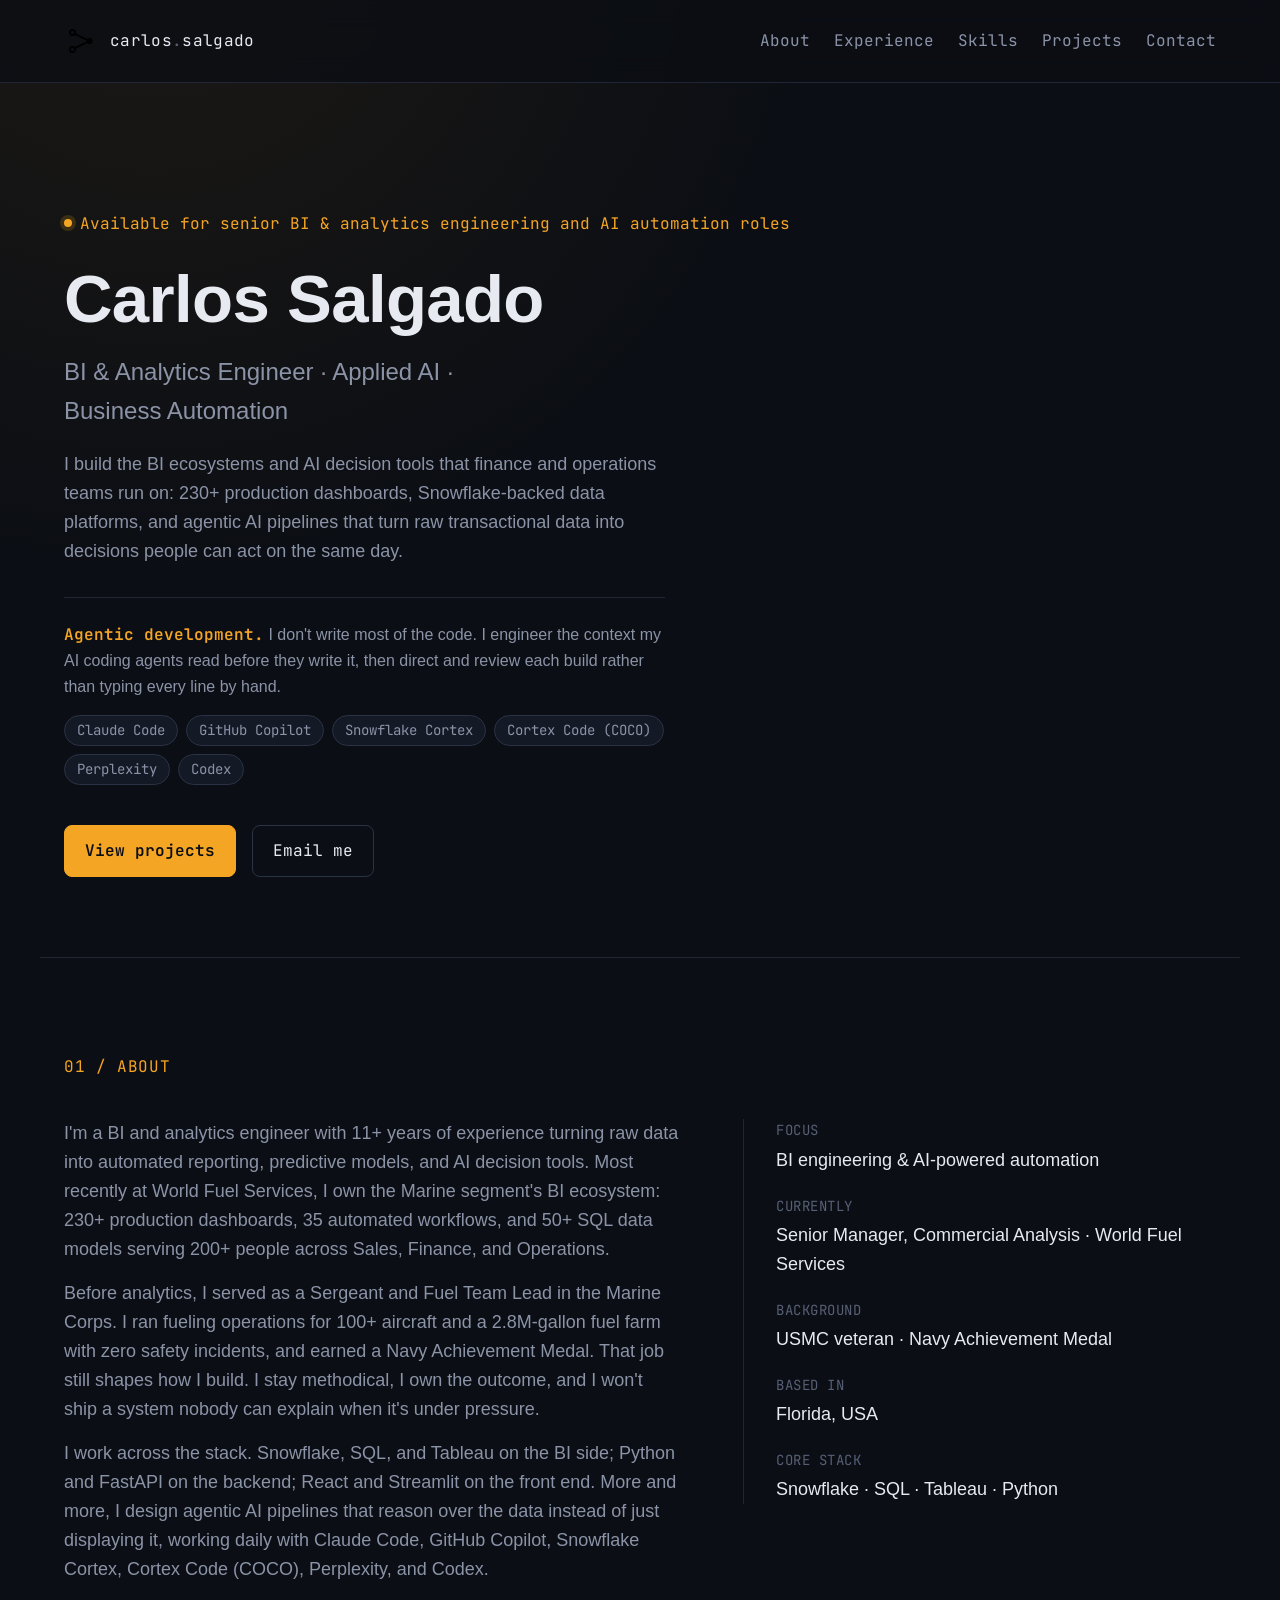
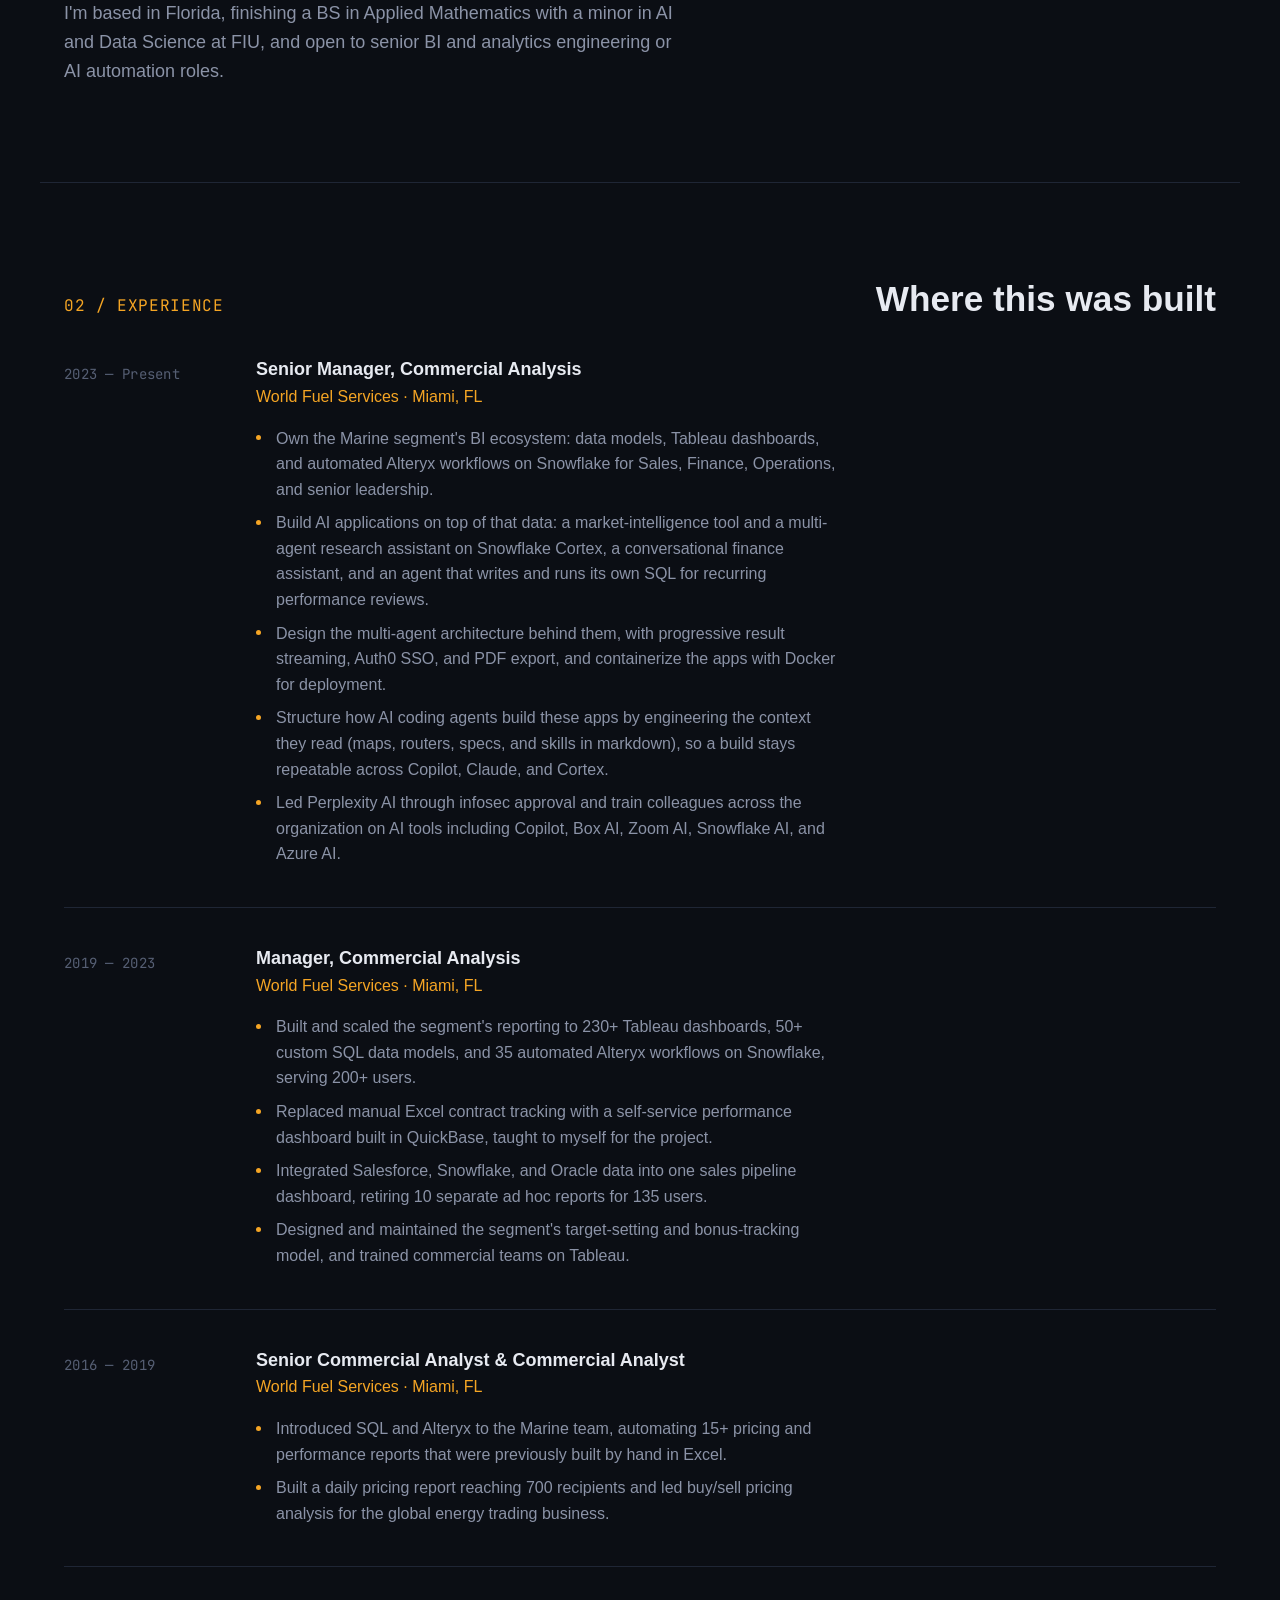
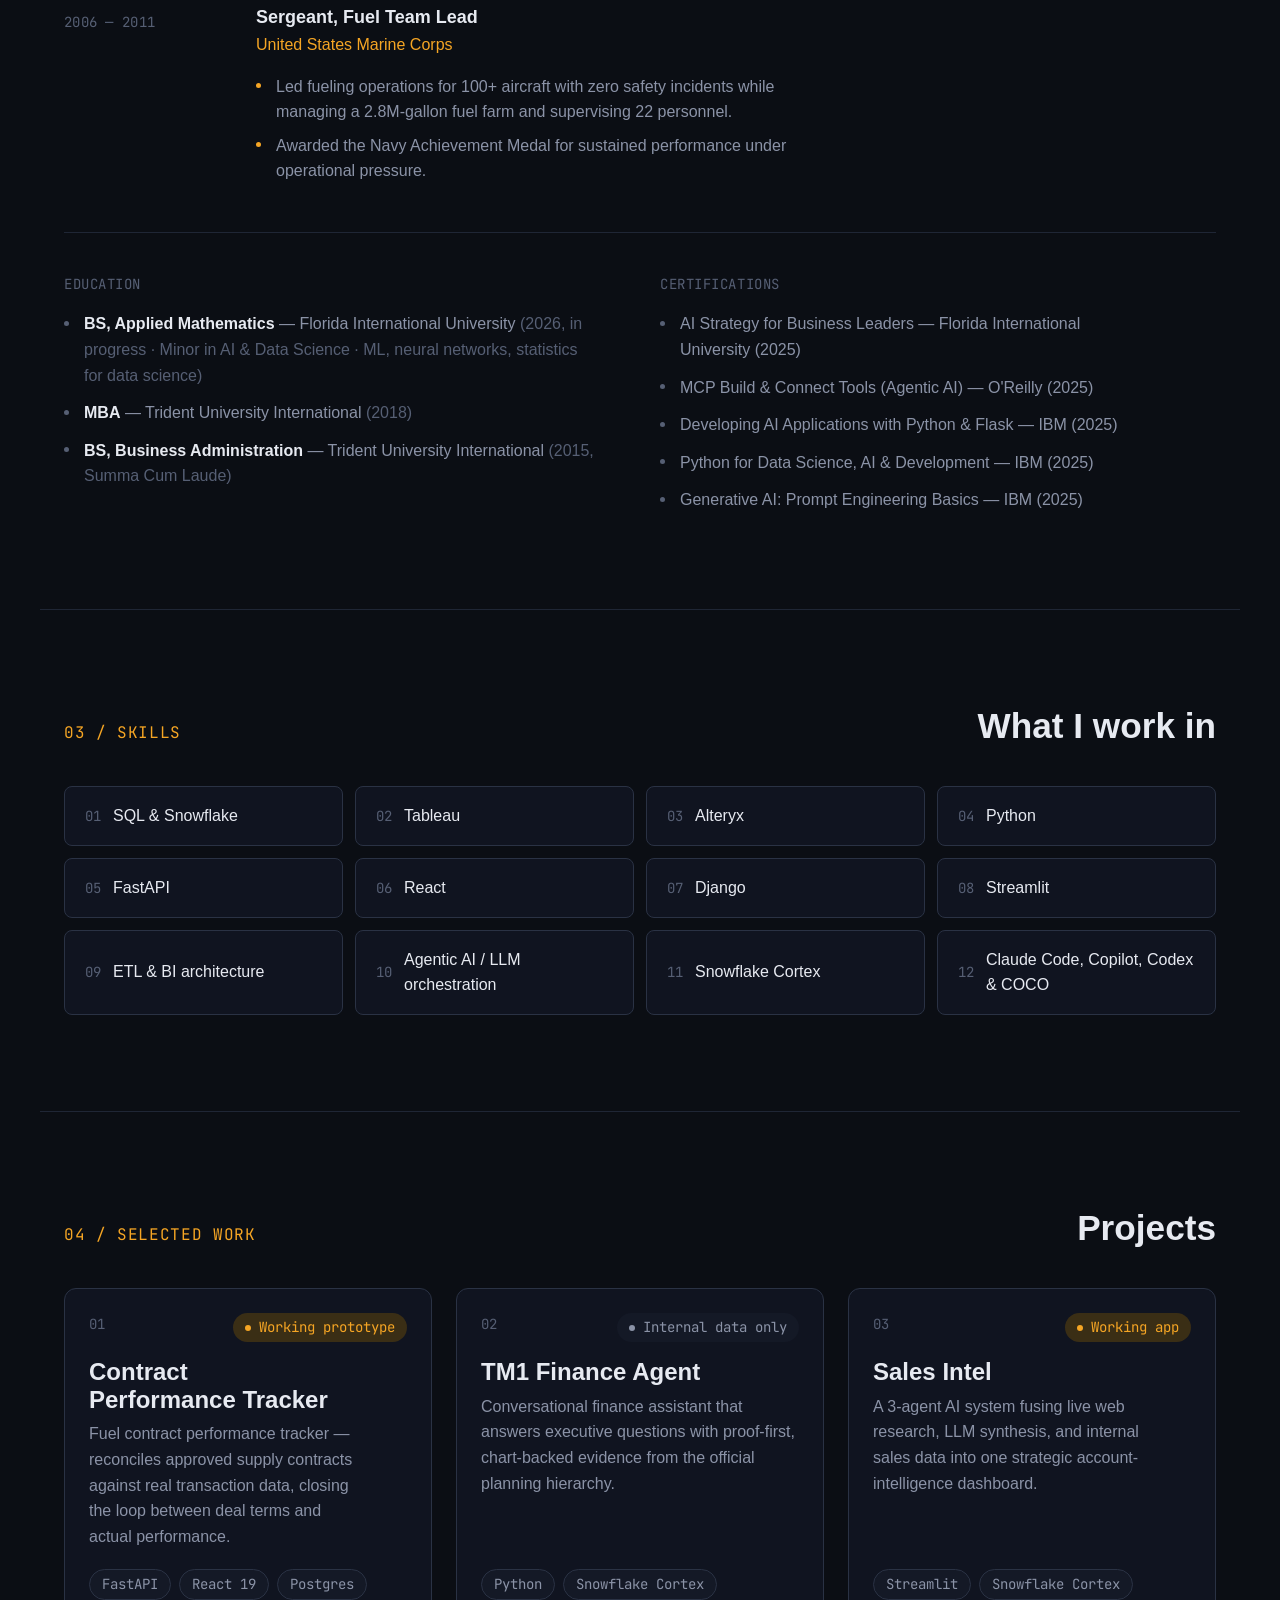
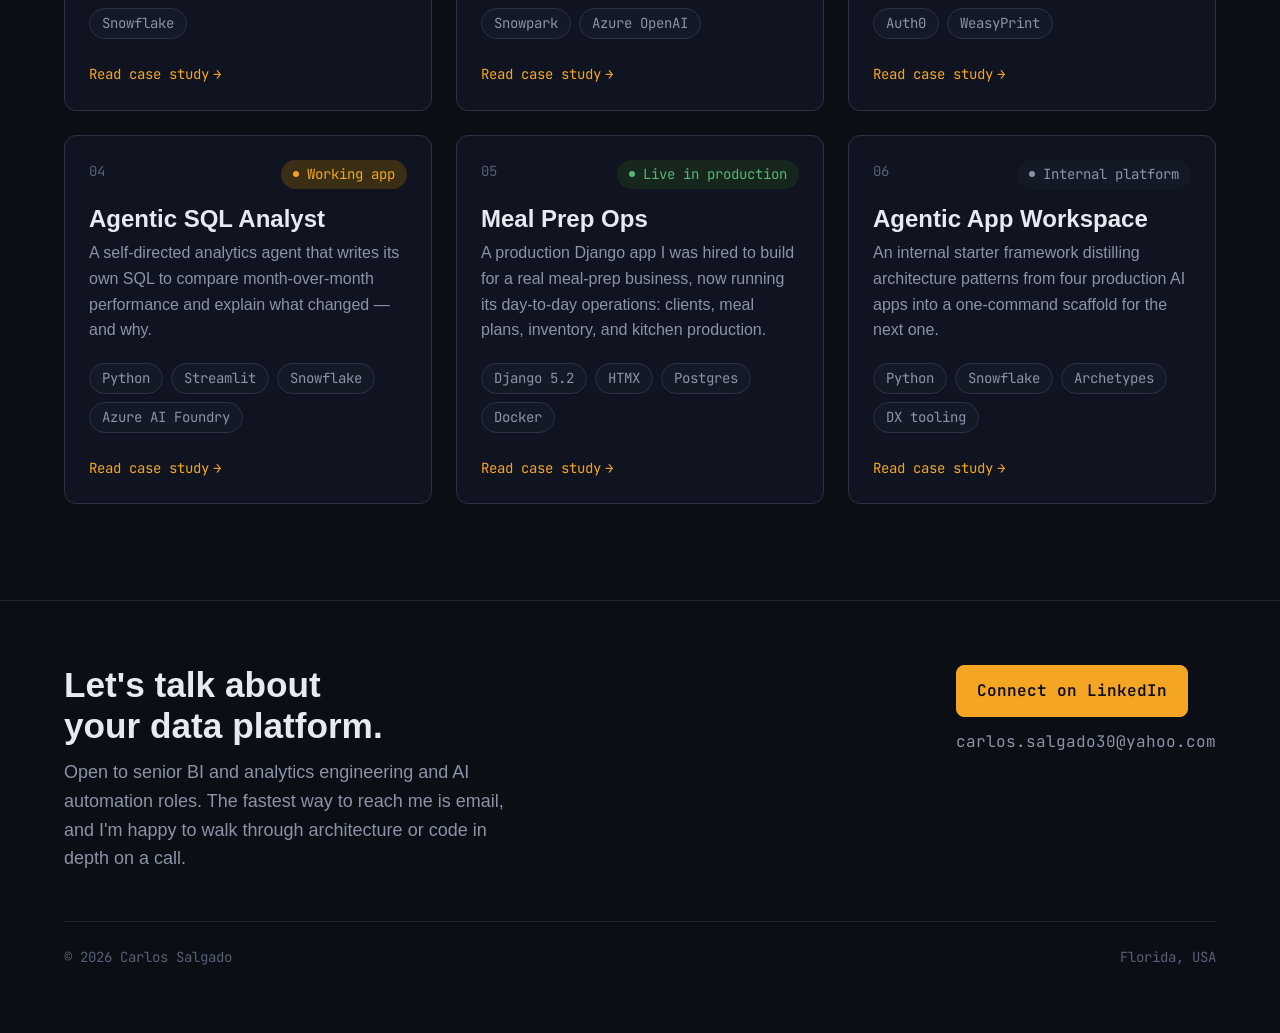
==== index.html @ 51ee785d "Add files via upload" ====
<!DOCTYPE html>
<html lang="en" data-theme="dark">
<head>
<meta charset="UTF-8">
<meta name="viewport" content="width=device-width, initial-scale=1.0">
<title>Carlos Salgado — BI &amp; Analytics Engineer</title>
<meta name="description" content="Carlos Salgado is a BI and analytics engineer with 11+ years building Snowflake-backed reporting ecosystems, agentic AI pipelines, and internal AI tools. USMC veteran based in Florida.">
<meta property="og:title" content="Carlos Salgado — BI &amp; Analytics Engineer">
<meta property="og:description" content="BI ecosystems, agentic AI pipelines, and Snowflake-backed data platforms for finance and operations teams.">
<meta property="og:type" content="website">
<link rel="icon" type="image/svg+xml" href="./assets/favicon.svg">

<link rel="preconnect" href="https://fonts.googleapis.com">
<link rel="preconnect" href="https://fonts.gstatic.com" crossorigin>
<link href="https://api.fontshare.com/v2/css?f[]=cabinet-grotesk@700,500&f[]=general-sans@400,500,600&display=swap" rel="stylesheet">
<link href="https://fonts.googleapis.com/css2?family=JetBrains+Mono:wght@400;500;600&display=swap" rel="stylesheet">

<link rel="stylesheet" href="./css/base.css">
<link rel="stylesheet" href="./css/tokens.css">
<link rel="stylesheet" href="./css/style.css">
</head>
<body>
<a href="#main" class="skip-link">Skip to content</a>

<header class="site-header">
  <div class="container">
    <a href="./index.html" class="brand" aria-label="Carlos Salgado — home">
      <img src="./assets/mark.svg" alt="" class="brand-mark" width="34" height="34">
      <span class="brand-name">carlos<span class="dim">.</span>salgado</span>
    </a>
    <nav class="site-nav" aria-label="Primary">
      <a href="#about">About</a>
      <a href="#experience">Experience</a>
      <a href="#skills">Skills</a>
      <a href="#projects">Projects</a>
      <a href="#contact">Contact</a>
    </nav>
  </div>
</header>

<main id="main">

  <section class="hero container">
    <p class="hero-kicker">Available for senior BI &amp; analytics engineering and AI automation roles</p>
    <h1>Carlos Salgado</h1>
    <p class="role">BI &amp; Analytics Engineer &middot; Applied AI &middot; Business Automation</p>
    <p class="pitch">I build the BI ecosystems and AI decision tools that finance and operations
      teams run on: 230+ production dashboards, Snowflake-backed data platforms, and agentic AI
      pipelines that turn raw transactional data into decisions people can act on the same day.</p>
    <div class="agentic-line">
      <p><span class="agentic-label">Agentic development.</span> I don't write most of the code.
        I engineer the context my AI coding agents read before they write it, then direct and
        review each build rather than typing every line by hand.</p>
      <div class="badge-row">
        <span class="tag">Claude Code</span>
        <span class="tag">GitHub Copilot</span>
        <span class="tag">Snowflake Cortex</span>
        <span class="tag">Cortex Code (COCO)</span>
        <span class="tag">Perplexity</span>
        <span class="tag">Codex</span>
      </div>
    </div>
    <div class="hero-actions">
      <a href="#projects" class="btn btn-primary">View projects</a>
      <a href="mailto:carlos.salgado30@yahoo.com" class="btn btn-ghost">Email me</a>
    </div>
  </section>

  <section id="about" class="section container">
    <div class="section-head">
      <span class="section-label">01 / About</span>
    </div>
    <div class="about-grid">
      <div class="about-copy reveal">
        <p>I'm a BI and analytics engineer with 11+ years of experience turning raw data into
          automated reporting, predictive models, and AI decision tools. Most recently at World
          Fuel Services, I own the Marine segment's BI ecosystem: 230+ production dashboards, 35
          automated workflows, and 50+ SQL data models serving 200+ people across Sales, Finance,
          and Operations.</p>
        <p>Before analytics, I served as a Sergeant and Fuel Team Lead in the Marine Corps. I ran
          fueling operations for 100+ aircraft and a 2.8M-gallon fuel farm with zero safety
          incidents, and earned a Navy Achievement Medal. That job still shapes how I build. I stay
          methodical, I own the outcome, and I won't ship a system nobody can explain when it's
          under pressure.</p>
        <p>I work across the stack. Snowflake, SQL, and Tableau on the BI side; Python and FastAPI
          on the backend; React and Streamlit on the front end. More and more, I design agentic AI
          pipelines that reason over the data instead of just displaying it, working daily with
          Claude Code, GitHub Copilot, Snowflake Cortex, Cortex Code (COCO), Perplexity, and Codex.</p>
        <p>I'm based in Florida, finishing a BS in Applied Mathematics with a minor in AI and Data
          Science at FIU, and open to senior BI and analytics engineering or AI automation roles.</p>
      </div>
      <dl class="about-facts">
        <div class="fact">
          <dt>Focus</dt>
          <dd>BI engineering &amp; AI-powered automation</dd>
        </div>
        <div class="fact">
          <dt>Currently</dt>
          <dd>Senior Manager, Commercial Analysis &middot; World Fuel Services</dd>
        </div>
        <div class="fact">
          <dt>Background</dt>
          <dd>USMC veteran &middot; Navy Achievement Medal</dd>
        </div>
        <div class="fact">
          <dt>Based in</dt>
          <dd>Florida, USA</dd>
        </div>
        <div class="fact">
          <dt>Core stack</dt>
          <dd>Snowflake &middot; SQL &middot; Tableau &middot; Python</dd>
        </div>
      </dl>
    </div>
  </section>

  <section id="experience" class="section container">
    <div class="section-head">
      <span class="section-label">02 / Experience</span>
      <h2>Where this was built</h2>
    </div>
    <div class="timeline reveal">
      <div class="timeline-item">
        <div class="timeline-when"><span class="timeline-dates">2023 — Present</span></div>
        <div class="timeline-body">
          <h3>Senior Manager, Commercial Analysis</h3>
          <p class="timeline-org">World Fuel Services &middot; Miami, FL</p>
          <ul role="list">
            <li>Own the Marine segment's BI ecosystem: data models, Tableau dashboards, and automated Alteryx workflows on Snowflake for Sales, Finance, Operations, and senior leadership.</li>
            <li>Build AI applications on top of that data: a market-intelligence tool and a multi-agent research assistant on Snowflake Cortex, a conversational finance assistant, and an agent that writes and runs its own SQL for recurring performance reviews.</li>
            <li>Design the multi-agent architecture behind them, with progressive result streaming, Auth0 SSO, and PDF export, and containerize the apps with Docker for deployment.</li>
            <li>Structure how AI coding agents build these apps by engineering the context they read (maps, routers, specs, and skills in markdown), so a build stays repeatable across Copilot, Claude, and Cortex.</li>
            <li>Led Perplexity AI through infosec approval and train colleagues across the organization on AI tools including Copilot, Box AI, Zoom AI, Snowflake AI, and Azure AI.</li>
          </ul>
        </div>
      </div>
      <div class="timeline-item">
        <div class="timeline-when"><span class="timeline-dates">2019 — 2023</span></div>
        <div class="timeline-body">
          <h3>Manager, Commercial Analysis</h3>
          <p class="timeline-org">World Fuel Services &middot; Miami, FL</p>
          <ul role="list">
            <li>Built and scaled the segment's reporting to 230+ Tableau dashboards, 50+ custom SQL data models, and 35 automated Alteryx workflows on Snowflake, serving 200+ users.</li>
            <li>Replaced manual Excel contract tracking with a self-service performance dashboard built in QuickBase, taught to myself for the project.</li>
            <li>Integrated Salesforce, Snowflake, and Oracle data into one sales pipeline dashboard, retiring 10 separate ad hoc reports for 135 users.</li>
            <li>Designed and maintained the segment's target-setting and bonus-tracking model, and trained commercial teams on Tableau.</li>
          </ul>
        </div>
      </div>
      <div class="timeline-item">
        <div class="timeline-when"><span class="timeline-dates">2016 — 2019</span></div>
        <div class="timeline-body">
          <h3>Senior Commercial Analyst &amp; Commercial Analyst</h3>
          <p class="timeline-org">World Fuel Services &middot; Miami, FL</p>
          <ul role="list">
            <li>Introduced SQL and Alteryx to the Marine team, automating 15+ pricing and performance reports that were previously built by hand in Excel.</li>
            <li>Built a daily pricing report reaching 700 recipients and led buy/sell pricing analysis for the global energy trading business.</li>
          </ul>
        </div>
      </div>
      <div class="timeline-item">
        <div class="timeline-when"><span class="timeline-dates">2006 — 2011</span></div>
        <div class="timeline-body">
          <h3>Sergeant, Fuel Team Lead</h3>
          <p class="timeline-org">United States Marine Corps</p>
          <ul role="list">
            <li>Led fueling operations for 100+ aircraft with zero safety incidents while managing a 2.8M-gallon fuel farm and supervising 22 personnel.</li>
            <li>Awarded the Navy Achievement Medal for sustained performance under operational pressure.</li>
          </ul>
        </div>
      </div>
    </div>

    <div class="edu-grid reveal">
      <div class="edu-block">
        <span class="sidebar-label">Education</span>
        <ul class="edu-list">
          <li><strong>BS, Applied Mathematics</strong> — Florida International University <span class="dim">(2026, in progress &middot; Minor in AI &amp; Data Science &middot; ML, neural networks, statistics for data science)</span></li>
          <li><strong>MBA</strong> — Trident University International <span class="dim">(2018)</span></li>
          <li><strong>BS, Business Administration</strong> — Trident University International <span class="dim">(2015, Summa Cum Laude)</span></li>
        </ul>
      </div>
      <div class="edu-block">
        <span class="sidebar-label">Certifications</span>
        <ul class="edu-list">
          <li>AI Strategy for Business Leaders — Florida International University (2025)</li>
          <li>MCP Build &amp; Connect Tools (Agentic AI) — O'Reilly (2025)</li>
          <li>Developing AI Applications with Python &amp; Flask — IBM (2025)</li>
          <li>Python for Data Science, AI &amp; Development — IBM (2025)</li>
          <li>Generative AI: Prompt Engineering Basics — IBM (2025)</li>
        </ul>
      </div>
    </div>
  </section>

  <section id="skills" class="section container">
    <div class="section-head">
      <span class="section-label">03 / Skills</span>
      <h2>What I work in</h2>
    </div>
    <div class="skills-grid reveal">
      <div class="skill-chip"><span class="idx">01</span><span class="name">SQL &amp; Snowflake</span></div>
      <div class="skill-chip"><span class="idx">02</span><span class="name">Tableau</span></div>
      <div class="skill-chip"><span class="idx">03</span><span class="name">Alteryx</span></div>
      <div class="skill-chip"><span class="idx">04</span><span class="name">Python</span></div>
      <div class="skill-chip"><span class="idx">05</span><span class="name">FastAPI</span></div>
      <div class="skill-chip"><span class="idx">06</span><span class="name">React</span></div>
      <div class="skill-chip"><span class="idx">07</span><span class="name">Django</span></div>
      <div class="skill-chip"><span class="idx">08</span><span class="name">Streamlit</span></div>
      <div class="skill-chip"><span class="idx">09</span><span class="name">ETL &amp; BI architecture</span></div>
      <div class="skill-chip"><span class="idx">10</span><span class="name">Agentic AI / LLM orchestration</span></div>
      <div class="skill-chip"><span class="idx">11</span><span class="name">Snowflake Cortex</span></div>
      <div class="skill-chip"><span class="idx">12</span><span class="name">Claude Code, Copilot, Codex &amp; COCO</span></div>
    </div>
  </section>

  <section id="projects" class="section container">
    <div class="section-head">
      <span class="section-label">04 / Selected work</span>
      <h2>Projects</h2>
    </div>
    <div class="project-grid">

      <a href="./projects/contract-performance-tracker.html" class="project-card reveal">
        <div class="card-top">
          <span class="card-index">01</span>
          <span class="status status-prototype">Working prototype</span>
        </div>
        <h3>Contract Performance Tracker</h3>
        <p class="one-liner">Fuel contract performance tracker — reconciles approved supply contracts
          against real transaction data, closing the loop between deal terms and actual performance.</p>
        <div class="card-foot">
          <div class="badge-row">
            <span class="tag">FastAPI</span>
            <span class="tag">React 19</span>
            <span class="tag">Postgres</span>
            <span class="tag">Snowflake</span>
          </div>
          <span class="view-link">Read case study</span>
        </div>
      </a>

      <a href="./projects/tm1-finance-agent.html" class="project-card reveal">
        <div class="card-top">
          <span class="card-index">02</span>
          <span class="status status-internal">Internal data only</span>
        </div>
        <h3>TM1 Finance Agent</h3>
        <p class="one-liner">Conversational finance assistant that answers executive questions with
          proof-first, chart-backed evidence from the official planning hierarchy.</p>
        <div class="card-foot">
          <div class="badge-row">
            <span class="tag">Python</span>
            <span class="tag">Snowflake Cortex</span>
            <span class="tag">Snowpark</span>
            <span class="tag">Azure OpenAI</span>
          </div>
          <span class="view-link">Read case study</span>
        </div>
      </a>

      <a href="./projects/sales-intel.html" class="project-card reveal">
        <div class="card-top">
          <span class="card-index">03</span>
          <span class="status status-prototype">Working app</span>
        </div>
        <h3>Sales Intel</h3>
        <p class="one-liner">A 3-agent AI system fusing live web research, LLM synthesis, and internal
          sales data into one strategic account-intelligence dashboard.</p>
        <div class="card-foot">
          <div class="badge-row">
            <span class="tag">Streamlit</span>
            <span class="tag">Snowflake Cortex</span>
            <span class="tag">Auth0</span>
            <span class="tag">WeasyPrint</span>
          </div>
          <span class="view-link">Read case study</span>
        </div>
      </a>

      <a href="./projects/agentic-sql-analyst.html" class="project-card reveal">
        <div class="card-top">
          <span class="card-index">04</span>
          <span class="status status-prototype">Working app</span>
        </div>
        <h3>Agentic SQL Analyst</h3>
        <p class="one-liner">A self-directed analytics agent that writes its own SQL to compare
          month-over-month performance and explain what changed — and why.</p>
        <div class="card-foot">
          <div class="badge-row">
            <span class="tag">Python</span>
            <span class="tag">Streamlit</span>
            <span class="tag">Snowflake</span>
            <span class="tag">Azure AI Foundry</span>
          </div>
          <span class="view-link">Read case study</span>
        </div>
      </a>

      <a href="./projects/meal-prep-ops.html" class="project-card reveal">
        <div class="card-top">
          <span class="card-index">05</span>
          <span class="status status-live">Live in production</span>
        </div>
        <h3>Meal Prep Ops</h3>
        <p class="one-liner">A production Django app I was hired to build for a real meal-prep
          business, now running its day-to-day operations: clients, meal plans, inventory, and
          kitchen production.</p>
        <div class="card-foot">
          <div class="badge-row">
            <span class="tag">Django 5.2</span>
            <span class="tag">HTMX</span>
            <span class="tag">Postgres</span>
            <span class="tag">Docker</span>
          </div>
          <span class="view-link">Read case study</span>
        </div>
      </a>

      <a href="./projects/agentic-app-workspace.html" class="project-card reveal">
        <div class="card-top">
          <span class="card-index">06</span>
          <span class="status status-internal">Internal platform</span>
        </div>
        <h3>Agentic App Workspace</h3>
        <p class="one-liner">An internal starter framework distilling architecture patterns from four
          production AI apps into a one-command scaffold for the next one.</p>
        <div class="card-foot">
          <div class="badge-row">
            <span class="tag">Python</span>
            <span class="tag">Snowflake</span>
            <span class="tag">Archetypes</span>
            <span class="tag">DX tooling</span>
          </div>
          <span class="view-link">Read case study</span>
        </div>
      </a>

    </div>
  </section>

</main>

<footer class="site-footer" id="contact">
  <div class="container">
    <div class="footer-grid">
      <div class="footer-lead">
        <h2>Let's talk about your data platform.</h2>
        <p>Open to senior BI and analytics engineering and AI automation roles. The fastest way
          to reach me is email, and I'm happy to walk through architecture or code in depth on a
          call.</p>
      </div>
      <div class="footer-actions">
        <a href="https://www.linkedin.com/in/csalgado30/" class="btn btn-primary" target="_blank" rel="noopener">Connect on LinkedIn</a>
        <a href="mailto:carlos.salgado30@yahoo.com" class="footer-email">carlos.salgado30@yahoo.com</a>
      </div>
    </div>
    <div class="footer-meta">
      <span>&copy; 2026 Carlos Salgado</span>
      <span>Florida, USA</span>
    </div>
  </div>
</footer>

</body>
</html>
---- css/base.css ----
/* base.css — reset + foundational rules, per design system */
*,
*::before,
*::after {
  box-sizing: border-box;
  margin: 0;
  padding: 0;
}

html {
  -moz-text-size-adjust: none;
  -webkit-text-size-adjust: none;
  text-size-adjust: none;
  -webkit-font-smoothing: antialiased;
  -moz-osx-font-smoothing: grayscale;
  text-rendering: optimizeLegibility;
  scroll-behavior: smooth;
  hanging-punctuation: first last;
  scroll-padding-top: var(--space-16);
}

body {
  min-height: 100dvh;
  line-height: 1.6;
  font-family: var(--font-body, sans-serif);
  font-size: var(--text-base);
  color: var(--color-text);
  background-color: var(--color-bg);
}

img,
picture,
video,
canvas,
svg {
  display: block;
  max-width: 100%;
  height: auto;
}
ul[role='list'],
ol[role='list'] {
  list-style: none;
}
input,
button,
textarea,
select {
  font: inherit;
  color: inherit;
}

h1,
h2,
h3,
h4,
h5,
h6 {
  text-wrap: balance;
  line-height: 1.15;
}
p,
li,
figcaption {
  text-wrap: pretty;
}

::selection {
  background: oklch(from var(--color-primary) l c h / 0.25);
  color: var(--color-text);
}

:focus-visible {
  outline: 2px solid var(--color-primary);
  outline-offset: 3px;
  border-radius: var(--radius-sm);
}

@media (prefers-reduced-motion: reduce) {
  *,
  *::before,
  *::after {
    animation-duration: 0.01ms !important;
    animation-iteration-count: 1 !important;
    transition-duration: 0.01ms !important;
    scroll-behavior: auto !important;
  }
}

button {
  cursor: pointer;
  background: none;
  border: none;
}
table {
  border-collapse: collapse;
  width: 100%;
}

a,
button,
[role='button'],
[role='link'],
input,
textarea,
select {
  transition:
    color var(--transition-interactive),
    background var(--transition-interactive),
    border-color var(--transition-interactive),
    box-shadow var(--transition-interactive);
}

.sr-only {
  position: absolute;
  width: 1px;
  height: 1px;
  padding: 0;
  margin: -1px;
  overflow: hidden;
  clip: rect(0, 0, 0, 0);
  white-space: nowrap;
  border-width: 0;
}
---- css/tokens.css ----
/* tokens.css — design system for Carlos Salgado portfolio
   Concept: senior data/backend engineer. Dark technical aesthetic —
   deep charcoal-navy surfaces, one electric amber accent, monospace
   for tech tags / system labels, grotesk sans for body & display. */

:root,
[data-theme='dark'] {
  /* Surfaces — charcoal-navy, layered */
  --color-bg: #0b0e14;
  --color-surface: #101420;
  --color-surface-2: #141926;
  --color-surface-offset: #171d2c;
  --color-surface-offset-2: #1c2333;
  --color-surface-dynamic: #232b3d;
  --color-divider: #1f2635;
  --color-border: #2a3244;

  /* Text */
  --color-text: #e7eaf1;
  --color-text-muted: #8b93a7;
  --color-text-faint: #565f74;
  --color-text-inverse: #0b0e14;

  /* Primary accent — electric amber */
  --color-primary: #f5a524;
  --color-primary-hover: #ffb84d;
  --color-primary-active: #d98d10;
  --color-primary-highlight: #3a2e15;

  /* Secondary data-viz hues (diagrams only, used sparingly) */
  --color-blue: #5b9dd9;
  --color-blue-highlight: #182333;
  --color-success: #55b579;
  --color-success-highlight: #16261c;
  --color-warning: #e0824a;
  --color-warning-highlight: #2e2016;
  --color-error: #e0607a;
  --color-error-highlight: #2c1a20;
  --color-purple: #9a83e0;

  /* Radius */
  --radius-sm: 0.25rem;
  --radius-md: 0.5rem;
  --radius-lg: 0.75rem;
  --radius-xl: 1rem;
  --radius-full: 9999px;

  /* Transitions */
  --transition-interactive: 180ms cubic-bezier(0.16, 1, 0.3, 1);
  --ease-out: cubic-bezier(0.16, 1, 0.3, 1);
  --ease-in: cubic-bezier(0.4, 0, 1, 1);
  --ease-in-out: cubic-bezier(0.4, 0, 0.2, 1);

  /* Shadows — tuned dark, subtle amber glow at high elevation */
  --shadow-sm: 0 1px 2px oklch(0 0 0 / 0.35);
  --shadow-md: 0 6px 20px oklch(0 0 0 / 0.45);
  --shadow-lg: 0 18px 48px oklch(0 0 0 / 0.55);

  /* Content widths */
  --content-narrow: 640px;
  --content-default: 960px;
  --content-wide: 1200px;
  --content-full: 100%;

  /* Fonts */
  --font-display: 'Cabinet Grotesk', 'General Sans', 'Segoe UI', sans-serif;
  --font-body: 'General Sans', 'Segoe UI', sans-serif;
  --font-mono: 'JetBrains Mono', 'SFMono-Regular', Consolas, monospace;

  /* Type scale — fluid clamp() */
  --text-xs: clamp(0.75rem, 0.7rem + 0.25vw, 0.875rem);
  --text-sm: clamp(0.875rem, 0.8rem + 0.35vw, 1rem);
  --text-base: clamp(1rem, 0.95rem + 0.25vw, 1.125rem);
  --text-lg: clamp(1.125rem, 1rem + 0.75vw, 1.5rem);
  --text-xl: clamp(1.5rem, 1.2rem + 1.25vw, 2.25rem);
  --text-2xl: clamp(2rem, 1.2rem + 2.5vw, 3.5rem);
  --text-3xl: clamp(2.5rem, 1rem + 4vw, 4.75rem);

  /* Spacing — 4px base */
  --space-1: 0.25rem;
  --space-2: 0.5rem;
  --space-3: 0.75rem;
  --space-4: 1rem;
  --space-5: 1.25rem;
  --space-6: 1.5rem;
  --space-8: 2rem;
  --space-10: 2.5rem;
  --space-12: 3rem;
  --space-16: 4rem;
  --space-20: 5rem;
  --space-24: 6rem;
  --space-32: 8rem;
}

/* This site is intentionally dark-only (technical/engineer aesthetic
   requested in the brief) — no light mode toggle is provided. */
---- css/style.css ----
/* style.css — shared components: header, footer, badges, cards, layout */

body {
  background-image:
    radial-gradient(circle at 12% -10%, oklch(from var(--color-primary) l c h / 0.08), transparent 45%),
    linear-gradient(180deg, var(--color-bg), var(--color-bg));
  background-attachment: fixed;
}

.container {
  max-width: var(--content-wide);
  margin-inline: auto;
  padding-inline: var(--space-6);
}
@media (max-width: 640px) {
  .container {
    padding-inline: var(--space-4);
  }
}

/* ---------- Skip link ---------- */
.skip-link {
  position: absolute;
  left: -9999px;
  top: 0;
  background: var(--color-primary);
  color: var(--color-text-inverse);
  padding: var(--space-2) var(--space-4);
  z-index: 200;
  font-family: var(--font-mono);
  font-size: var(--text-sm);
}
.skip-link:focus {
  left: var(--space-4);
  top: var(--space-4);
}

/* ---------- Header ---------- */
.site-header {
  position: sticky;
  top: 0;
  z-index: 50;
  background: oklch(from var(--color-bg) l c h / 0.82);
  backdrop-filter: blur(14px);
  border-bottom: 1px solid var(--color-divider);
}
.site-header .container {
  display: flex;
  align-items: center;
  justify-content: space-between;
  gap: var(--space-4);
  padding-block: var(--space-4);
}
.brand {
  display: flex;
  align-items: center;
  gap: var(--space-3);
  color: var(--color-text);
  text-decoration: none;
}
.brand:hover {
  color: var(--color-text);
}
.brand-mark {
  width: 34px;
  height: 34px;
  flex-shrink: 0;
  color: var(--color-primary);
}
.brand-name {
  font-family: var(--font-mono);
  font-size: var(--text-sm);
  letter-spacing: 0.02em;
}
.brand-name .dim {
  color: var(--color-text-faint);
}
.dim {
  color: var(--color-text-faint);
}

.site-nav {
  display: flex;
  align-items: center;
  gap: var(--space-6);
}
.site-nav a {
  color: var(--color-text-muted);
  text-decoration: none;
  font-size: var(--text-sm);
  font-family: var(--font-mono);
  position: relative;
  padding-block: var(--space-3);
  display: inline-flex;
  align-items: center;
}
.site-nav a:hover {
  color: var(--color-text);
}
.site-nav a.is-external::after {
  content: '\2197';
  margin-left: 2px;
  font-size: 0.85em;
}

@media (max-width: 640px) {
  .site-header .container {
    padding-block: var(--space-2);
  }
  .site-nav {
    gap: var(--space-3);
  }
  .site-nav a {
    font-size: var(--text-xs);
  }
  .brand-name {
    font-size: var(--text-xs);
  }
  .brand-mark {
    width: 26px;
    height: 26px;
  }
}
@media (max-width: 400px) {
  .site-nav {
    gap: var(--space-2);
  }
  .container {
    padding-inline: var(--space-3);
  }
}

/* ---------- Buttons ---------- */
.btn {
  display: inline-flex;
  align-items: center;
  gap: var(--space-2);
  font-family: var(--font-mono);
  font-size: var(--text-sm);
  padding: var(--space-3) var(--space-5);
  border-radius: var(--radius-md);
  text-decoration: none;
  border: 1px solid var(--color-border);
  color: var(--color-text);
  min-height: 44px;
  transition:
    background var(--transition-interactive),
    border-color var(--transition-interactive),
    transform var(--transition-interactive),
    box-shadow var(--transition-interactive);
}
.btn:hover {
  border-color: var(--color-text-faint);
  transform: translateY(-1px);
}
.btn:active {
  transform: translateY(0);
}
.btn-primary {
  background: var(--color-primary);
  border-color: var(--color-primary);
  color: var(--color-text-inverse);
  font-weight: 600;
}
.btn-primary:hover {
  background: var(--color-primary-hover);
  border-color: var(--color-primary-hover);
  box-shadow: var(--shadow-md);
}
.btn-primary:active {
  background: var(--color-primary-active);
  border-color: var(--color-primary-active);
}
.btn-ghost {
  background: transparent;
}
.btn-ghost:hover {
  background: var(--color-surface-2);
}

/* ---------- Badges / pills ---------- */
.badge-row {
  display: flex;
  flex-wrap: wrap;
  gap: var(--space-2);
}
.tag {
  font-family: var(--font-mono);
  font-size: var(--text-xs);
  color: var(--color-text-muted);
  background: var(--color-surface-2);
  border: 1px solid var(--color-border);
  border-radius: var(--radius-full);
  padding: var(--space-1) var(--space-3);
  line-height: 1.5;
  white-space: nowrap;
}

.status {
  display: inline-flex;
  align-items: center;
  gap: var(--space-2);
  font-family: var(--font-mono);
  font-size: var(--text-xs);
  border-radius: var(--radius-full);
  padding: var(--space-1) var(--space-3);
  white-space: normal;
  line-height: 1.5;
}
.status::before {
  content: '';
  width: 6px;
  height: 6px;
  border-radius: 50%;
  flex-shrink: 0;
  background: currentColor;
}
.status-live {
  color: var(--color-success);
  background: var(--color-success-highlight);
}
.status-prototype {
  color: var(--color-primary);
  background: var(--color-primary-highlight);
}
.status-internal {
  color: var(--color-text-muted);
  background: var(--color-surface-2);
}

/* ---------- Hero ---------- */
.hero {
  padding-block: clamp(var(--space-16), 12vw, var(--space-32)) clamp(var(--space-12), 8vw, var(--space-20));
  position: relative;
}
.hero-kicker {
  font-family: var(--font-mono);
  font-size: var(--text-sm);
  color: var(--color-primary);
  display: flex;
  align-items: center;
  gap: var(--space-2);
  margin-bottom: var(--space-6);
}
.hero-kicker::before {
  content: '';
  width: 8px;
  height: 8px;
  background: var(--color-primary);
  border-radius: 50%;
  box-shadow: 0 0 0 4px var(--color-primary-highlight);
}
.hero h1 {
  font-family: var(--font-display);
  font-size: var(--text-3xl);
  font-weight: 650;
  letter-spacing: -0.01em;
  max-width: 18ch;
}
.hero .role {
  font-family: var(--font-body);
  font-size: var(--text-lg);
  color: var(--color-text-muted);
  margin-top: var(--space-4);
  max-width: 42ch;
  font-weight: 500;
}
.hero .pitch {
  font-size: var(--text-base);
  color: var(--color-text-muted);
  margin-top: var(--space-5);
  max-width: 60ch;
}
.hero-actions {
  display: flex;
  gap: var(--space-4);
  margin-top: var(--space-10);
  flex-wrap: wrap;
}

.agentic-line {
  margin-top: var(--space-8);
  padding-top: var(--space-6);
  border-top: 1px solid var(--color-divider);
  max-width: 60ch;
}
.agentic-line p {
  font-size: var(--text-sm);
  color: var(--color-text-muted);
  margin-bottom: var(--space-4);
}
.agentic-label {
  font-family: var(--font-mono);
  color: var(--color-primary);
  font-weight: 600;
}

/* ---------- Sections ---------- */
.section {
  padding-block: clamp(var(--space-12), 8vw, var(--space-24));
  border-top: 1px solid var(--color-divider);
}
.section-head {
  display: flex;
  align-items: baseline;
  justify-content: space-between;
  gap: var(--space-6);
  margin-bottom: var(--space-10);
  flex-wrap: wrap;
}
.section-label {
  font-family: var(--font-mono);
  font-size: var(--text-sm);
  color: var(--color-primary);
  letter-spacing: 0.04em;
  text-transform: uppercase;
}
.section h2 {
  font-family: var(--font-display);
  font-size: var(--text-xl);
  font-weight: 650;
}
.section-index {
  font-family: var(--font-mono);
  font-size: var(--text-xs);
  color: var(--color-text-faint);
}

/* ---------- About ---------- */
.about-grid {
  display: grid;
  grid-template-columns: 1.3fr 1fr;
  gap: var(--space-16);
  align-items: start;
}
@media (max-width: 860px) {
  .about-grid {
    grid-template-columns: 1fr;
    gap: var(--space-10);
  }
}
.about-copy p {
  color: var(--color-text-muted);
  font-size: var(--text-base);
  max-width: 62ch;
  margin-bottom: var(--space-4);
}
.about-copy p:last-child {
  margin-bottom: 0;
}
.about-facts {
  display: grid;
  gap: var(--space-5);
  border-left: 1px solid var(--color-divider);
  padding-left: var(--space-8);
}
@media (max-width: 860px) {
  .about-facts {
    border-left: none;
    padding-left: 0;
    border-top: 1px solid var(--color-divider);
    padding-top: var(--space-8);
  }
}
.fact dt {
  font-family: var(--font-mono);
  font-size: var(--text-xs);
  color: var(--color-text-faint);
  text-transform: uppercase;
  letter-spacing: 0.04em;
  margin-bottom: var(--space-1);
}
.fact dd {
  font-size: var(--text-base);
  color: var(--color-text);
}

/* ---------- Experience timeline ---------- */
.timeline {
  display: grid;
  gap: var(--space-10);
}
.timeline-item {
  display: grid;
  grid-template-columns: 160px 1fr;
  gap: var(--space-8);
  padding-bottom: var(--space-10);
  border-bottom: 1px solid var(--color-divider);
}
.timeline-item:last-child {
  border-bottom: none;
  padding-bottom: 0;
}
@media (max-width: 720px) {
  .timeline-item {
    grid-template-columns: 1fr;
    gap: var(--space-3);
  }
}
.timeline-dates {
  font-family: var(--font-mono);
  font-size: var(--text-xs);
  color: var(--color-text-faint);
  letter-spacing: 0.02em;
}
.timeline-body h3 {
  font-family: var(--font-display);
  font-size: var(--text-base);
  font-weight: 650;
  color: var(--color-text);
}
.timeline-org {
  font-size: var(--text-sm);
  color: var(--color-primary);
  margin-top: var(--space-1);
  margin-bottom: var(--space-4);
}
.timeline-body ul {
  display: grid;
  gap: var(--space-2);
}
.timeline-body ul li {
  color: var(--color-text-muted);
  font-size: var(--text-sm);
  padding-left: var(--space-5);
  position: relative;
  max-width: 66ch;
}
.timeline-body ul li::before {
  content: '';
  position: absolute;
  left: 0;
  top: 0.6em;
  width: 5px;
  height: 5px;
  border-radius: 50%;
  background: var(--color-primary);
}

/* ---------- Education & certifications ---------- */
.edu-grid {
  display: grid;
  grid-template-columns: 1fr 1fr;
  gap: var(--space-10);
  margin-top: var(--space-12);
  padding-top: var(--space-10);
  border-top: 1px solid var(--color-divider);
}
@media (max-width: 720px) {
  .edu-grid {
    grid-template-columns: 1fr;
    gap: var(--space-8);
  }
}
.edu-block .sidebar-label {
  font-family: var(--font-mono);
  font-size: var(--text-xs);
  color: var(--color-text-faint);
  text-transform: uppercase;
  letter-spacing: 0.04em;
  display: block;
  margin-bottom: var(--space-4);
}
.edu-list {
  display: grid;
  gap: var(--space-3);
  list-style: none;
}
.edu-list li {
  font-size: var(--text-sm);
  color: var(--color-text-muted);
  padding-left: var(--space-5);
  position: relative;
  max-width: 60ch;
}
.edu-list li::before {
  content: '';
  position: absolute;
  left: 0;
  top: 0.6em;
  width: 5px;
  height: 5px;
  border-radius: 50%;
  background: var(--color-text-faint);
}
.edu-list li strong {
  color: var(--color-text);
  font-weight: 600;
}

/* ---------- Skills ---------- */
.skills-grid {
  display: grid;
  grid-template-columns: repeat(4, 1fr);
  gap: var(--space-3);
}
@media (max-width: 860px) {
  .skills-grid {
    grid-template-columns: repeat(2, 1fr);
  }
}
@media (max-width: 480px) {
  .skills-grid {
    grid-template-columns: 1fr;
  }
}
.skill-chip {
  display: flex;
  align-items: center;
  gap: var(--space-3);
  padding: var(--space-4) var(--space-5);
  background: var(--color-surface);
  border: 1px solid var(--color-border);
  border-radius: var(--radius-md);
}
.skill-chip .idx {
  font-family: var(--font-mono);
  font-size: var(--text-xs);
  color: var(--color-text-faint);
}
.skill-chip .name {
  font-size: var(--text-sm);
  color: var(--color-text);
  font-weight: 500;
}

/* ---------- Project cards grid ---------- */
.project-grid {
  display: grid;
  grid-template-columns: repeat(3, 1fr);
  gap: var(--space-6);
}
@media (max-width: 980px) {
  .project-grid {
    grid-template-columns: repeat(2, 1fr);
  }
}
@media (max-width: 640px) {
  .project-grid {
    grid-template-columns: 1fr;
  }
}

.project-card {
  display: flex;
  flex-direction: column;
  background: var(--color-surface);
  border: 1px solid var(--color-border);
  border-radius: var(--radius-lg);
  padding: var(--space-6);
  text-decoration: none;
  color: var(--color-text);
  min-height: 100%;
  transition:
    border-color var(--transition-interactive),
    transform var(--transition-interactive),
    box-shadow var(--transition-interactive);
}
.project-card:hover {
  border-color: var(--color-text-faint);
  transform: translateY(-3px);
  box-shadow: var(--shadow-md);
}
.project-card:active {
  transform: translateY(-1px);
}
.project-card .card-top {
  display: flex;
  justify-content: space-between;
  align-items: flex-start;
  gap: var(--space-3);
  margin-bottom: var(--space-4);
}
.project-card .card-index {
  font-family: var(--font-mono);
  font-size: var(--text-xs);
  color: var(--color-text-faint);
}
.project-card h3 {
  font-family: var(--font-display);
  font-size: var(--text-lg);
  font-weight: 650;
  margin-bottom: var(--space-2);
}
.project-card .one-liner {
  font-size: var(--text-sm);
  color: var(--color-text-muted);
  margin-bottom: var(--space-5);
  flex-grow: 1;
}
.project-card .card-foot {
  display: flex;
  flex-direction: column;
  gap: var(--space-4);
}
.project-card .view-link {
  font-family: var(--font-mono);
  font-size: var(--text-xs);
  color: var(--color-primary);
  display: flex;
  align-items: center;
  gap: var(--space-1);
  margin-top: var(--space-2);
}
.project-card .view-link::after {
  content: '\2192';
  transition: transform var(--transition-interactive);
}
.project-card:hover .view-link::after {
  transform: translateX(3px);
}

/* ---------- Footer ---------- */
.site-footer {
  border-top: 1px solid var(--color-divider);
  padding-block: var(--space-16);
}
.footer-grid {
  display: flex;
  justify-content: space-between;
  align-items: flex-start;
  gap: var(--space-10);
  flex-wrap: wrap;
}
.footer-lead h2 {
  font-family: var(--font-display);
  font-size: var(--text-xl);
  font-weight: 650;
  max-width: 20ch;
}
.footer-lead p {
  color: var(--color-text-muted);
  margin-top: var(--space-3);
  max-width: 46ch;
}
.footer-actions {
  display: flex;
  flex-direction: column;
  gap: var(--space-3);
  align-items: flex-start;
}
.footer-email {
  font-family: var(--font-mono);
  font-size: var(--text-sm);
  color: var(--color-text-muted);
  text-decoration: none;
}
.footer-email:hover {
  color: var(--color-primary);
}
.footer-meta {
  margin-top: var(--space-12);
  padding-top: var(--space-6);
  border-top: 1px solid var(--color-divider);
  display: flex;
  justify-content: space-between;
  gap: var(--space-4);
  flex-wrap: wrap;
  font-family: var(--font-mono);
  font-size: var(--text-xs);
  color: var(--color-text-faint);
}

/* ---------- Back link (project pages) ---------- */
.back-link {
  display: inline-flex;
  align-items: center;
  gap: var(--space-2);
  font-family: var(--font-mono);
  font-size: var(--text-sm);
  color: var(--color-text-muted);
  text-decoration: none;
  margin-bottom: var(--space-10);
}
.back-link::before {
  content: '\2190';
  transition: transform var(--transition-interactive);
}
.back-link:hover {
  color: var(--color-primary);
}
.back-link:hover::before {
  transform: translateX(-3px);
}

/* ---------- Project detail page ---------- */
.case-hero {
  padding-block: clamp(var(--space-10), 6vw, var(--space-16)) var(--space-12);
}
.case-hero .case-kicker {
  font-family: var(--font-mono);
  font-size: var(--text-sm);
  color: var(--color-primary);
  margin-bottom: var(--space-4);
}
.case-hero h1 {
  font-family: var(--font-display);
  font-size: var(--text-2xl);
  font-weight: 650;
  max-width: 24ch;
}
.case-hero .case-oneliner {
  font-size: var(--text-lg);
  color: var(--color-text-muted);
  max-width: 56ch;
  margin-top: var(--space-5);
  font-weight: 400;
}
.case-meta-row {
  display: flex;
  gap: var(--space-4);
  align-items: center;
  margin-top: var(--space-8);
  flex-wrap: wrap;
}

.case-body {
  display: grid;
  grid-template-columns: 1fr 260px;
  gap: var(--space-16);
  align-items: start;
  min-width: 0;
}
.case-main {
  min-width: 0;
}
@media (max-width: 900px) {
  .case-body {
    grid-template-columns: 1fr;
    gap: var(--space-10);
  }
}
.case-main article > section {
  margin-bottom: var(--space-16);
}
.case-main h2 {
  font-family: var(--font-display);
  font-size: var(--text-lg);
  font-weight: 650;
  margin-bottom: var(--space-4);
  display: flex;
  align-items: center;
  gap: var(--space-3);
}
.case-main h2 .num {
  font-family: var(--font-mono);
  font-size: var(--text-xs);
  color: var(--color-text-faint);
  font-weight: 400;
}
.case-main p {
  color: var(--color-text-muted);
  font-size: var(--text-base);
  max-width: 68ch;
  margin-bottom: var(--space-4);
}
.case-main p:last-child {
  margin-bottom: 0;
}
.case-main ul {
  display: grid;
  gap: var(--space-3);
}
.case-main ul li {
  color: var(--color-text-muted);
  font-size: var(--text-base);
  padding-left: var(--space-6);
  position: relative;
  max-width: 66ch;
}
.case-main ul li::before {
  content: '';
  position: absolute;
  left: 0;
  top: 0.65em;
  width: 6px;
  height: 6px;
  border-radius: 50%;
  background: var(--color-primary);
}

.case-sidebar {
  position: sticky;
  top: calc(var(--space-16) + 60px);
  display: grid;
  gap: var(--space-8);
}
.sidebar-block .sidebar-label {
  font-family: var(--font-mono);
  font-size: var(--text-xs);
  color: var(--color-text-faint);
  text-transform: uppercase;
  letter-spacing: 0.04em;
  margin-bottom: var(--space-3);
}
@media (max-width: 900px) {
  .case-sidebar {
    position: static;
  }
}

.diagram-frame {
  background: var(--color-surface);
  border: 1px solid var(--color-border);
  border-radius: var(--radius-lg);
  padding: var(--space-6);
  margin-block: var(--space-4) var(--space-16);
  min-width: 0;
}
.diagram-scroll {
  overflow-x: auto;
  min-width: 0;
}
.diagram-frame svg {
  width: 100%;
  height: auto;
  min-width: 560px;
}
.diagram-caption {
  font-family: var(--font-mono);
  font-size: var(--text-xs);
  color: var(--color-text-faint);
  margin-top: var(--space-4);
}

.case-nav-footer {
  display: flex;
  justify-content: space-between;
  align-items: center;
  gap: var(--space-4);
  margin-top: var(--space-20);
  padding-top: var(--space-8);
  border-top: 1px solid var(--color-divider);
  flex-wrap: wrap;
}

/* ---------- Reveal on scroll ---------- */
.reveal {
  opacity: 1;
}
@supports (animation-timeline: scroll()) {
  .reveal {
    opacity: 0;
    animation: reveal-fade linear both;
    animation-timeline: view();
    animation-range: entry 0% entry 40%;
  }
}
@keyframes reveal-fade {
  to {
    opacity: 1;
  }
}
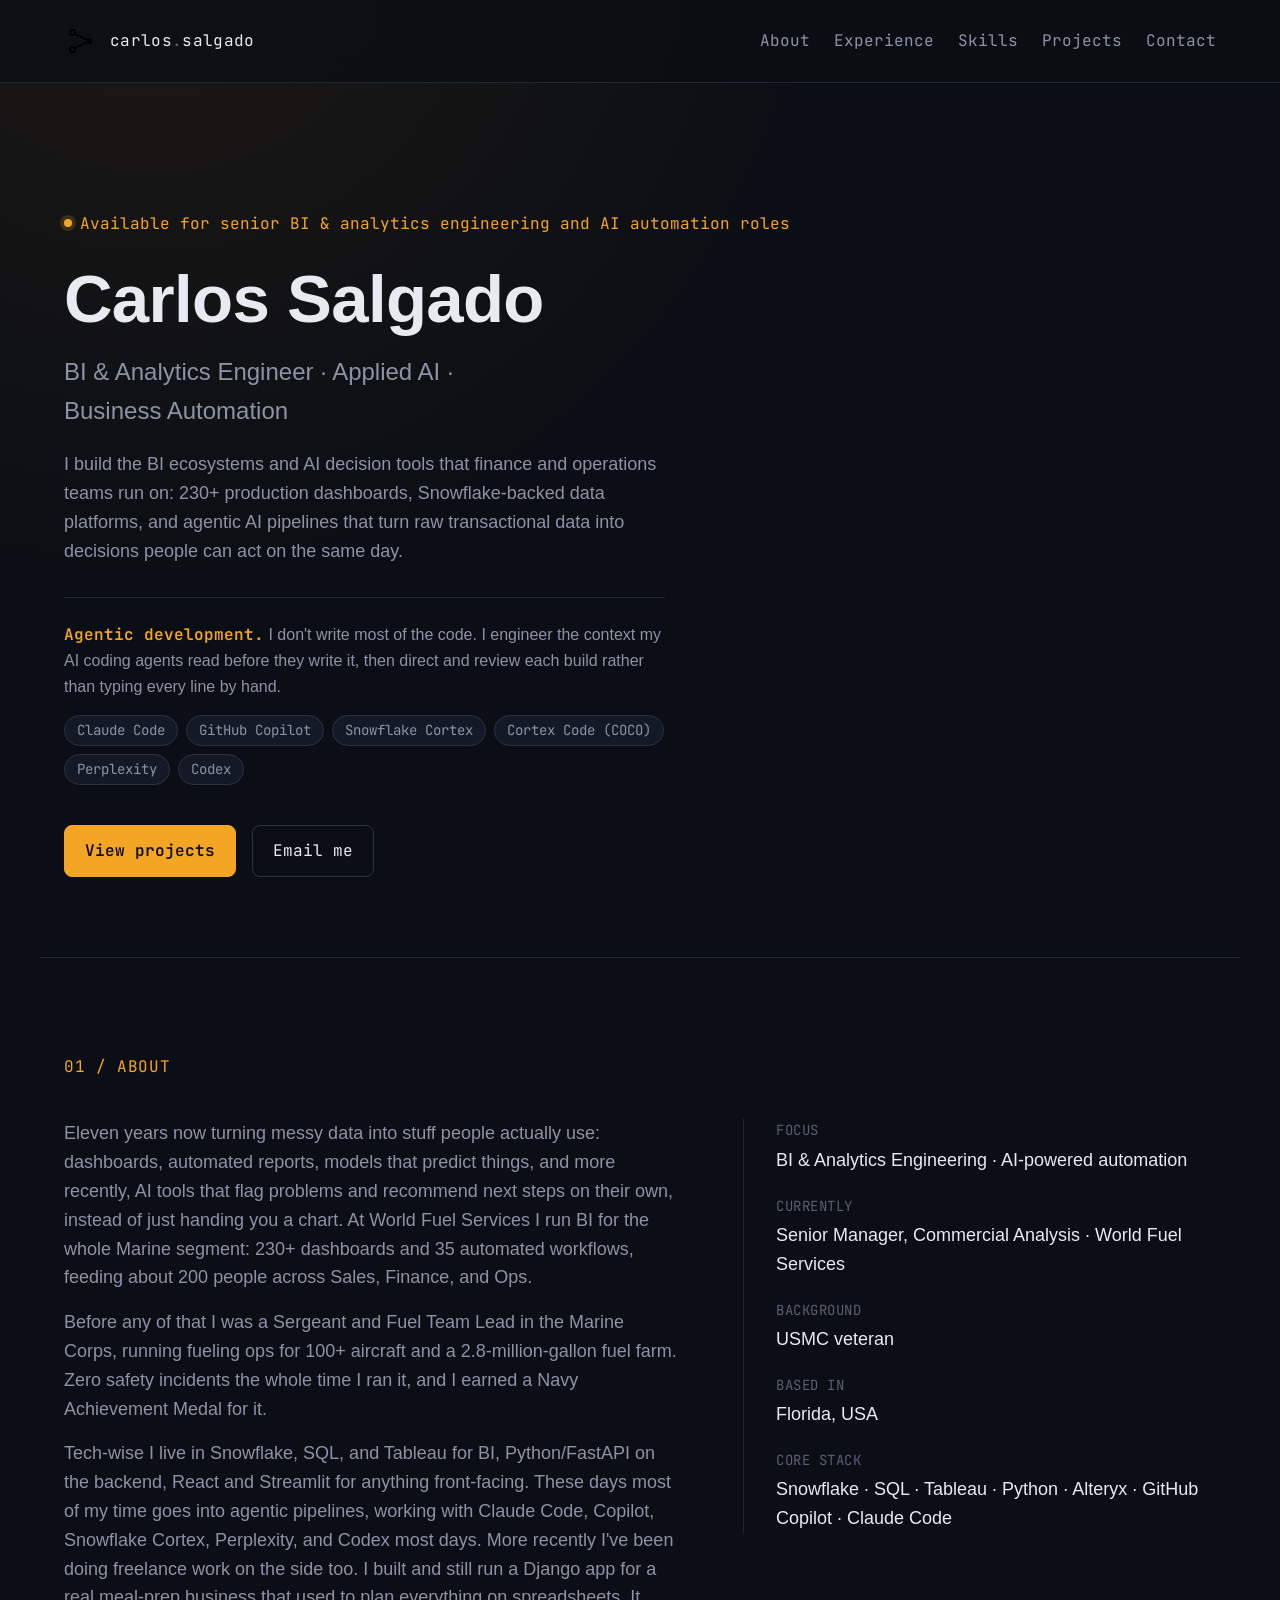
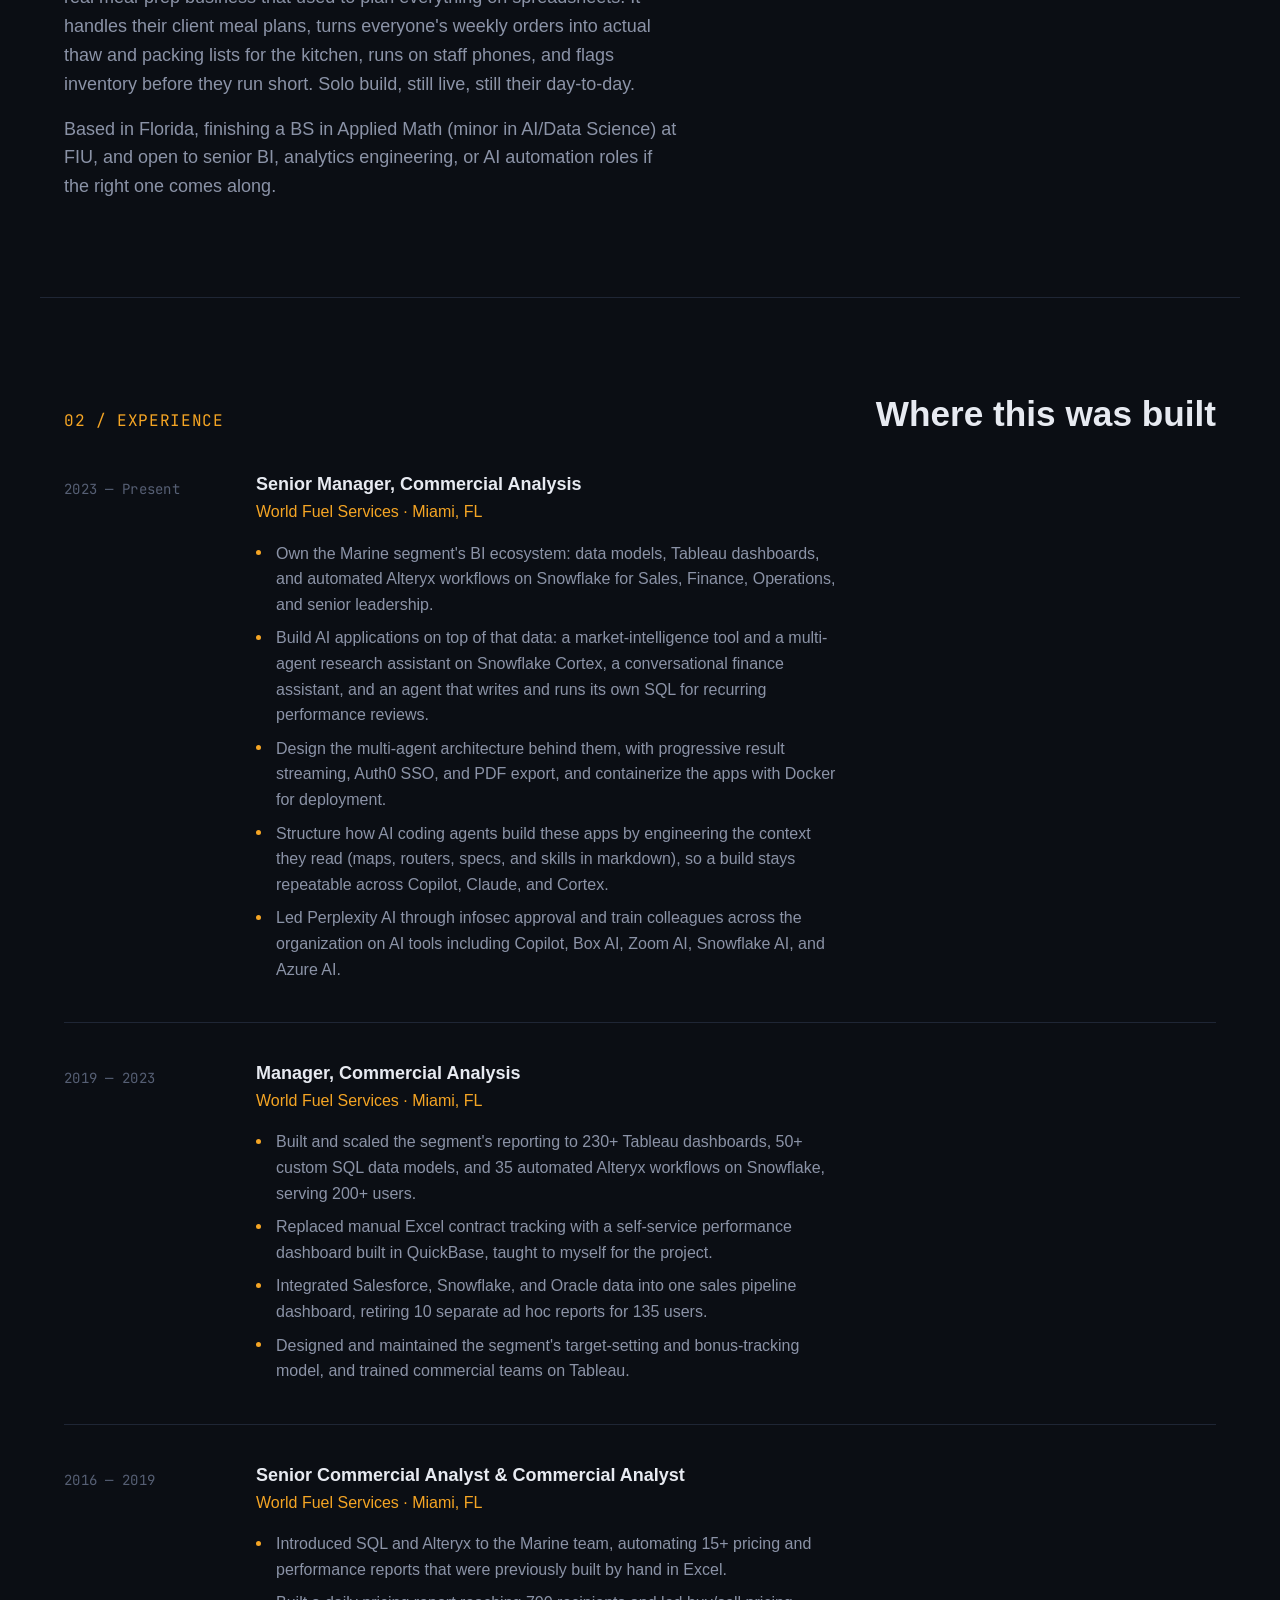
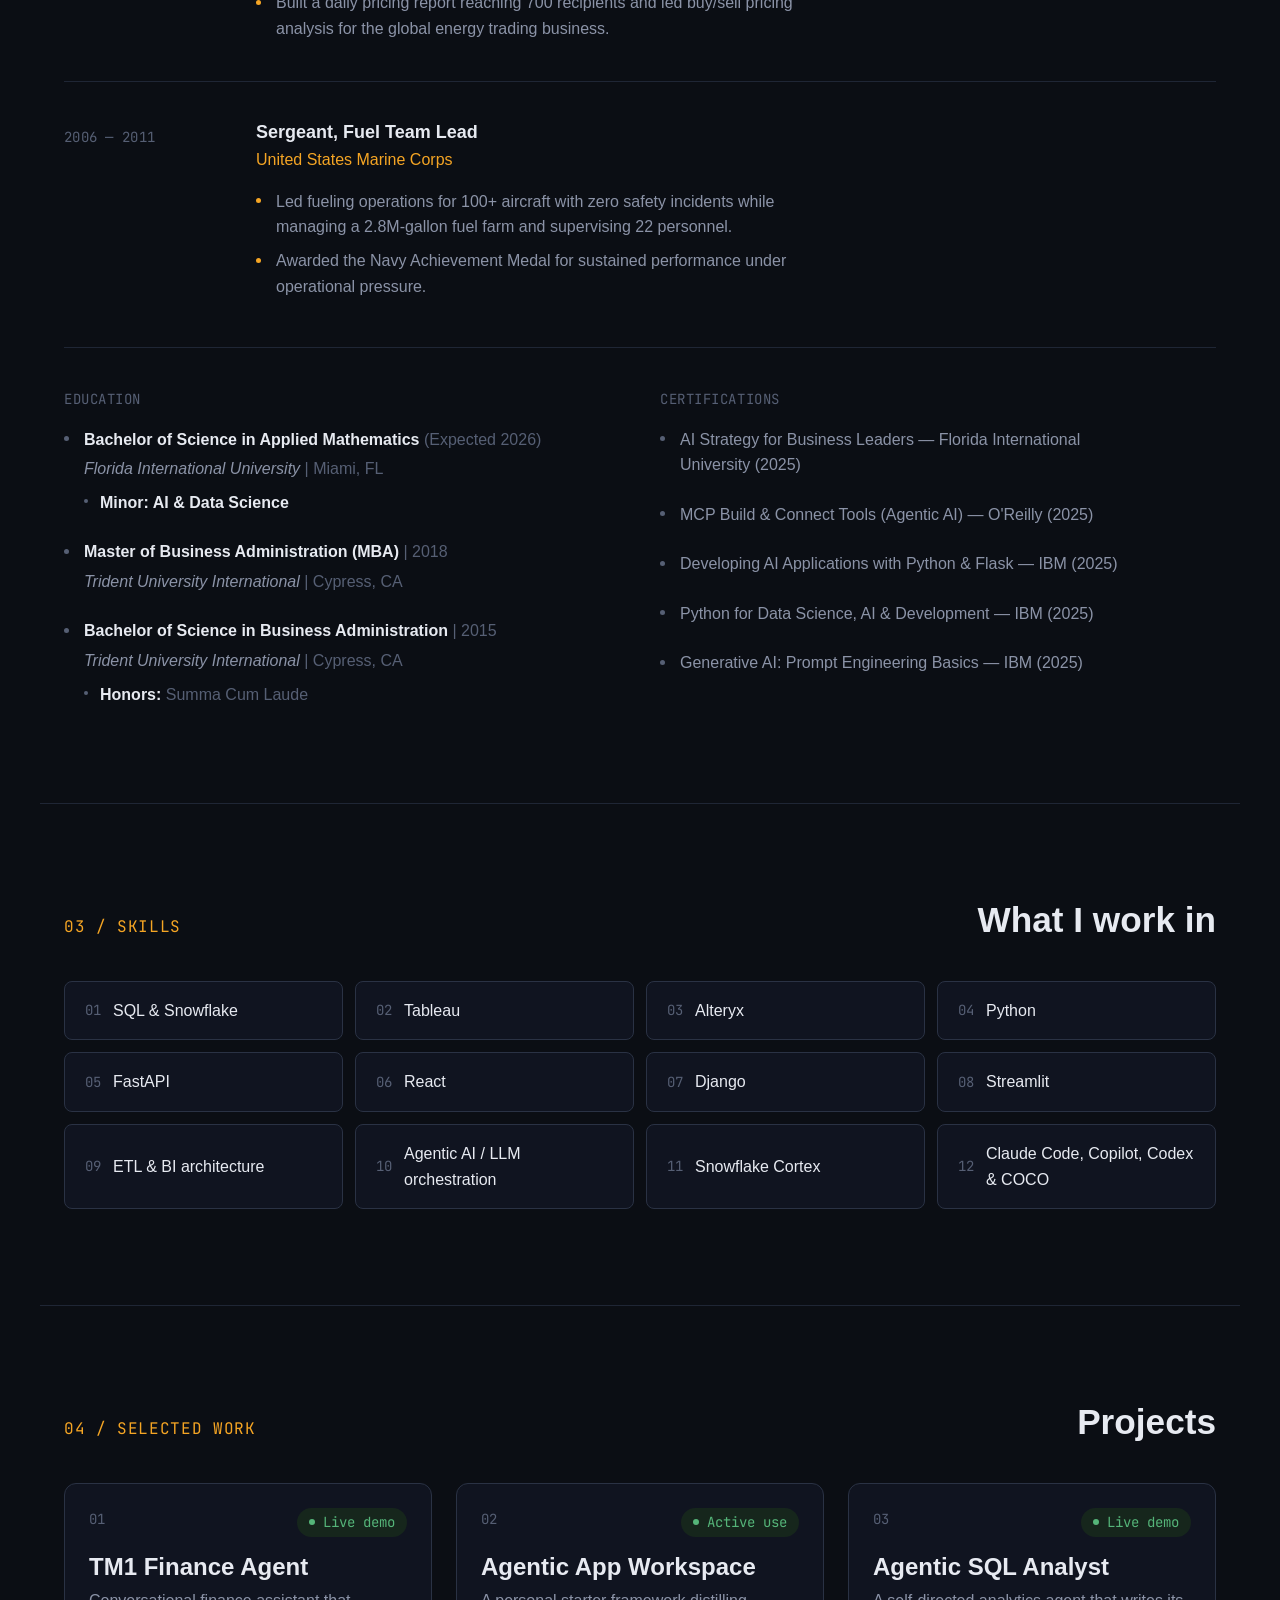
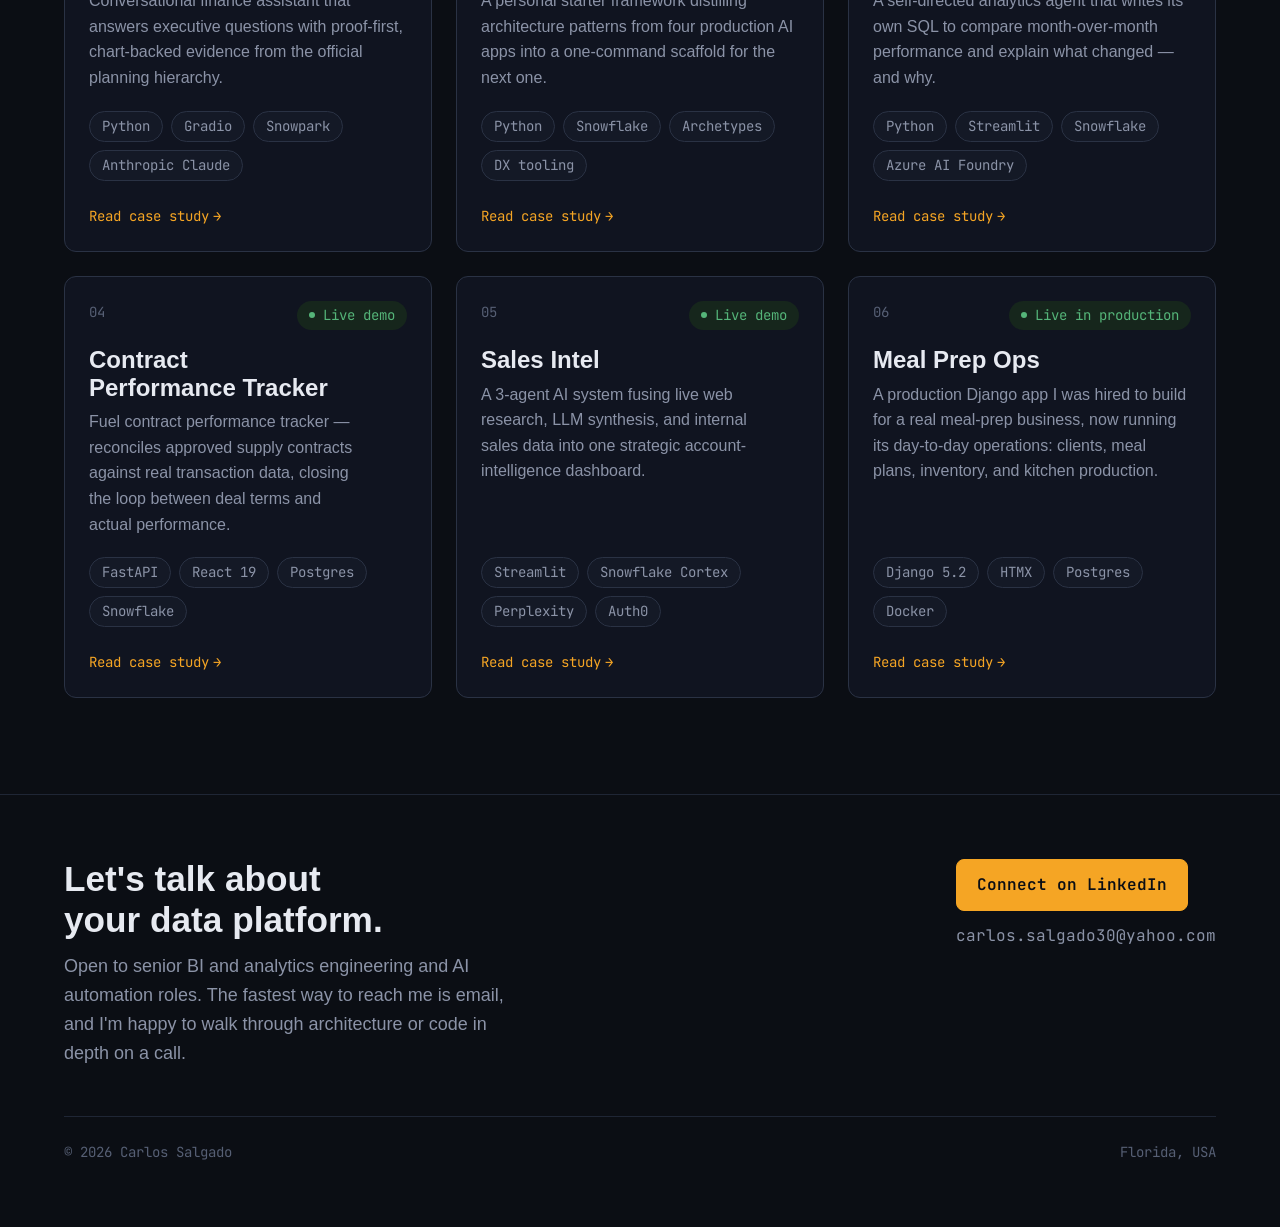
==== commit dbc8d464: "Add live demos, knowledge graph companion, and refresh project/about content - Embed live demos for " ====
--- a/index.html
+++ b/index.html
@@ -72,27 +72,30 @@
     </div>
     <div class="about-grid">
       <div class="about-copy reveal">
-        <p>I'm a BI and analytics engineer with 11+ years of experience turning raw data into
-          automated reporting, predictive models, and AI decision tools. Most recently at World
-          Fuel Services, I own the Marine segment's BI ecosystem: 230+ production dashboards, 35
-          automated workflows, and 50+ SQL data models serving 200+ people across Sales, Finance,
-          and Operations.</p>
-        <p>Before analytics, I served as a Sergeant and Fuel Team Lead in the Marine Corps. I ran
-          fueling operations for 100+ aircraft and a 2.8M-gallon fuel farm with zero safety
-          incidents, and earned a Navy Achievement Medal. That job still shapes how I build. I stay
-          methodical, I own the outcome, and I won't ship a system nobody can explain when it's
-          under pressure.</p>
-        <p>I work across the stack. Snowflake, SQL, and Tableau on the BI side; Python and FastAPI
-          on the backend; React and Streamlit on the front end. More and more, I design agentic AI
-          pipelines that reason over the data instead of just displaying it, working daily with
-          Claude Code, GitHub Copilot, Snowflake Cortex, Cortex Code (COCO), Perplexity, and Codex.</p>
-        <p>I'm based in Florida, finishing a BS in Applied Mathematics with a minor in AI and Data
-          Science at FIU, and open to senior BI and analytics engineering or AI automation roles.</p>
+        <p>Eleven years now turning messy data into stuff people actually use: dashboards,
+          automated reports, models that predict things, and more recently, AI tools that flag
+          problems and recommend next steps on their own, instead of just handing you a chart. At
+          World Fuel Services I run BI for the whole Marine segment: 230+ dashboards and 35
+          automated workflows, feeding about 200 people across Sales, Finance, and Ops.</p>
+        <p>Before any of that I was a Sergeant and Fuel Team Lead in the Marine Corps, running
+          fueling ops for 100+ aircraft and a 2.8-million-gallon fuel farm. Zero safety incidents
+          the whole time I ran it, and I earned a Navy Achievement Medal for it.</p>
+        <p>Tech-wise I live in Snowflake, SQL, and Tableau for BI, Python/FastAPI on the backend,
+          React and Streamlit for anything front-facing. These days most of my time goes into
+          agentic pipelines, working with Claude Code, Copilot, Snowflake Cortex, Perplexity, and
+          Codex most days. More recently I've been doing freelance work on the side too. I built
+          and still run a Django app for a real meal-prep business that used to plan everything on
+          spreadsheets. It handles their client meal plans, turns everyone's weekly orders into
+          actual thaw and packing lists for the kitchen, runs on staff phones, and flags inventory
+          before they run short. Solo build, still live, still their day-to-day.</p>
+        <p>Based in Florida, finishing a BS in Applied Math (minor in AI/Data Science) at FIU, and
+          open to senior BI, analytics engineering, or AI automation roles if the right one comes
+          along.</p>
       </div>
       <dl class="about-facts">
         <div class="fact">
           <dt>Focus</dt>
-          <dd>BI engineering &amp; AI-powered automation</dd>
+          <dd>BI &amp; Analytics Engineering &middot; AI-powered automation</dd>
         </div>
         <div class="fact">
           <dt>Currently</dt>
@@ -100,7 +103,7 @@
         </div>
         <div class="fact">
           <dt>Background</dt>
-          <dd>USMC veteran &middot; Navy Achievement Medal</dd>
+          <dd>USMC veteran</dd>
         </div>
         <div class="fact">
           <dt>Based in</dt>
@@ -108,7 +111,7 @@
         </div>
         <div class="fact">
           <dt>Core stack</dt>
-          <dd>Snowflake &middot; SQL &middot; Tableau &middot; Python</dd>
+          <dd>Snowflake &middot; SQL &middot; Tableau &middot; Python &middot; Alteryx &middot; GitHub Copilot &middot; Claude Code</dd>
         </div>
       </dl>
     </div>
@@ -175,9 +178,24 @@
       <div class="edu-block">
         <span class="sidebar-label">Education</span>
         <ul class="edu-list">
-          <li><strong>BS, Applied Mathematics</strong> — Florida International University <span class="dim">(2026, in progress &middot; Minor in AI &amp; Data Science &middot; ML, neural networks, statistics for data science)</span></li>
-          <li><strong>MBA</strong> — Trident University International <span class="dim">(2018)</span></li>
-          <li><strong>BS, Business Administration</strong> — Trident University International <span class="dim">(2015, Summa Cum Laude)</span></li>
+          <li>
+            <p class="edu-degree"><strong>Bachelor of Science in Applied Mathematics</strong> <span class="dim">(Expected 2026)</span></p>
+            <p class="edu-school"><em>Florida International University</em> <span class="dim">| Miami, FL</span></p>
+            <ul class="edu-notes">
+              <li><strong>Minor: AI &amp; Data Science</strong></li>
+            </ul>
+          </li>
+          <li>
+            <p class="edu-degree"><strong>Master of Business Administration (MBA)</strong> <span class="dim">| 2018</span></p>
+            <p class="edu-school"><em>Trident University International</em> <span class="dim">| Cypress, CA</span></p>
+          </li>
+          <li>
+            <p class="edu-degree"><strong>Bachelor of Science in Business Administration</strong> <span class="dim">| 2015</span></p>
+            <p class="edu-school"><em>Trident University International</em> <span class="dim">| Cypress, CA</span></p>
+            <ul class="edu-notes">
+              <li><strong>Honors:</strong> Summa Cum Laude</li>
+            </ul>
+          </li>
         </ul>
       </div>
       <div class="edu-block">
@@ -221,10 +239,67 @@
     </div>
     <div class="project-grid">
 
+      <a href="./projects/tm1-finance-agent.html" class="project-card reveal">
+        <div class="card-top">
+          <span class="card-index">01</span>
+          <span class="status status-live">Live demo</span>
+        </div>
+        <h3>TM1 Finance Agent</h3>
+        <p class="one-liner">Conversational finance assistant that answers executive questions with
+          proof-first, chart-backed evidence from the official planning hierarchy.</p>
+        <div class="card-foot">
+          <div class="badge-row">
+            <span class="tag">Python</span>
+            <span class="tag">Gradio</span>
+            <span class="tag">Snowpark</span>
+            <span class="tag">Anthropic Claude</span>
+          </div>
+          <span class="view-link">Read case study</span>
+        </div>
+      </a>
+
+      <a href="./projects/agentic-app-workspace.html" class="project-card reveal">
+        <div class="card-top">
+          <span class="card-index">02</span>
+          <span class="status status-live">Active use</span>
+        </div>
+        <h3>Agentic App Workspace</h3>
+        <p class="one-liner">A personal starter framework distilling architecture patterns from four
+          production AI apps into a one-command scaffold for the next one.</p>
+        <div class="card-foot">
+          <div class="badge-row">
+            <span class="tag">Python</span>
+            <span class="tag">Snowflake</span>
+            <span class="tag">Archetypes</span>
+            <span class="tag">DX tooling</span>
+          </div>
+          <span class="view-link">Read case study</span>
+        </div>
+      </a>
+
+      <a href="./projects/agentic-sql-analyst.html" class="project-card reveal">
+        <div class="card-top">
+          <span class="card-index">03</span>
+          <span class="status status-live">Live demo</span>
+        </div>
+        <h3>Agentic SQL Analyst</h3>
+        <p class="one-liner">A self-directed analytics agent that writes its own SQL to compare
+          month-over-month performance and explain what changed — and why.</p>
+        <div class="card-foot">
+          <div class="badge-row">
+            <span class="tag">Python</span>
+            <span class="tag">Streamlit</span>
+            <span class="tag">Snowflake</span>
+            <span class="tag">Azure AI Foundry</span>
+          </div>
+          <span class="view-link">Read case study</span>
+        </div>
+      </a>
+
       <a href="./projects/contract-performance-tracker.html" class="project-card reveal">
         <div class="card-top">
-          <span class="card-index">01</span>
-          <span class="status status-prototype">Working prototype</span>
+          <span class="card-index">04</span>
+          <span class="status status-live">Live demo</span>
         </div>
         <h3>Contract Performance Tracker</h3>
         <p class="one-liner">Fuel contract performance tracker — reconciles approved supply contracts
@@ -240,29 +315,10 @@
         </div>
       </a>
 
-      <a href="./projects/tm1-finance-agent.html" class="project-card reveal">
-        <div class="card-top">
-          <span class="card-index">02</span>
-          <span class="status status-internal">Internal data only</span>
-        </div>
-        <h3>TM1 Finance Agent</h3>
-        <p class="one-liner">Conversational finance assistant that answers executive questions with
-          proof-first, chart-backed evidence from the official planning hierarchy.</p>
-        <div class="card-foot">
-          <div class="badge-row">
-            <span class="tag">Python</span>
-            <span class="tag">Snowflake Cortex</span>
-            <span class="tag">Snowpark</span>
-            <span class="tag">Azure OpenAI</span>
-          </div>
-          <span class="view-link">Read case study</span>
-        </div>
-      </a>
-
       <a href="./projects/sales-intel.html" class="project-card reveal">
         <div class="card-top">
-          <span class="card-index">03</span>
-          <span class="status status-prototype">Working app</span>
+          <span class="card-index">05</span>
+          <span class="status status-live">Live demo</span>
         </div>
         <h3>Sales Intel</h3>
         <p class="one-liner">A 3-agent AI system fusing live web research, LLM synthesis, and internal
@@ -271,27 +327,8 @@
           <div class="badge-row">
             <span class="tag">Streamlit</span>
             <span class="tag">Snowflake Cortex</span>
+            <span class="tag">Perplexity</span>
             <span class="tag">Auth0</span>
-            <span class="tag">WeasyPrint</span>
-          </div>
-          <span class="view-link">Read case study</span>
-        </div>
-      </a>
-
-      <a href="./projects/agentic-sql-analyst.html" class="project-card reveal">
-        <div class="card-top">
-          <span class="card-index">04</span>
-          <span class="status status-prototype">Working app</span>
-        </div>
-        <h3>Agentic SQL Analyst</h3>
-        <p class="one-liner">A self-directed analytics agent that writes its own SQL to compare
-          month-over-month performance and explain what changed — and why.</p>
-        <div class="card-foot">
-          <div class="badge-row">
-            <span class="tag">Python</span>
-            <span class="tag">Streamlit</span>
-            <span class="tag">Snowflake</span>
-            <span class="tag">Azure AI Foundry</span>
           </div>
           <span class="view-link">Read case study</span>
         </div>
@@ -299,7 +336,7 @@
 
       <a href="./projects/meal-prep-ops.html" class="project-card reveal">
         <div class="card-top">
-          <span class="card-index">05</span>
+          <span class="card-index">06</span>
           <span class="status status-live">Live in production</span>
         </div>
         <h3>Meal Prep Ops</h3>
@@ -312,25 +349,6 @@
             <span class="tag">HTMX</span>
             <span class="tag">Postgres</span>
             <span class="tag">Docker</span>
-          </div>
-          <span class="view-link">Read case study</span>
-        </div>
-      </a>
-
-      <a href="./projects/agentic-app-workspace.html" class="project-card reveal">
-        <div class="card-top">
-          <span class="card-index">06</span>
-          <span class="status status-internal">Internal platform</span>
-        </div>
-        <h3>Agentic App Workspace</h3>
-        <p class="one-liner">An internal starter framework distilling architecture patterns from four
-          production AI apps into a one-command scaffold for the next one.</p>
-        <div class="card-foot">
-          <div class="badge-row">
-            <span class="tag">Python</span>
-            <span class="tag">Snowflake</span>
-            <span class="tag">Archetypes</span>
-            <span class="tag">DX tooling</span>
           </div>
           <span class="view-link">Read case study</span>
         </div>
--- a/css/style.css
+++ b/css/style.css
@@ -463,17 +463,17 @@
 }
 .edu-list {
   display: grid;
-  gap: var(--space-3);
+  gap: var(--space-6);
   list-style: none;
 }
-.edu-list li {
+.edu-list > li {
   font-size: var(--text-sm);
   color: var(--color-text-muted);
   padding-left: var(--space-5);
   position: relative;
   max-width: 60ch;
 }
-.edu-list li::before {
+.edu-list > li::before {
   content: '';
   position: absolute;
   left: 0;
@@ -486,6 +486,37 @@
 .edu-list li strong {
   color: var(--color-text);
   font-weight: 600;
+}
+.edu-degree {
+  margin: 0;
+}
+.edu-school {
+  margin: var(--space-1) 0 0;
+}
+.edu-school em {
+  font-style: italic;
+}
+.edu-notes {
+  list-style: none;
+  margin: var(--space-2) 0 0;
+  padding: 0;
+  display: grid;
+  gap: var(--space-1);
+}
+.edu-notes li {
+  position: relative;
+  padding-left: var(--space-4);
+  color: var(--color-text-faint);
+}
+.edu-notes li::before {
+  content: '';
+  position: absolute;
+  left: 0;
+  top: 0.6em;
+  width: 4px;
+  height: 4px;
+  border-radius: 50%;
+  background: var(--color-text-faint);
 }
 
 /* ---------- Skills ---------- */
@@ -714,6 +745,68 @@
   flex-wrap: wrap;
 }
 
+.demo-embed {
+  background: var(--color-surface);
+  border: 1px solid var(--color-border);
+  border-radius: var(--radius-lg);
+  overflow: hidden;
+  margin-top: var(--space-8);
+}
+.demo-embed-bar {
+  display: flex;
+  align-items: center;
+  justify-content: space-between;
+  gap: var(--space-4);
+  padding: var(--space-3) var(--space-5);
+  border-bottom: 1px solid var(--color-border);
+  background: var(--color-surface-2);
+}
+.demo-embed-url {
+  font-family: var(--font-mono);
+  font-size: var(--text-xs);
+  color: var(--color-text-faint);
+}
+.demo-embed-bar a {
+  font-family: var(--font-mono);
+  font-size: var(--text-xs);
+  color: var(--color-primary);
+  white-space: nowrap;
+}
+.demo-embed iframe {
+  display: block;
+  width: 100%;
+  height: clamp(420px, 70vh, 720px);
+  border: 0;
+}
+
+.demo-embed-fit {
+  position: relative;
+  width: 100%;
+  overflow: hidden;
+}
+.demo-embed-fit iframe {
+  display: block;
+  border: 0;
+  transform-origin: top left;
+}
+
+.prompt-pills {
+  display: flex;
+  flex-wrap: wrap;
+  gap: var(--space-3);
+  margin-bottom: var(--space-6);
+}
+.prompt-pill {
+  font-family: var(--font-mono);
+  font-size: var(--text-xs);
+  color: var(--color-text-muted);
+  background: var(--color-surface-2);
+  border: 1px solid var(--color-border);
+  border-radius: var(--radius-full);
+  padding: var(--space-2) var(--space-4);
+  line-height: 1.5;
+}
+
 .case-body {
   display: grid;
   grid-template-columns: 1fr 260px;
@@ -822,6 +915,19 @@
   color: var(--color-text-faint);
   margin-top: var(--space-4);
 }
+.tree-block {
+  margin: 0;
+  font-family: var(--font-mono);
+  font-size: var(--text-sm);
+  line-height: 1.7;
+  color: #C9CFDB;
+  white-space: pre;
+  overflow-x: auto;
+}
+.tree-block .hl {
+  color: var(--color-primary);
+  font-weight: 600;
+}
 
 .case-nav-footer {
   display: flex;
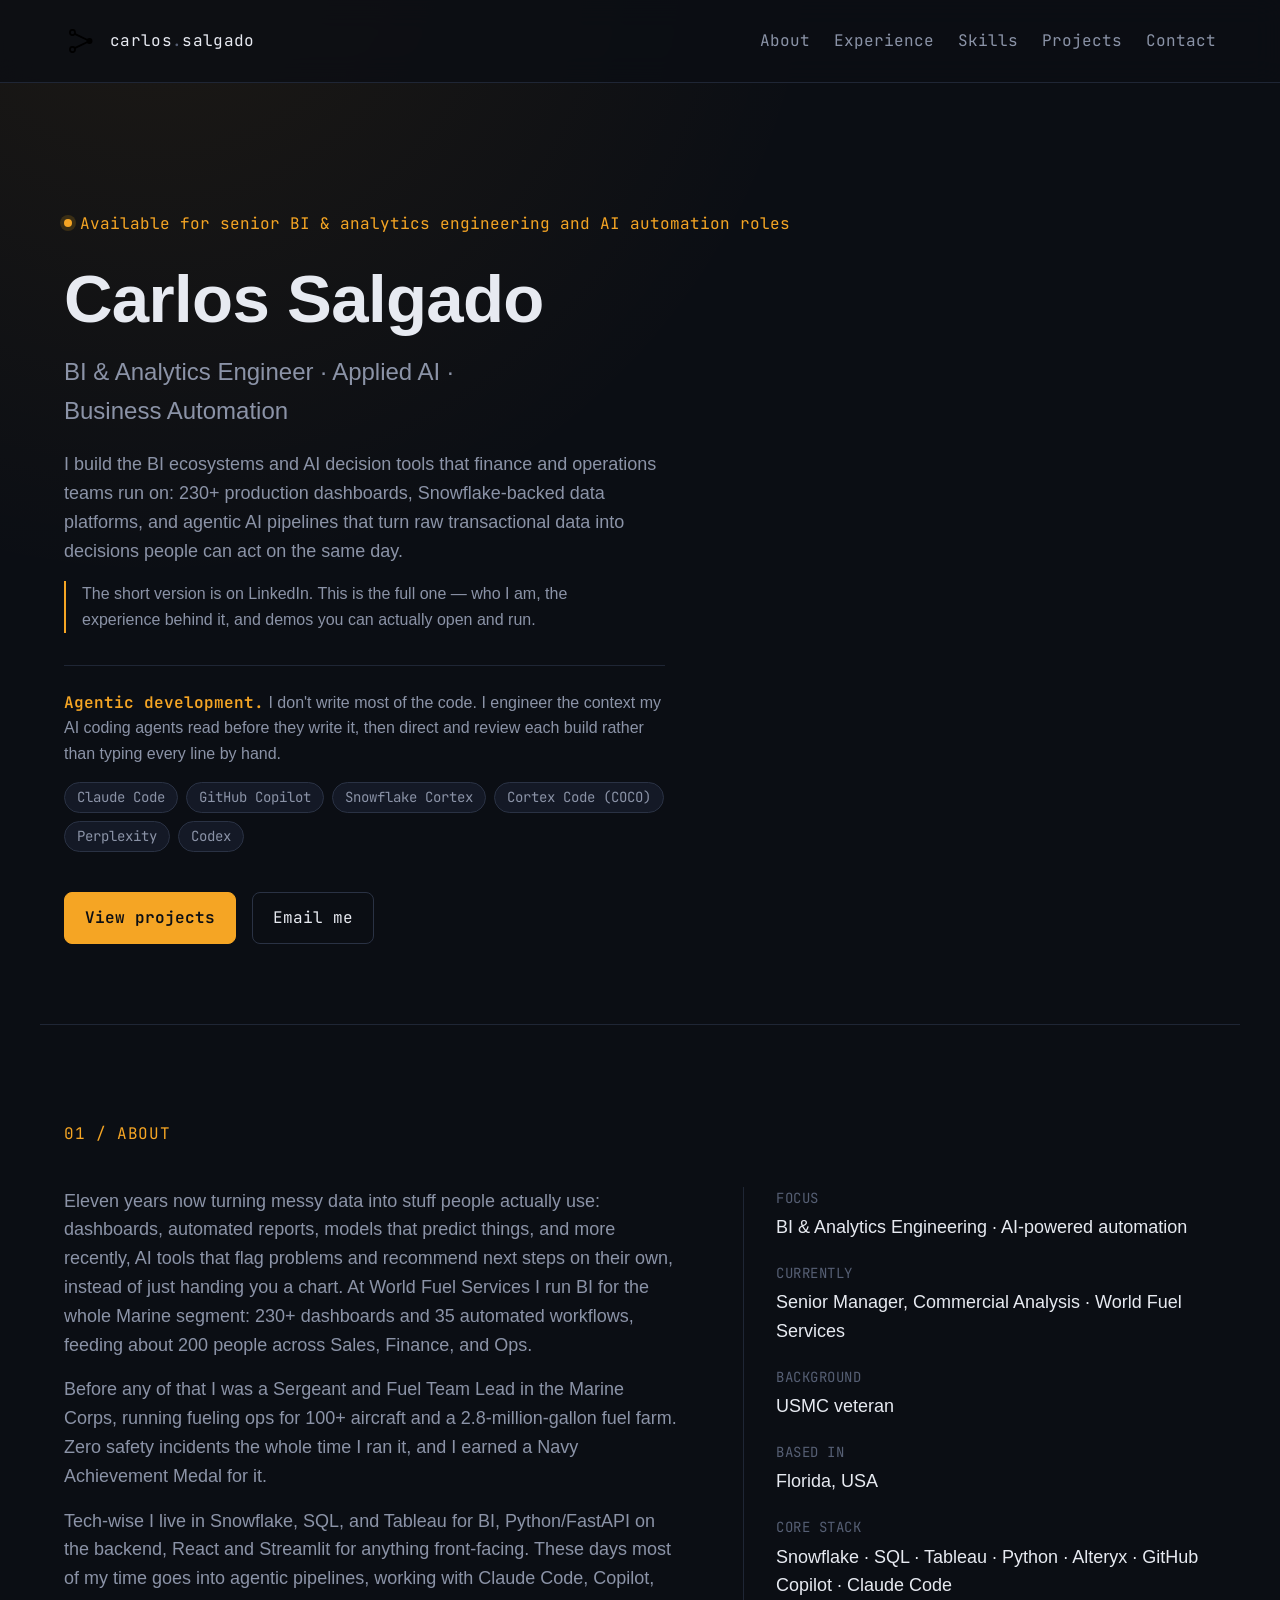
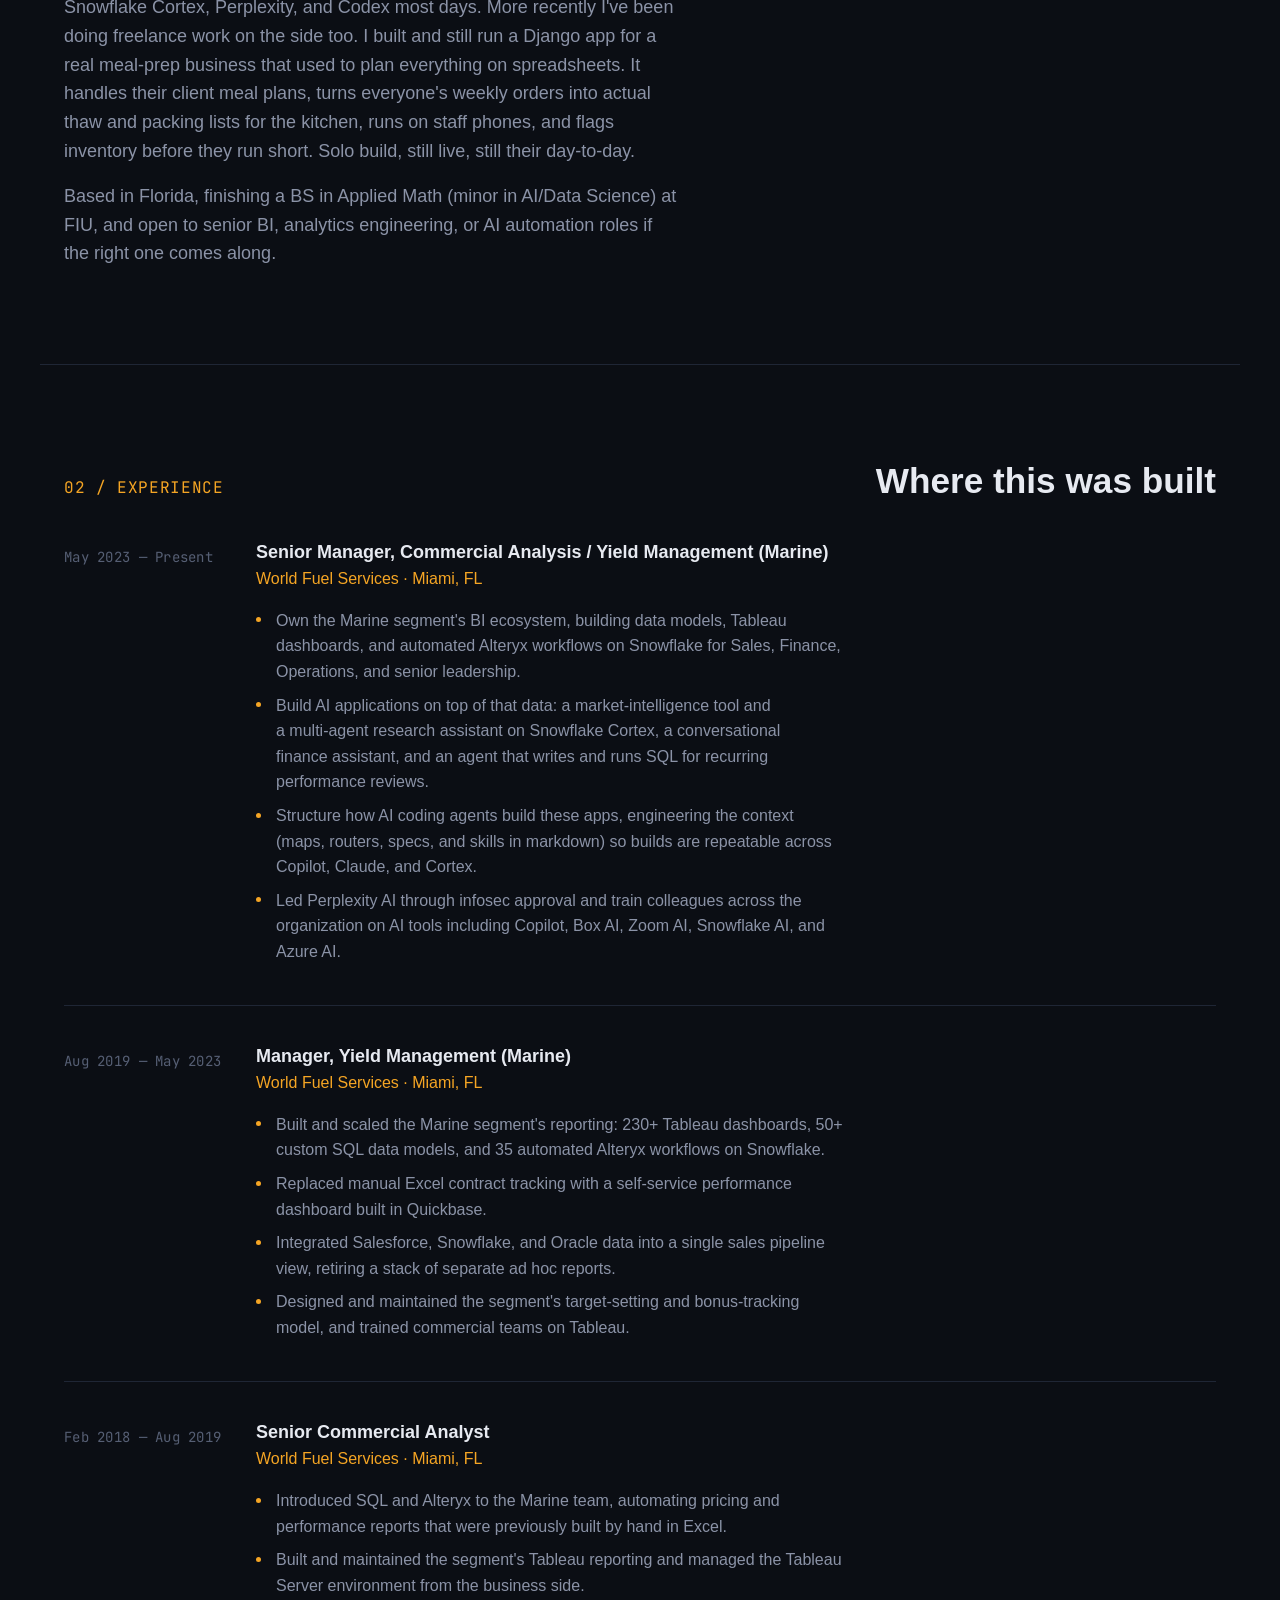
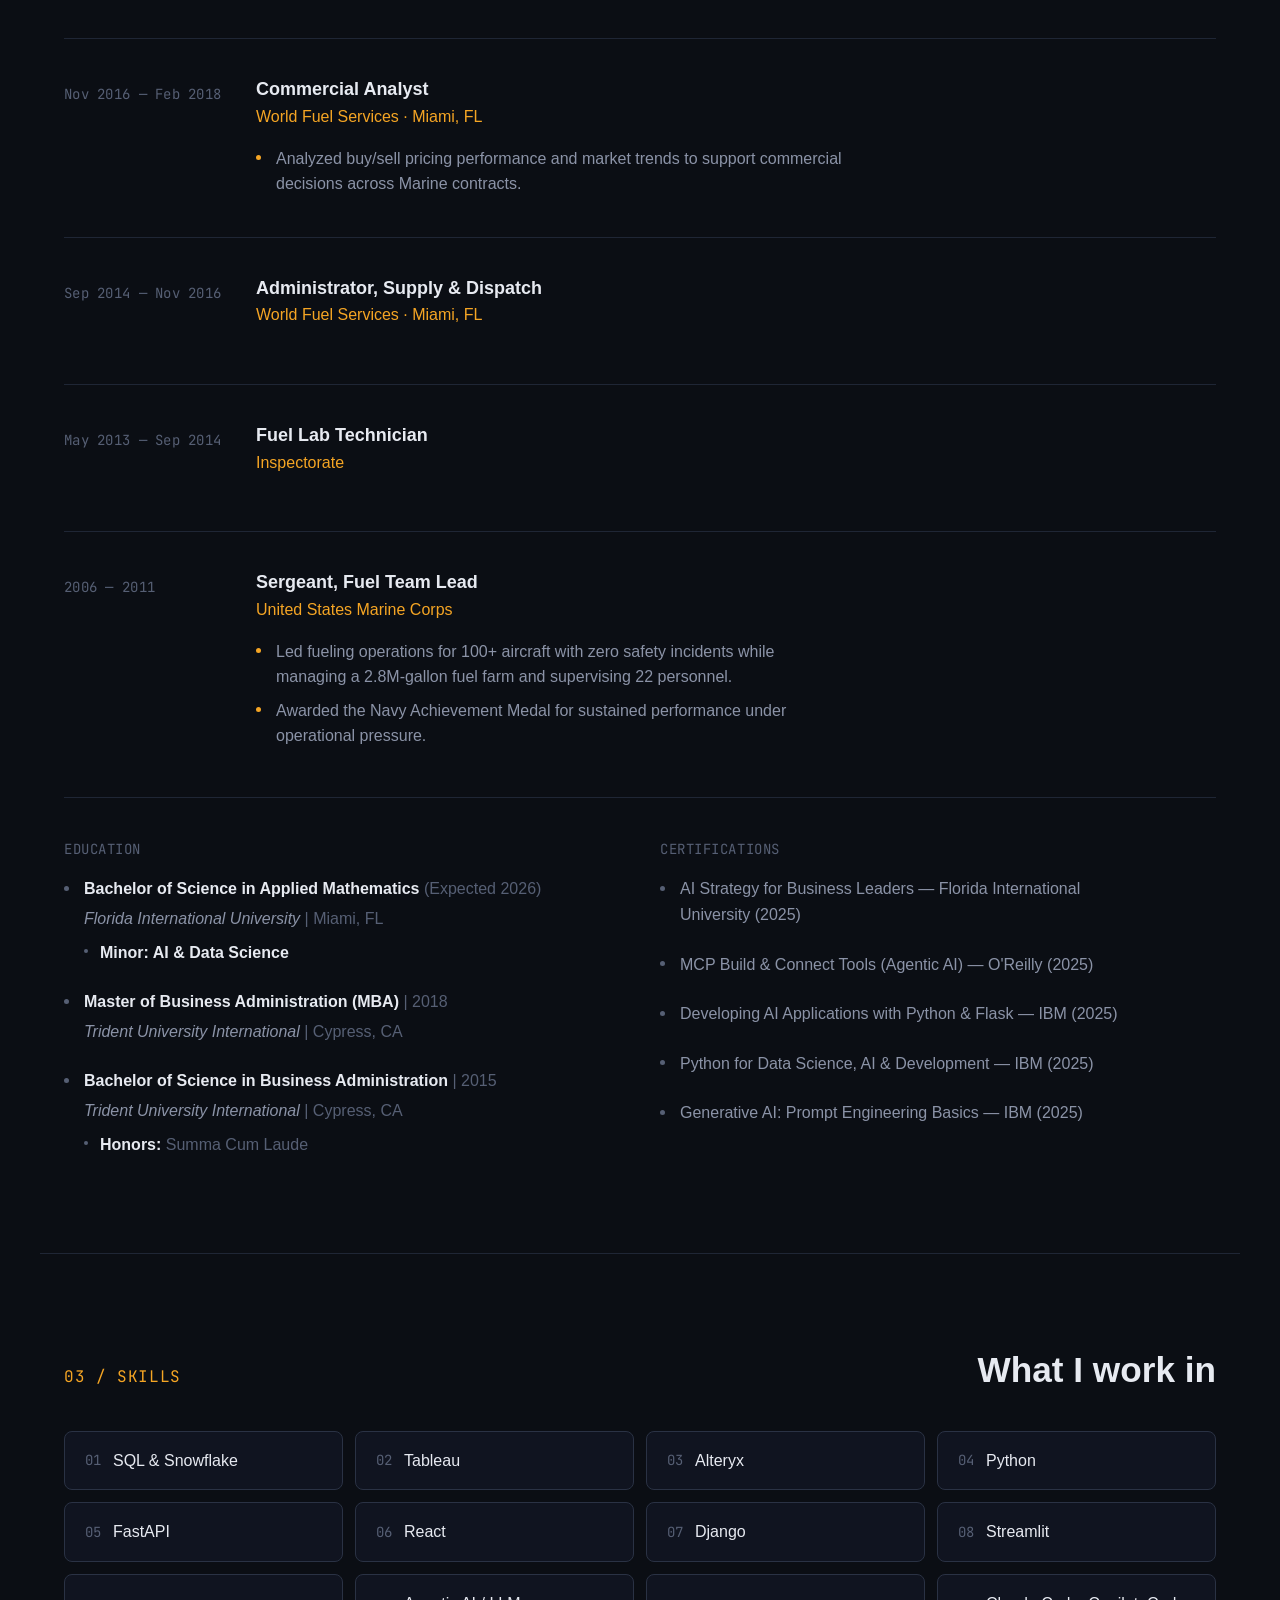
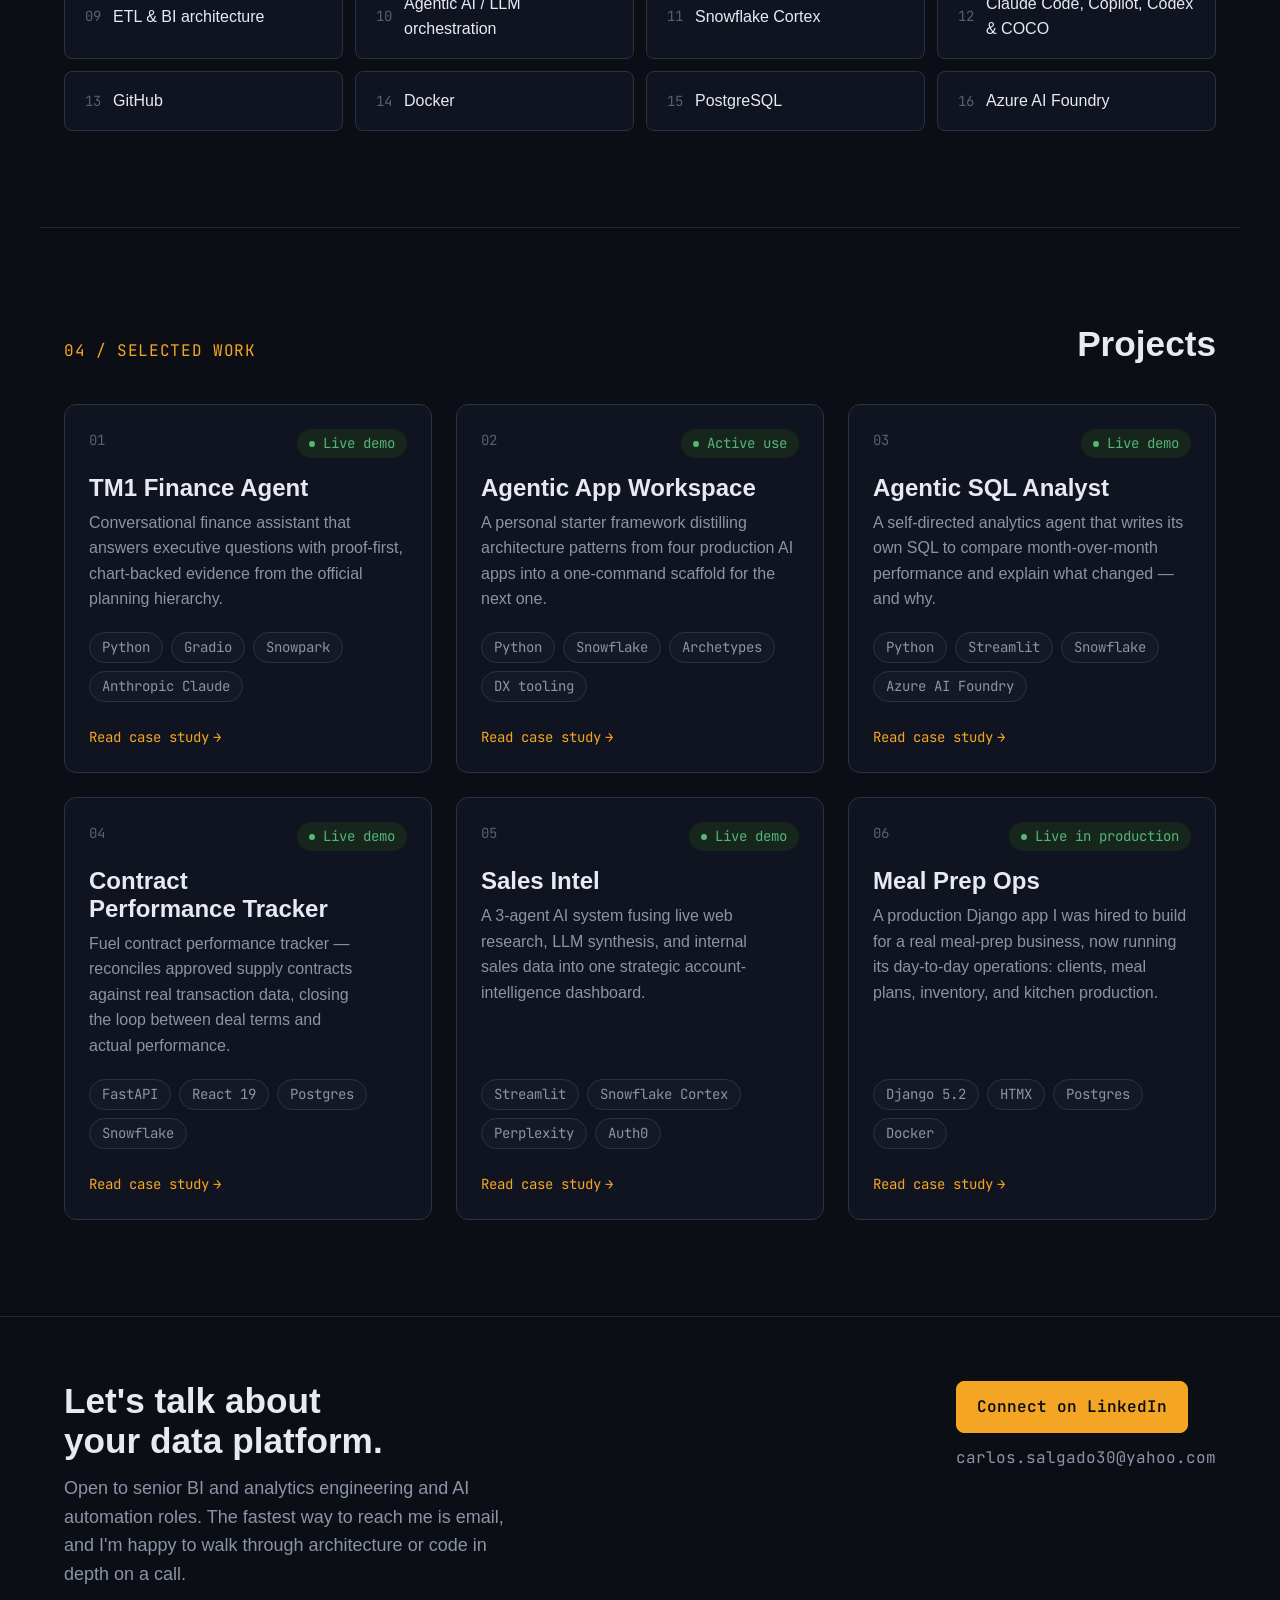
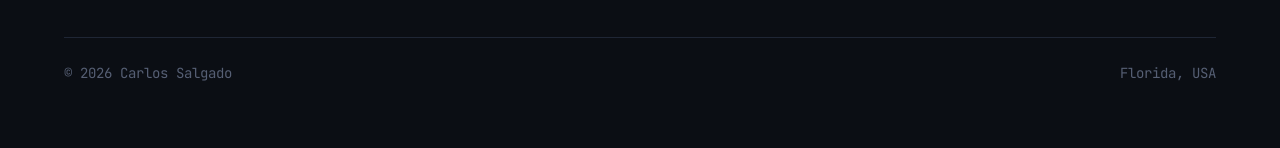
==== commit dc160da0: "Refresh homepage sections, OG preview images, and project pages Add LinkedIn/professional-facing pol" ====
--- a/index.html
+++ b/index.html
@@ -8,6 +8,12 @@
 <meta property="og:title" content="Carlos Salgado — BI &amp; Analytics Engineer">
 <meta property="og:description" content="BI ecosystems, agentic AI pipelines, and Snowflake-backed data platforms for finance and operations teams.">
 <meta property="og:type" content="website">
+<meta property="og:url" content="https://sal1391.github.io/">
+<meta property="og:image" content="https://sal1391.github.io/assets/og/portfolio.png">
+<meta property="og:image:width" content="1200">
+<meta property="og:image:height" content="630">
+<meta name="twitter:card" content="summary_large_image">
+<meta name="twitter:image" content="https://sal1391.github.io/assets/og/portfolio.png">
 <link rel="icon" type="image/svg+xml" href="./assets/favicon.svg">
 
 <link rel="preconnect" href="https://fonts.googleapis.com">
@@ -47,6 +53,8 @@
     <p class="pitch">I build the BI ecosystems and AI decision tools that finance and operations
       teams run on: 230+ production dashboards, Snowflake-backed data platforms, and agentic AI
       pipelines that turn raw transactional data into decisions people can act on the same day.</p>
+    <p class="hero-aside">The short version is on LinkedIn. This is the full one &mdash; who I am, the
+      experience behind it, and demos you can actually open and run.</p>
     <div class="agentic-line">
       <p><span class="agentic-label">Agentic development.</span> I don't write most of the code.
         I engineer the context my AI coding agents read before they write it, then direct and
@@ -124,41 +132,64 @@
     </div>
     <div class="timeline reveal">
       <div class="timeline-item">
-        <div class="timeline-when"><span class="timeline-dates">2023 — Present</span></div>
-        <div class="timeline-body">
-          <h3>Senior Manager, Commercial Analysis</h3>
+        <div class="timeline-when"><span class="timeline-dates">May 2023 — Present</span></div>
+        <div class="timeline-body">
+          <h3>Senior Manager, Commercial Analysis / Yield Management (Marine)</h3>
           <p class="timeline-org">World Fuel Services &middot; Miami, FL</p>
           <ul role="list">
-            <li>Own the Marine segment's BI ecosystem: data models, Tableau dashboards, and automated Alteryx workflows on Snowflake for Sales, Finance, Operations, and senior leadership.</li>
-            <li>Build AI applications on top of that data: a market-intelligence tool and a multi-agent research assistant on Snowflake Cortex, a conversational finance assistant, and an agent that writes and runs its own SQL for recurring performance reviews.</li>
-            <li>Design the multi-agent architecture behind them, with progressive result streaming, Auth0 SSO, and PDF export, and containerize the apps with Docker for deployment.</li>
-            <li>Structure how AI coding agents build these apps by engineering the context they read (maps, routers, specs, and skills in markdown), so a build stays repeatable across Copilot, Claude, and Cortex.</li>
+            <li>Own the Marine segment's BI ecosystem, building data models, Tableau dashboards, and automated Alteryx workflows on Snowflake for Sales, Finance, Operations, and senior leadership.</li>
+            <li>Build AI applications on top of that data: a market-intelligence tool and a multi-agent research assistant on Snowflake Cortex, a conversational finance assistant, and an agent that writes and runs SQL for recurring performance reviews.</li>
+            <li>Structure how AI coding agents build these apps, engineering the context (maps, routers, specs, and skills in markdown) so builds are repeatable across Copilot, Claude, and Cortex.</li>
             <li>Led Perplexity AI through infosec approval and train colleagues across the organization on AI tools including Copilot, Box AI, Zoom AI, Snowflake AI, and Azure AI.</li>
           </ul>
         </div>
       </div>
       <div class="timeline-item">
-        <div class="timeline-when"><span class="timeline-dates">2019 — 2023</span></div>
-        <div class="timeline-body">
-          <h3>Manager, Commercial Analysis</h3>
+        <div class="timeline-when"><span class="timeline-dates">Aug 2019 — May 2023</span></div>
+        <div class="timeline-body">
+          <h3>Manager, Yield Management (Marine)</h3>
           <p class="timeline-org">World Fuel Services &middot; Miami, FL</p>
           <ul role="list">
-            <li>Built and scaled the segment's reporting to 230+ Tableau dashboards, 50+ custom SQL data models, and 35 automated Alteryx workflows on Snowflake, serving 200+ users.</li>
-            <li>Replaced manual Excel contract tracking with a self-service performance dashboard built in QuickBase, taught to myself for the project.</li>
-            <li>Integrated Salesforce, Snowflake, and Oracle data into one sales pipeline dashboard, retiring 10 separate ad hoc reports for 135 users.</li>
+            <li>Built and scaled the Marine segment's reporting: 230+ Tableau dashboards, 50+ custom SQL data models, and 35 automated Alteryx workflows on Snowflake.</li>
+            <li>Replaced manual Excel contract tracking with a self-service performance dashboard built in Quickbase.</li>
+            <li>Integrated Salesforce, Snowflake, and Oracle data into a single sales pipeline view, retiring a stack of separate ad hoc reports.</li>
             <li>Designed and maintained the segment's target-setting and bonus-tracking model, and trained commercial teams on Tableau.</li>
           </ul>
         </div>
       </div>
       <div class="timeline-item">
-        <div class="timeline-when"><span class="timeline-dates">2016 — 2019</span></div>
-        <div class="timeline-body">
-          <h3>Senior Commercial Analyst &amp; Commercial Analyst</h3>
+        <div class="timeline-when"><span class="timeline-dates">Feb 2018 — Aug 2019</span></div>
+        <div class="timeline-body">
+          <h3>Senior Commercial Analyst</h3>
           <p class="timeline-org">World Fuel Services &middot; Miami, FL</p>
           <ul role="list">
-            <li>Introduced SQL and Alteryx to the Marine team, automating 15+ pricing and performance reports that were previously built by hand in Excel.</li>
-            <li>Built a daily pricing report reaching 700 recipients and led buy/sell pricing analysis for the global energy trading business.</li>
+            <li>Introduced SQL and Alteryx to the Marine team, automating pricing and performance reports that were previously built by hand in Excel.</li>
+            <li>Built and maintained the segment's Tableau reporting and managed the Tableau Server environment from the business side.</li>
           </ul>
+        </div>
+      </div>
+      <div class="timeline-item">
+        <div class="timeline-when"><span class="timeline-dates">Nov 2016 — Feb 2018</span></div>
+        <div class="timeline-body">
+          <h3>Commercial Analyst</h3>
+          <p class="timeline-org">World Fuel Services &middot; Miami, FL</p>
+          <ul role="list">
+            <li>Analyzed buy/sell pricing performance and market trends to support commercial decisions across Marine contracts.</li>
+          </ul>
+        </div>
+      </div>
+      <div class="timeline-item">
+        <div class="timeline-when"><span class="timeline-dates">Sep 2014 — Nov 2016</span></div>
+        <div class="timeline-body">
+          <h3>Administrator, Supply &amp; Dispatch</h3>
+          <p class="timeline-org">World Fuel Services &middot; Miami, FL</p>
+        </div>
+      </div>
+      <div class="timeline-item">
+        <div class="timeline-when"><span class="timeline-dates">May 2013 — Sep 2014</span></div>
+        <div class="timeline-body">
+          <h3>Fuel Lab Technician</h3>
+          <p class="timeline-org">Inspectorate</p>
         </div>
       </div>
       <div class="timeline-item">
@@ -229,6 +260,10 @@
       <div class="skill-chip"><span class="idx">10</span><span class="name">Agentic AI / LLM orchestration</span></div>
       <div class="skill-chip"><span class="idx">11</span><span class="name">Snowflake Cortex</span></div>
       <div class="skill-chip"><span class="idx">12</span><span class="name">Claude Code, Copilot, Codex &amp; COCO</span></div>
+      <div class="skill-chip"><span class="idx">13</span><span class="name">GitHub</span></div>
+      <div class="skill-chip"><span class="idx">14</span><span class="name">Docker</span></div>
+      <div class="skill-chip"><span class="idx">15</span><span class="name">PostgreSQL</span></div>
+      <div class="skill-chip"><span class="idx">16</span><span class="name">Azure AI Foundry</span></div>
     </div>
   </section>
 
--- a/css/style.css
+++ b/css/style.css
@@ -270,6 +270,14 @@
   color: var(--color-text-muted);
   margin-top: var(--space-5);
   max-width: 60ch;
+}
+.hero-aside {
+  font-size: var(--text-sm);
+  color: var(--color-text-muted);
+  margin-top: var(--space-4);
+  max-width: 58ch;
+  padding-left: var(--space-4);
+  border-left: 2px solid var(--color-primary);
 }
 .hero-actions {
   display: flex;
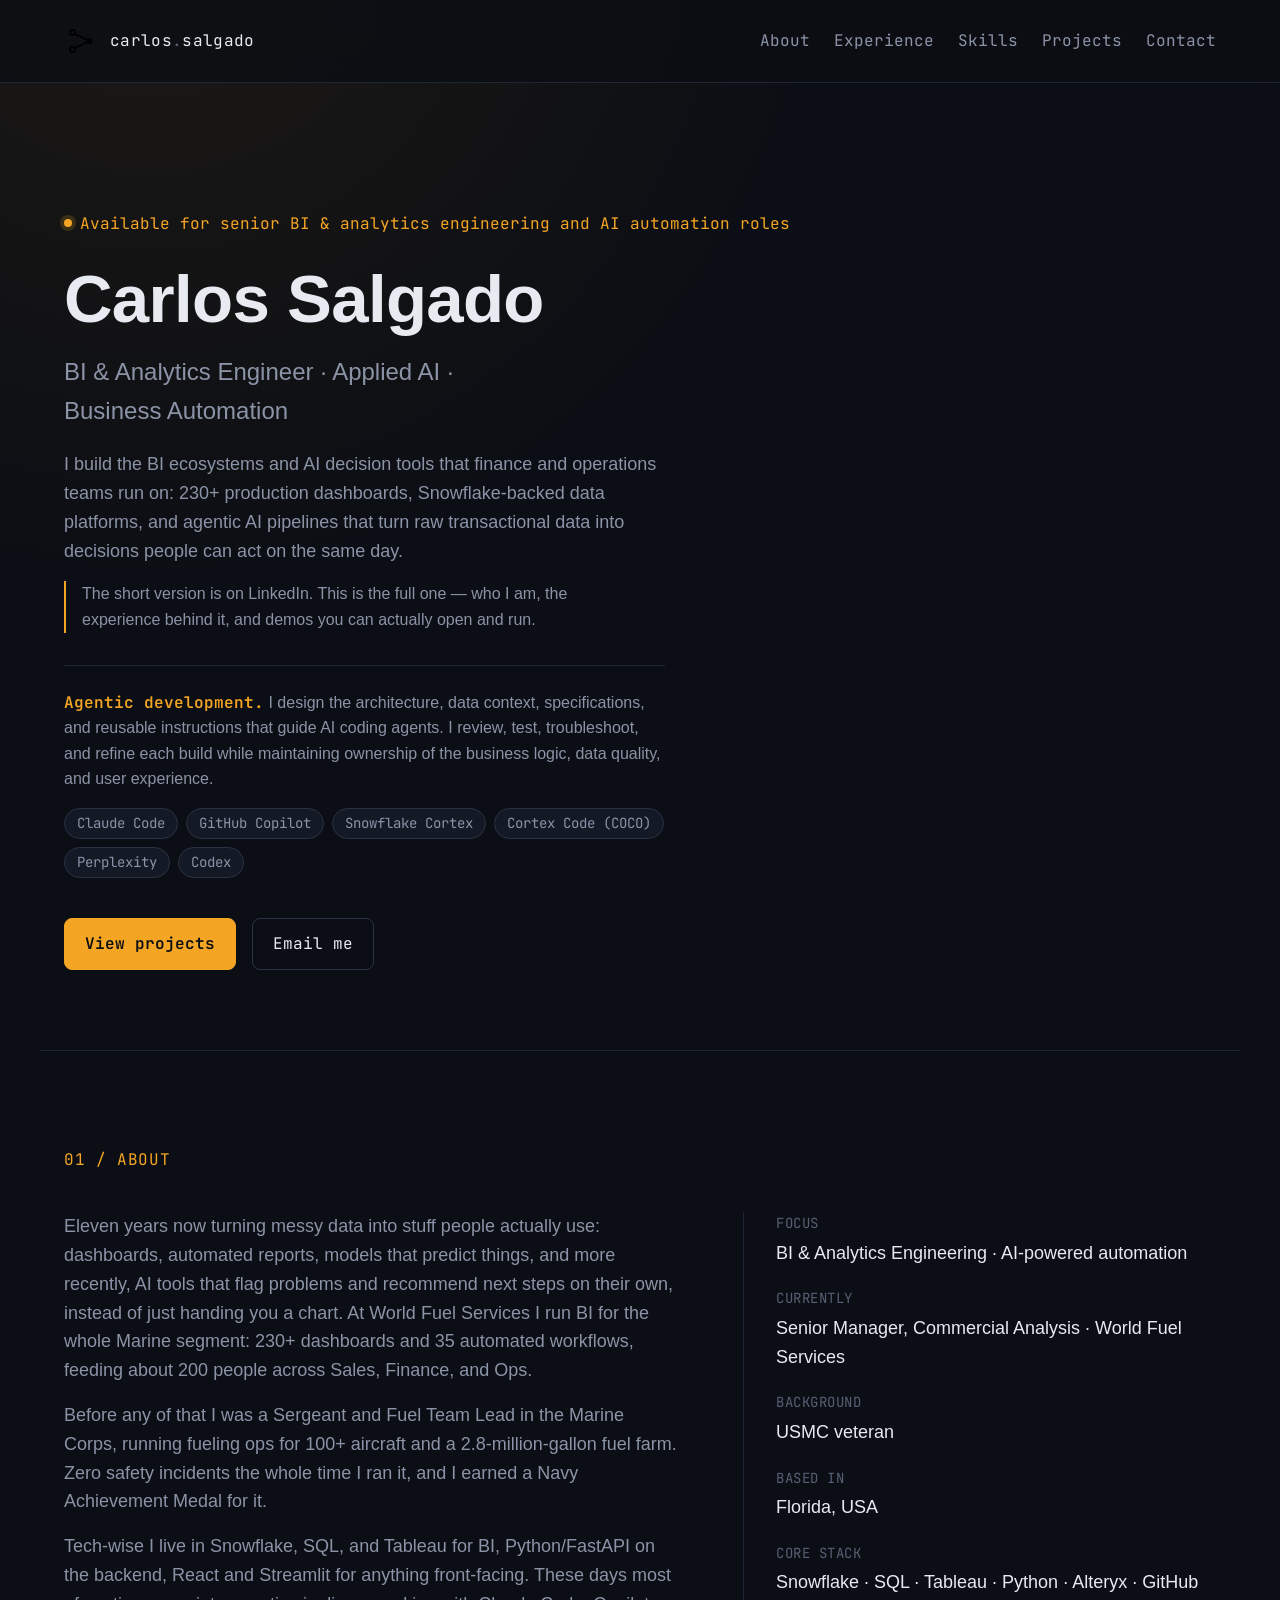
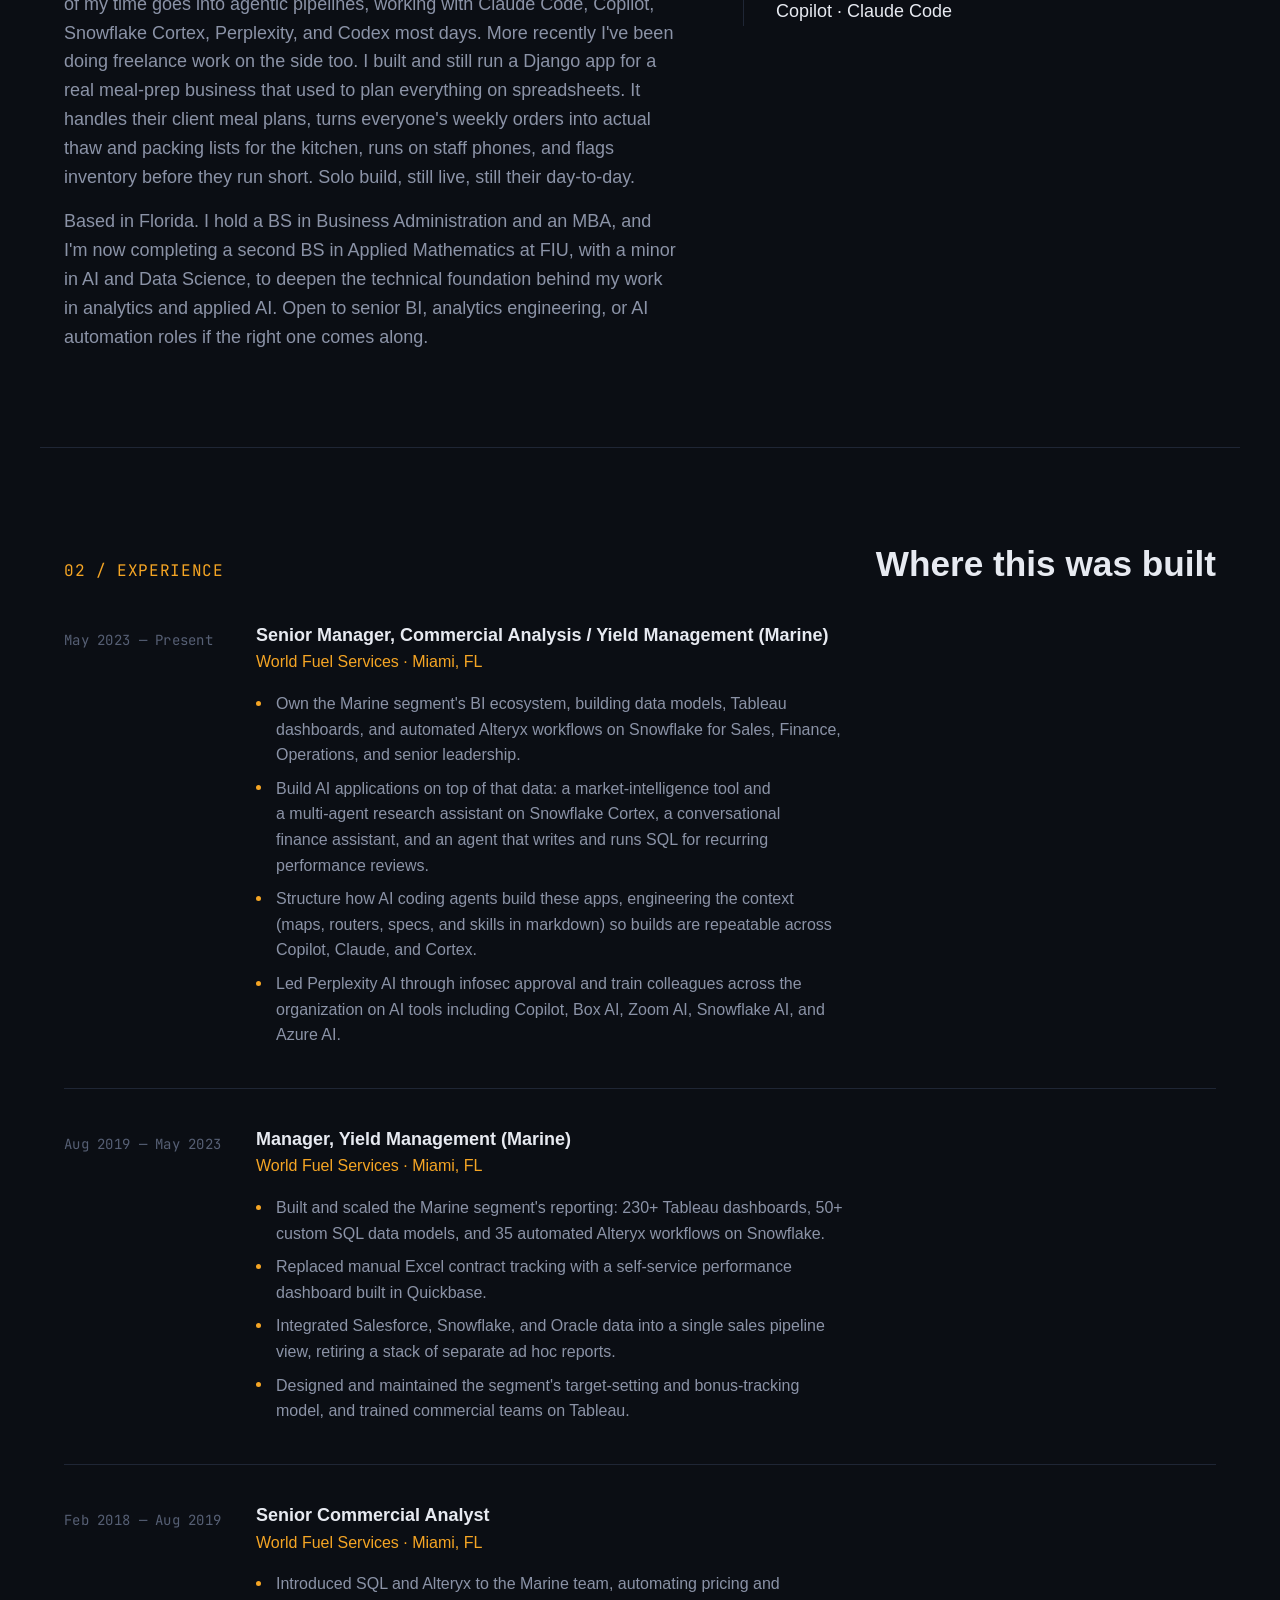
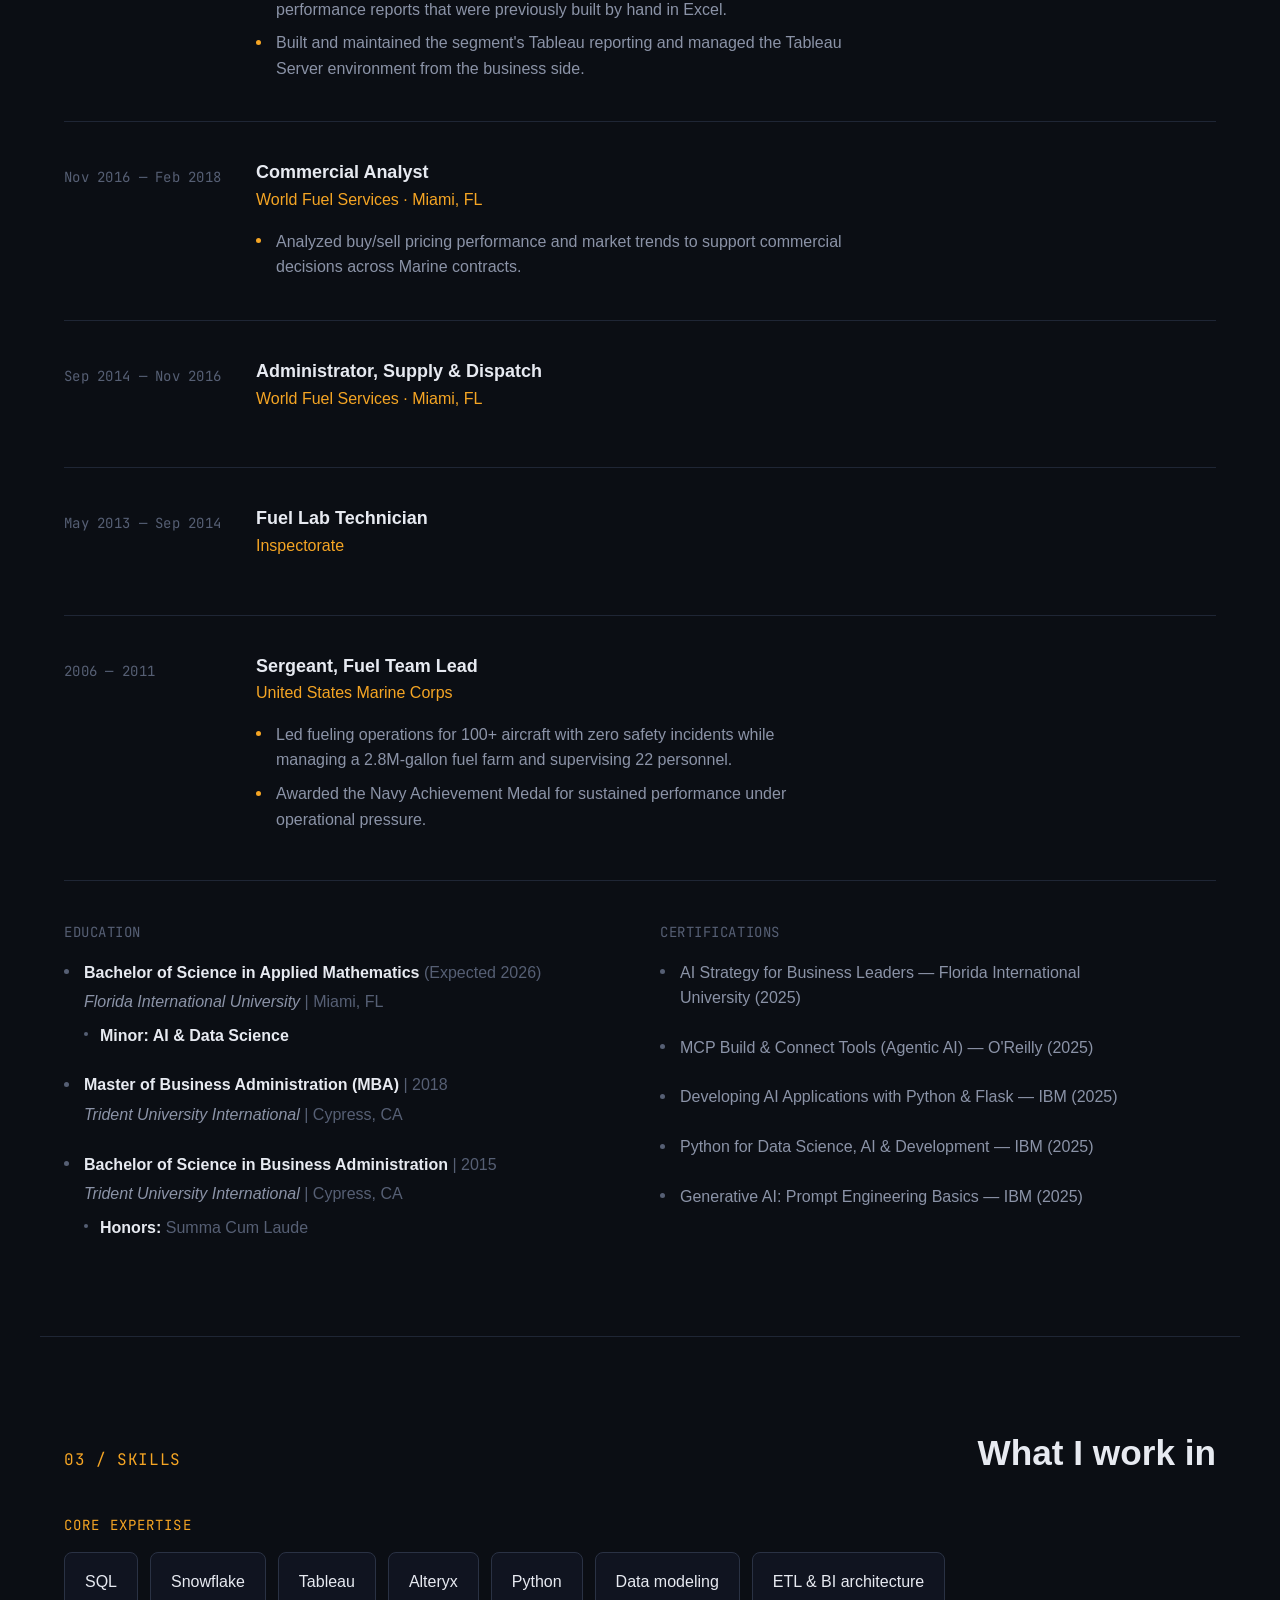
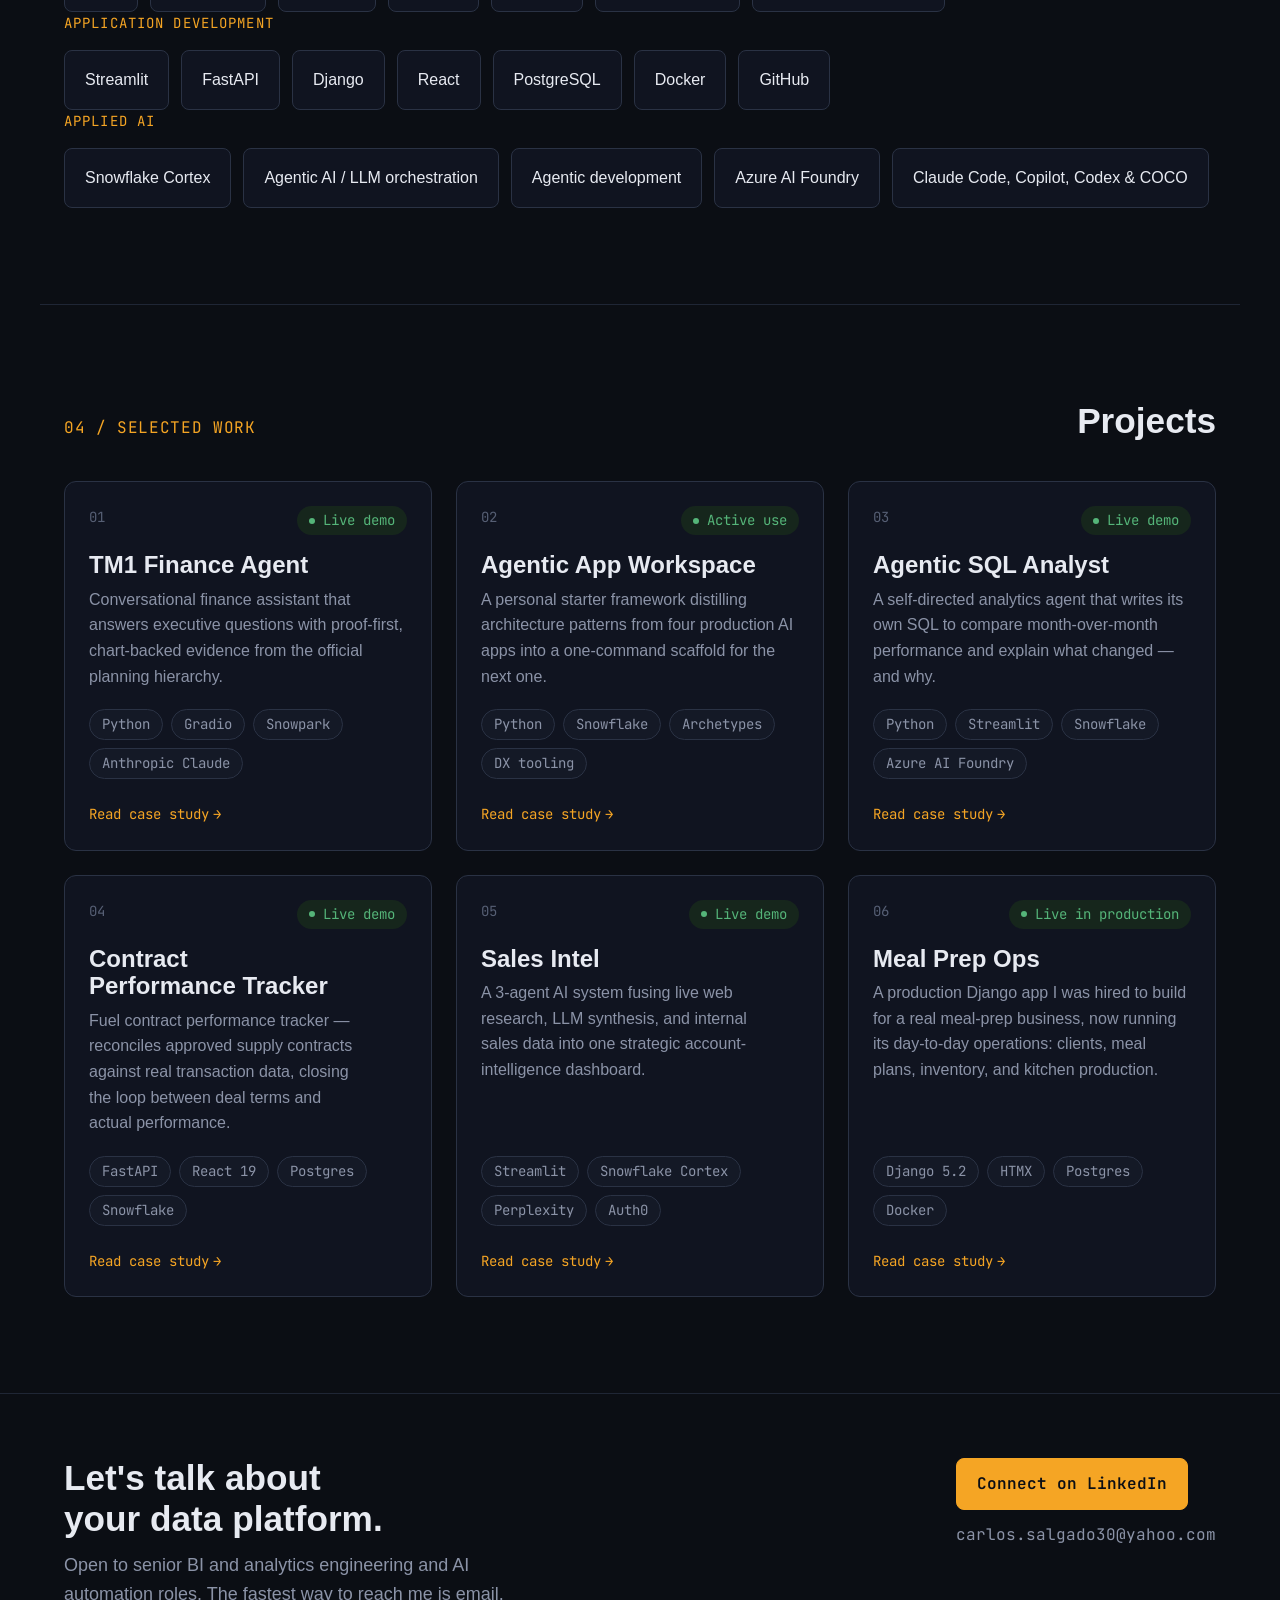
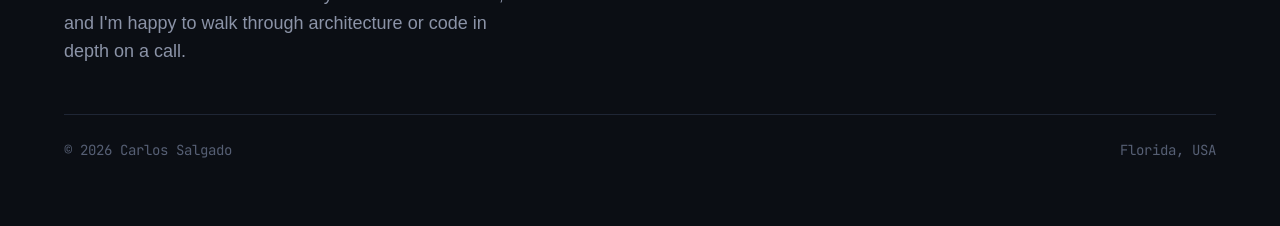
==== commit 2704ae9c: "Refine positioning: agentic ownership, education, tiered skills, data-protection notes - Reframe the" ====
--- a/index.html
+++ b/index.html
@@ -56,9 +56,10 @@
     <p class="hero-aside">The short version is on LinkedIn. This is the full one &mdash; who I am, the
       experience behind it, and demos you can actually open and run.</p>
     <div class="agentic-line">
-      <p><span class="agentic-label">Agentic development.</span> I don't write most of the code.
-        I engineer the context my AI coding agents read before they write it, then direct and
-        review each build rather than typing every line by hand.</p>
+      <p><span class="agentic-label">Agentic development.</span> I design the architecture, data
+        context, specifications, and reusable instructions that guide AI coding agents. I review,
+        test, troubleshoot, and refine each build while maintaining ownership of the business logic,
+        data quality, and user experience.</p>
       <div class="badge-row">
         <span class="tag">Claude Code</span>
         <span class="tag">GitHub Copilot</span>
@@ -96,9 +97,10 @@
           spreadsheets. It handles their client meal plans, turns everyone's weekly orders into
           actual thaw and packing lists for the kitchen, runs on staff phones, and flags inventory
           before they run short. Solo build, still live, still their day-to-day.</p>
-        <p>Based in Florida, finishing a BS in Applied Math (minor in AI/Data Science) at FIU, and
-          open to senior BI, analytics engineering, or AI automation roles if the right one comes
-          along.</p>
+        <p>Based in Florida. I hold a BS in Business Administration and an MBA, and I'm now
+          completing a second BS in Applied Mathematics at FIU, with a minor in AI and Data Science,
+          to deepen the technical foundation behind my work in analytics and applied AI. Open to
+          senior BI, analytics engineering, or AI automation roles if the right one comes along.</p>
       </div>
       <dl class="about-facts">
         <div class="fact">
@@ -247,23 +249,41 @@
       <span class="section-label">03 / Skills</span>
       <h2>What I work in</h2>
     </div>
-    <div class="skills-grid reveal">
-      <div class="skill-chip"><span class="idx">01</span><span class="name">SQL &amp; Snowflake</span></div>
-      <div class="skill-chip"><span class="idx">02</span><span class="name">Tableau</span></div>
-      <div class="skill-chip"><span class="idx">03</span><span class="name">Alteryx</span></div>
-      <div class="skill-chip"><span class="idx">04</span><span class="name">Python</span></div>
-      <div class="skill-chip"><span class="idx">05</span><span class="name">FastAPI</span></div>
-      <div class="skill-chip"><span class="idx">06</span><span class="name">React</span></div>
-      <div class="skill-chip"><span class="idx">07</span><span class="name">Django</span></div>
-      <div class="skill-chip"><span class="idx">08</span><span class="name">Streamlit</span></div>
-      <div class="skill-chip"><span class="idx">09</span><span class="name">ETL &amp; BI architecture</span></div>
-      <div class="skill-chip"><span class="idx">10</span><span class="name">Agentic AI / LLM orchestration</span></div>
-      <div class="skill-chip"><span class="idx">11</span><span class="name">Snowflake Cortex</span></div>
-      <div class="skill-chip"><span class="idx">12</span><span class="name">Claude Code, Copilot, Codex &amp; COCO</span></div>
-      <div class="skill-chip"><span class="idx">13</span><span class="name">GitHub</span></div>
-      <div class="skill-chip"><span class="idx">14</span><span class="name">Docker</span></div>
-      <div class="skill-chip"><span class="idx">15</span><span class="name">PostgreSQL</span></div>
-      <div class="skill-chip"><span class="idx">16</span><span class="name">Azure AI Foundry</span></div>
+    <div class="skills-groups reveal">
+      <div class="skill-group">
+        <span class="skill-group-label">Core expertise</span>
+        <div class="skill-chips">
+          <div class="skill-chip"><span class="name">SQL</span></div>
+          <div class="skill-chip"><span class="name">Snowflake</span></div>
+          <div class="skill-chip"><span class="name">Tableau</span></div>
+          <div class="skill-chip"><span class="name">Alteryx</span></div>
+          <div class="skill-chip"><span class="name">Python</span></div>
+          <div class="skill-chip"><span class="name">Data modeling</span></div>
+          <div class="skill-chip"><span class="name">ETL &amp; BI architecture</span></div>
+        </div>
+      </div>
+      <div class="skill-group">
+        <span class="skill-group-label">Application development</span>
+        <div class="skill-chips">
+          <div class="skill-chip"><span class="name">Streamlit</span></div>
+          <div class="skill-chip"><span class="name">FastAPI</span></div>
+          <div class="skill-chip"><span class="name">Django</span></div>
+          <div class="skill-chip"><span class="name">React</span></div>
+          <div class="skill-chip"><span class="name">PostgreSQL</span></div>
+          <div class="skill-chip"><span class="name">Docker</span></div>
+          <div class="skill-chip"><span class="name">GitHub</span></div>
+        </div>
+      </div>
+      <div class="skill-group">
+        <span class="skill-group-label">Applied AI</span>
+        <div class="skill-chips">
+          <div class="skill-chip"><span class="name">Snowflake Cortex</span></div>
+          <div class="skill-chip"><span class="name">Agentic AI / LLM orchestration</span></div>
+          <div class="skill-chip"><span class="name">Agentic development</span></div>
+          <div class="skill-chip"><span class="name">Azure AI Foundry</span></div>
+          <div class="skill-chip"><span class="name">Claude Code, Copilot, Codex &amp; COCO</span></div>
+        </div>
+      </div>
     </div>
   </section>
 
--- a/css/style.css
+++ b/css/style.css
@@ -528,20 +528,23 @@
 }
 
 /* ---------- Skills ---------- */
-.skills-grid {
-  display: grid;
-  grid-template-columns: repeat(4, 1fr);
+.skills-groups {
+  display: grid;
+  gap: var(--space-7);
+}
+.skill-group-label {
+  display: block;
+  font-family: var(--font-mono);
+  font-size: var(--text-xs);
+  text-transform: uppercase;
+  letter-spacing: 0.08em;
+  color: var(--color-primary);
+  margin-bottom: var(--space-4);
+}
+.skill-chips {
+  display: flex;
+  flex-wrap: wrap;
   gap: var(--space-3);
-}
-@media (max-width: 860px) {
-  .skills-grid {
-    grid-template-columns: repeat(2, 1fr);
-  }
-}
-@media (max-width: 480px) {
-  .skills-grid {
-    grid-template-columns: 1fr;
-  }
 }
 .skill-chip {
   display: flex;
@@ -753,12 +756,21 @@
   flex-wrap: wrap;
 }
 
+.demo-note {
+  display: flex;
+  align-items: center;
+  gap: var(--space-2);
+  margin-top: var(--space-6);
+  font-family: var(--font-mono);
+  font-size: var(--text-xs);
+  color: var(--color-text-faint);
+}
 .demo-embed {
   background: var(--color-surface);
   border: 1px solid var(--color-border);
   border-radius: var(--radius-lg);
   overflow: hidden;
-  margin-top: var(--space-8);
+  margin-top: var(--space-4);
 }
 .demo-embed-bar {
   display: flex;
@@ -894,6 +906,11 @@
   letter-spacing: 0.04em;
   margin-bottom: var(--space-3);
 }
+.sidebar-note {
+  font-size: var(--text-sm);
+  line-height: 1.5;
+  color: var(--color-text-muted);
+}
 @media (max-width: 900px) {
   .case-sidebar {
     position: static;
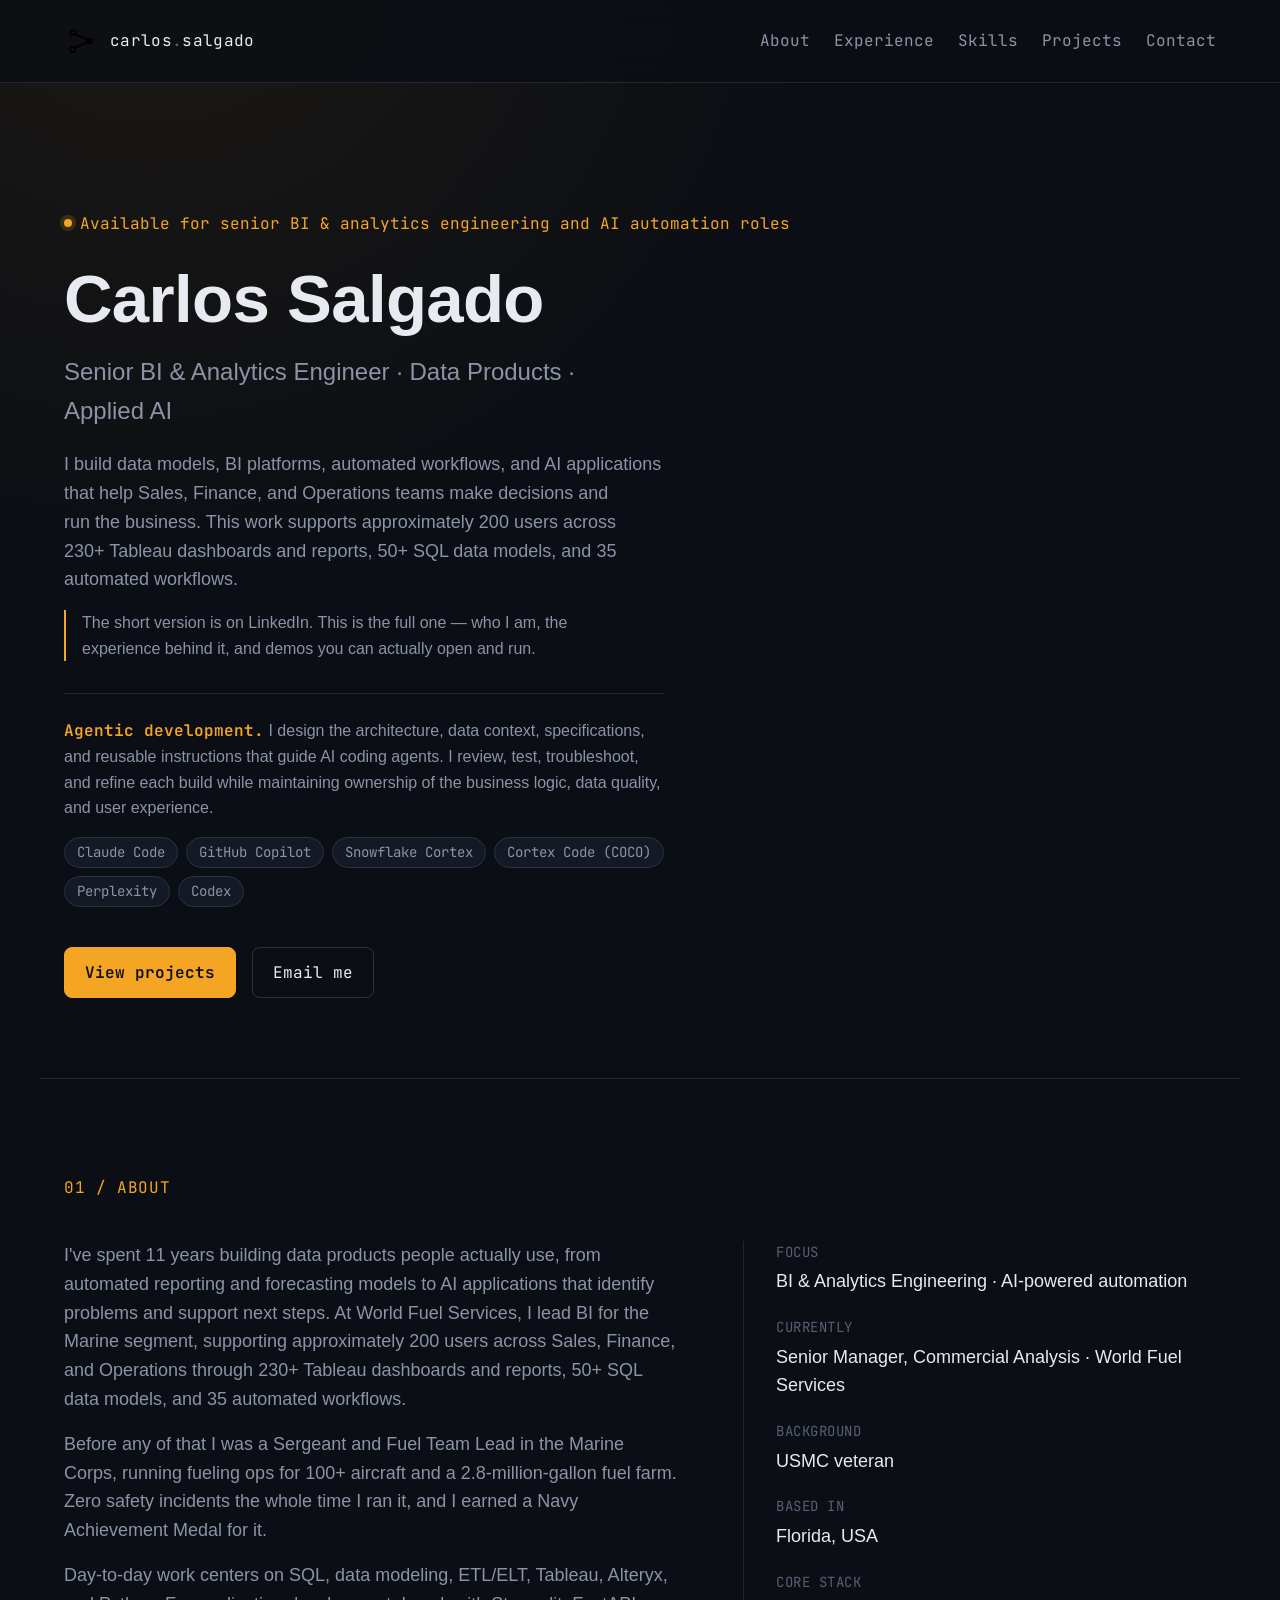
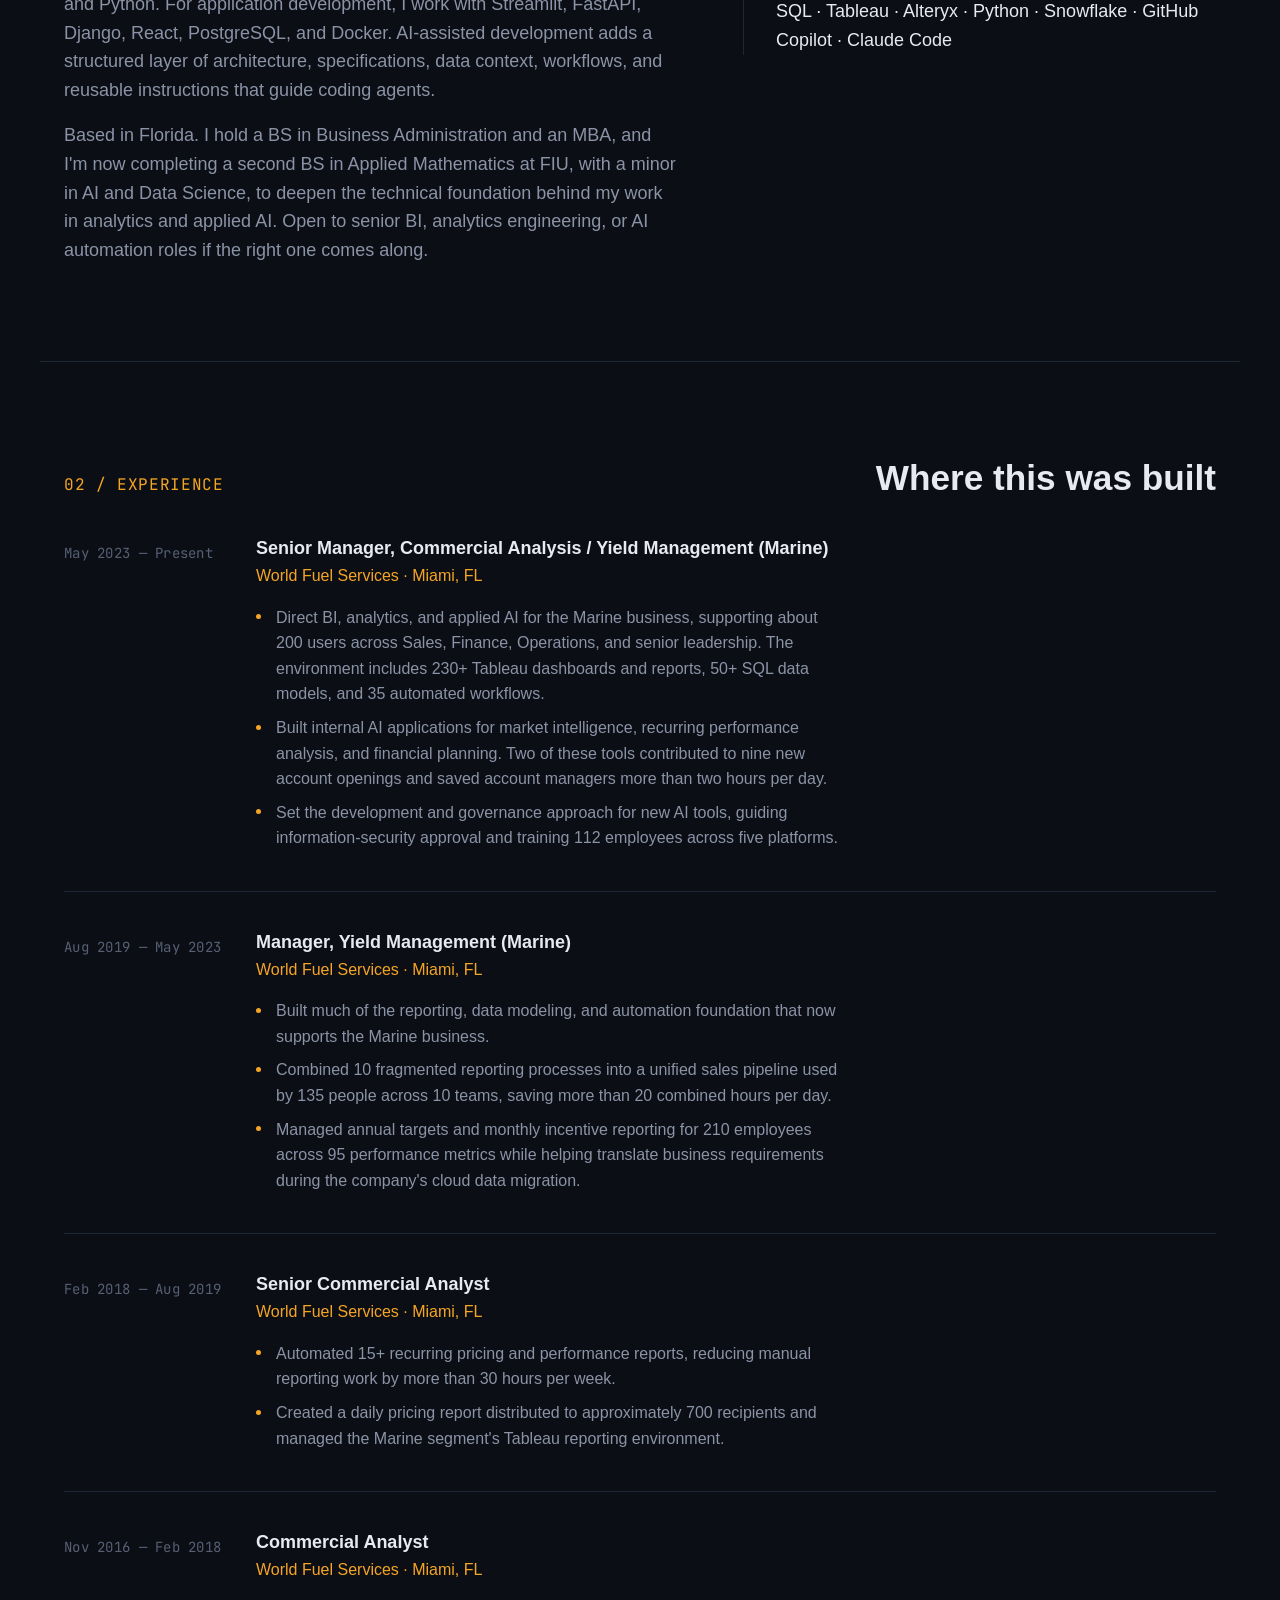
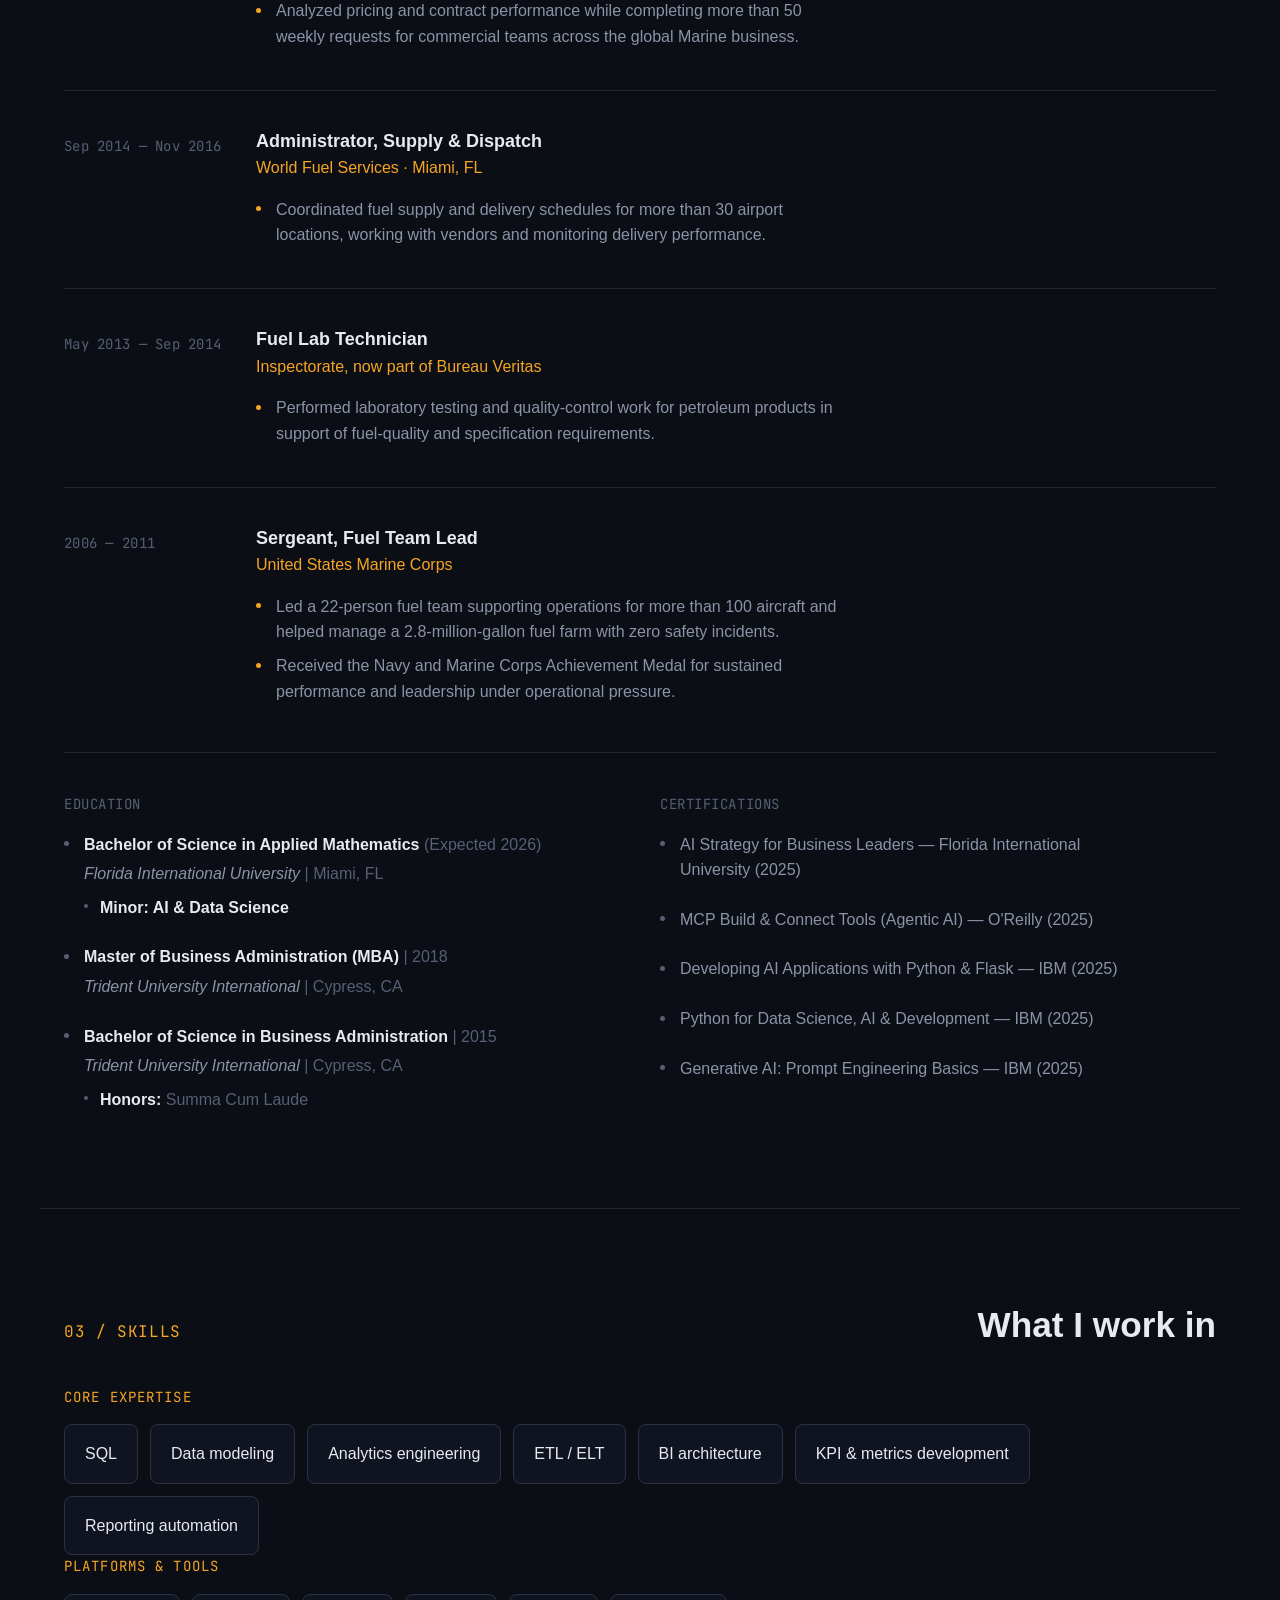
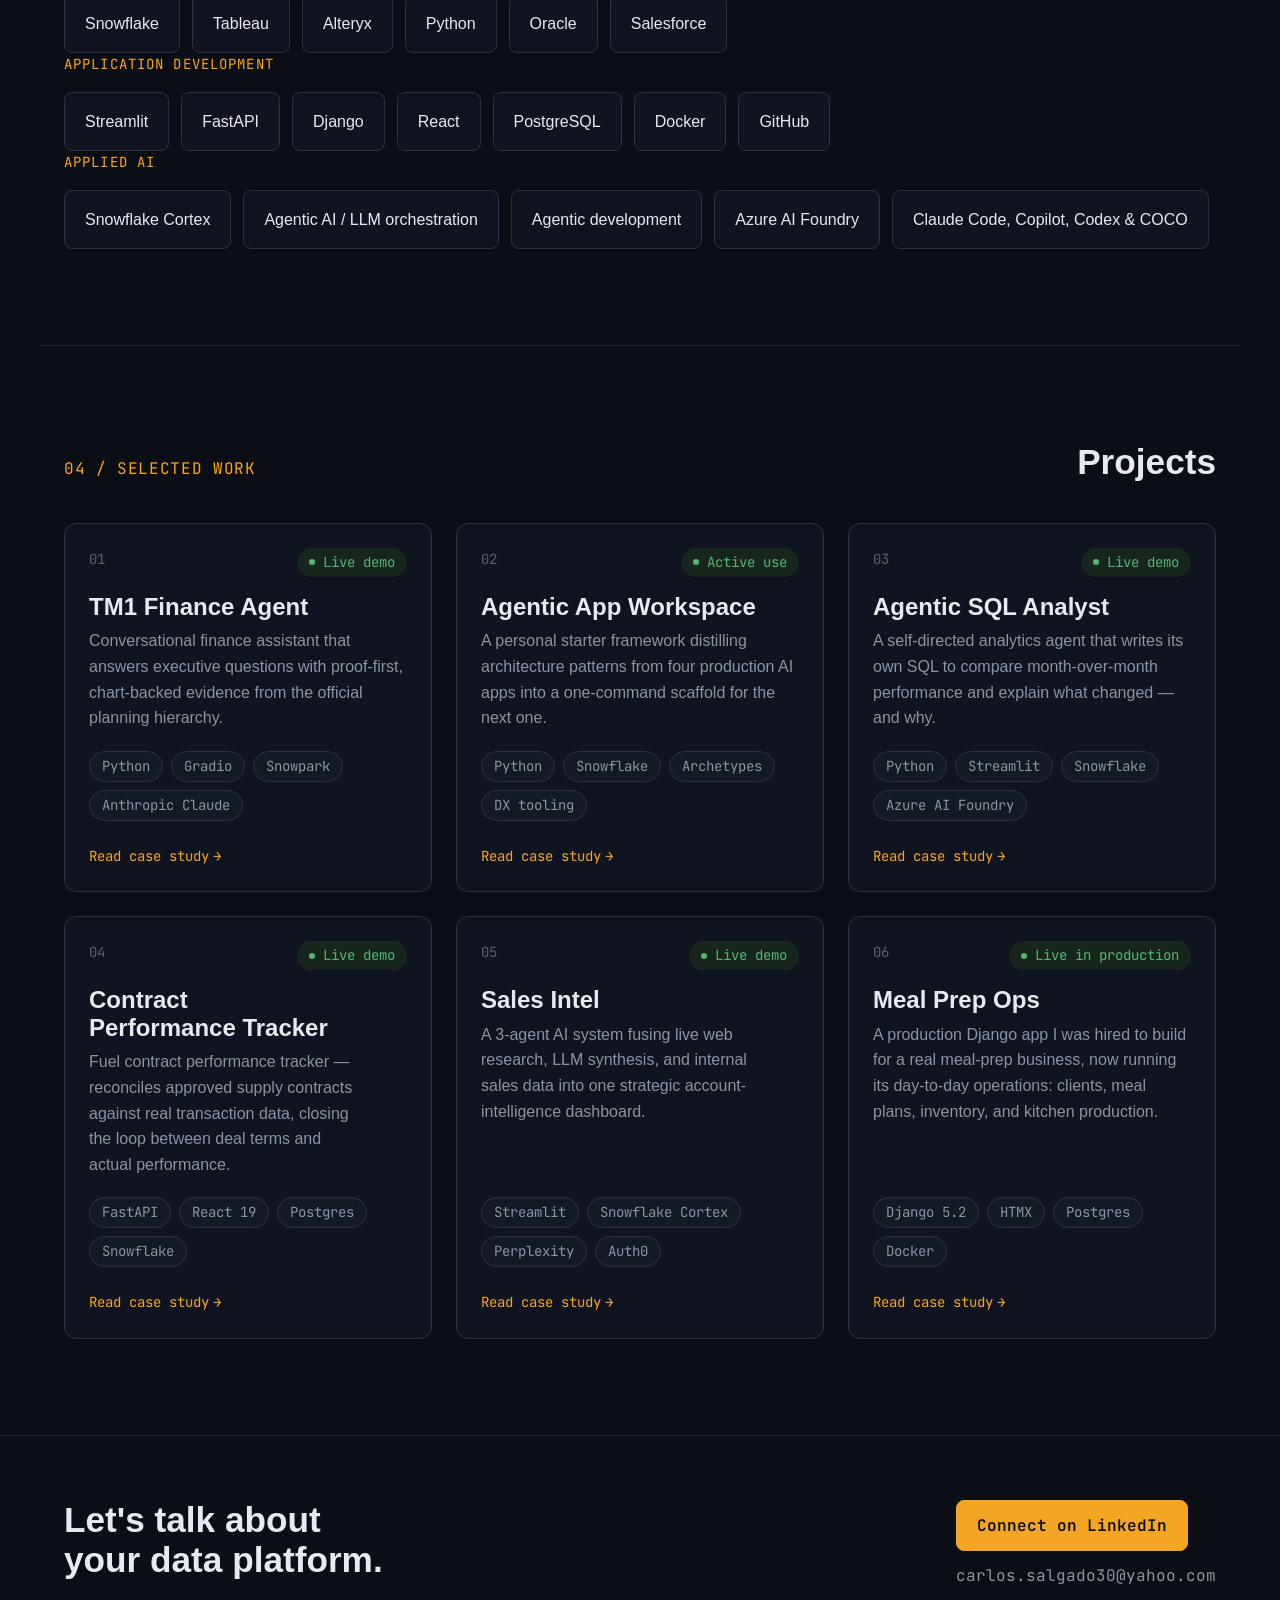
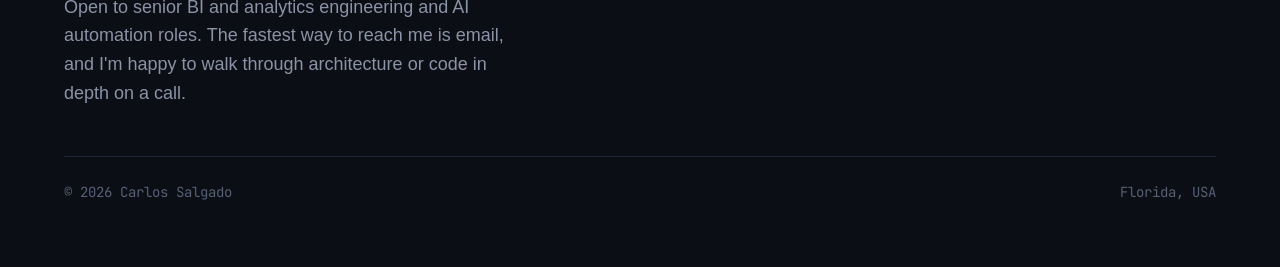
==== commit 65de658b: "Reframe homepage positioning away from Snowflake; expand experience - Meta/OG description, hero role" ====
--- a/index.html
+++ b/index.html
@@ -4,9 +4,9 @@
 <meta charset="UTF-8">
 <meta name="viewport" content="width=device-width, initial-scale=1.0">
 <title>Carlos Salgado — BI &amp; Analytics Engineer</title>
-<meta name="description" content="Carlos Salgado is a BI and analytics engineer with 11+ years building Snowflake-backed reporting ecosystems, agentic AI pipelines, and internal AI tools. USMC veteran based in Florida.">
+<meta name="description" content="Senior BI and Analytics Engineer with 11+ years building data models, BI platforms, automated workflows, and applied AI solutions for Sales, Finance, and Operations teams. U.S. Marine Corps veteran based in Florida.">
 <meta property="og:title" content="Carlos Salgado — BI &amp; Analytics Engineer">
-<meta property="og:description" content="BI ecosystems, agentic AI pipelines, and Snowflake-backed data platforms for finance and operations teams.">
+<meta property="og:description" content="Data models, BI platforms, automated workflows, and applied AI for Sales, Finance, and Operations teams.">
 <meta property="og:type" content="website">
 <meta property="og:url" content="https://sal1391.github.io/">
 <meta property="og:image" content="https://sal1391.github.io/assets/og/portfolio.png">
@@ -49,10 +49,11 @@
   <section class="hero container">
     <p class="hero-kicker">Available for senior BI &amp; analytics engineering and AI automation roles</p>
     <h1>Carlos Salgado</h1>
-    <p class="role">BI &amp; Analytics Engineer &middot; Applied AI &middot; Business Automation</p>
-    <p class="pitch">I build the BI ecosystems and AI decision tools that finance and operations
-      teams run on: 230+ production dashboards, Snowflake-backed data platforms, and agentic AI
-      pipelines that turn raw transactional data into decisions people can act on the same day.</p>
+    <p class="role">Senior BI &amp; Analytics Engineer &middot; Data Products &middot; Applied AI</p>
+    <p class="pitch">I build data models, BI platforms, automated workflows, and AI applications
+      that help Sales, Finance, and Operations teams make decisions and run the business. This work
+      supports approximately 200 users across 230+ Tableau dashboards and reports, 50+ SQL data
+      models, and 35 automated workflows.</p>
     <p class="hero-aside">The short version is on LinkedIn. This is the full one &mdash; who I am, the
       experience behind it, and demos you can actually open and run.</p>
     <div class="agentic-line">
@@ -81,22 +82,19 @@
     </div>
     <div class="about-grid">
       <div class="about-copy reveal">
-        <p>Eleven years now turning messy data into stuff people actually use: dashboards,
-          automated reports, models that predict things, and more recently, AI tools that flag
-          problems and recommend next steps on their own, instead of just handing you a chart. At
-          World Fuel Services I run BI for the whole Marine segment: 230+ dashboards and 35
-          automated workflows, feeding about 200 people across Sales, Finance, and Ops.</p>
+        <p>I've spent 11 years building data products people actually use, from automated
+          reporting and forecasting models to AI applications that identify problems and support
+          next steps. At World Fuel Services, I lead BI for the Marine segment, supporting
+          approximately 200 users across Sales, Finance, and Operations through 230+ Tableau
+          dashboards and reports, 50+ SQL data models, and 35 automated workflows.</p>
         <p>Before any of that I was a Sergeant and Fuel Team Lead in the Marine Corps, running
           fueling ops for 100+ aircraft and a 2.8-million-gallon fuel farm. Zero safety incidents
           the whole time I ran it, and I earned a Navy Achievement Medal for it.</p>
-        <p>Tech-wise I live in Snowflake, SQL, and Tableau for BI, Python/FastAPI on the backend,
-          React and Streamlit for anything front-facing. These days most of my time goes into
-          agentic pipelines, working with Claude Code, Copilot, Snowflake Cortex, Perplexity, and
-          Codex most days. More recently I've been doing freelance work on the side too. I built
-          and still run a Django app for a real meal-prep business that used to plan everything on
-          spreadsheets. It handles their client meal plans, turns everyone's weekly orders into
-          actual thaw and packing lists for the kitchen, runs on staff phones, and flags inventory
-          before they run short. Solo build, still live, still their day-to-day.</p>
+        <p>Day-to-day work centers on SQL, data modeling, ETL/ELT, Tableau, Alteryx, and Python.
+          For application development, I work with Streamlit, FastAPI, Django, React, PostgreSQL,
+          and Docker. AI-assisted development adds a structured layer of architecture,
+          specifications, data context, workflows, and reusable instructions that guide coding
+          agents.</p>
         <p>Based in Florida. I hold a BS in Business Administration and an MBA, and I'm now
           completing a second BS in Applied Mathematics at FIU, with a minor in AI and Data Science,
           to deepen the technical foundation behind my work in analytics and applied AI. Open to
@@ -121,7 +119,7 @@
         </div>
         <div class="fact">
           <dt>Core stack</dt>
-          <dd>Snowflake &middot; SQL &middot; Tableau &middot; Python &middot; Alteryx &middot; GitHub Copilot &middot; Claude Code</dd>
+          <dd>SQL &middot; Tableau &middot; Alteryx &middot; Python &middot; Snowflake &middot; GitHub Copilot &middot; Claude Code</dd>
         </div>
       </dl>
     </div>
@@ -139,10 +137,9 @@
           <h3>Senior Manager, Commercial Analysis / Yield Management (Marine)</h3>
           <p class="timeline-org">World Fuel Services &middot; Miami, FL</p>
           <ul role="list">
-            <li>Own the Marine segment's BI ecosystem, building data models, Tableau dashboards, and automated Alteryx workflows on Snowflake for Sales, Finance, Operations, and senior leadership.</li>
-            <li>Build AI applications on top of that data: a market-intelligence tool and a multi-agent research assistant on Snowflake Cortex, a conversational finance assistant, and an agent that writes and runs SQL for recurring performance reviews.</li>
-            <li>Structure how AI coding agents build these apps, engineering the context (maps, routers, specs, and skills in markdown) so builds are repeatable across Copilot, Claude, and Cortex.</li>
-            <li>Led Perplexity AI through infosec approval and train colleagues across the organization on AI tools including Copilot, Box AI, Zoom AI, Snowflake AI, and Azure AI.</li>
+            <li>Direct BI, analytics, and applied AI for the Marine business, supporting about 200 users across Sales, Finance, Operations, and senior leadership. The environment includes 230+ Tableau dashboards and reports, 50+ SQL data models, and 35 automated workflows.</li>
+            <li>Built internal AI applications for market intelligence, recurring performance analysis, and financial planning. Two of these tools contributed to nine new account openings and saved account managers more than two hours per day.</li>
+            <li>Set the development and governance approach for new AI tools, guiding information-security approval and training 112 employees across five platforms.</li>
           </ul>
         </div>
       </div>
@@ -152,10 +149,9 @@
           <h3>Manager, Yield Management (Marine)</h3>
           <p class="timeline-org">World Fuel Services &middot; Miami, FL</p>
           <ul role="list">
-            <li>Built and scaled the Marine segment's reporting: 230+ Tableau dashboards, 50+ custom SQL data models, and 35 automated Alteryx workflows on Snowflake.</li>
-            <li>Replaced manual Excel contract tracking with a self-service performance dashboard built in Quickbase.</li>
-            <li>Integrated Salesforce, Snowflake, and Oracle data into a single sales pipeline view, retiring a stack of separate ad hoc reports.</li>
-            <li>Designed and maintained the segment's target-setting and bonus-tracking model, and trained commercial teams on Tableau.</li>
+            <li>Built much of the reporting, data modeling, and automation foundation that now supports the Marine business.</li>
+            <li>Combined 10 fragmented reporting processes into a unified sales pipeline used by 135 people across 10 teams, saving more than 20 combined hours per day.</li>
+            <li>Managed annual targets and monthly incentive reporting for 210 employees across 95 performance metrics while helping translate business requirements during the company's cloud data migration.</li>
           </ul>
         </div>
       </div>
@@ -165,8 +161,8 @@
           <h3>Senior Commercial Analyst</h3>
           <p class="timeline-org">World Fuel Services &middot; Miami, FL</p>
           <ul role="list">
-            <li>Introduced SQL and Alteryx to the Marine team, automating pricing and performance reports that were previously built by hand in Excel.</li>
-            <li>Built and maintained the segment's Tableau reporting and managed the Tableau Server environment from the business side.</li>
+            <li>Automated 15+ recurring pricing and performance reports, reducing manual reporting work by more than 30 hours per week.</li>
+            <li>Created a daily pricing report distributed to approximately 700 recipients and managed the Marine segment's Tableau reporting environment.</li>
           </ul>
         </div>
       </div>
@@ -176,7 +172,7 @@
           <h3>Commercial Analyst</h3>
           <p class="timeline-org">World Fuel Services &middot; Miami, FL</p>
           <ul role="list">
-            <li>Analyzed buy/sell pricing performance and market trends to support commercial decisions across Marine contracts.</li>
+            <li>Analyzed pricing and contract performance while completing more than 50 weekly requests for commercial teams across the global Marine business.</li>
           </ul>
         </div>
       </div>
@@ -185,13 +181,19 @@
         <div class="timeline-body">
           <h3>Administrator, Supply &amp; Dispatch</h3>
           <p class="timeline-org">World Fuel Services &middot; Miami, FL</p>
+          <ul role="list">
+            <li>Coordinated fuel supply and delivery schedules for more than 30 airport locations, working with vendors and monitoring delivery performance.</li>
+          </ul>
         </div>
       </div>
       <div class="timeline-item">
         <div class="timeline-when"><span class="timeline-dates">May 2013 — Sep 2014</span></div>
         <div class="timeline-body">
           <h3>Fuel Lab Technician</h3>
-          <p class="timeline-org">Inspectorate</p>
+          <p class="timeline-org">Inspectorate, now part of Bureau Veritas</p>
+          <ul role="list">
+            <li>Performed laboratory testing and quality-control work for petroleum products in support of fuel-quality and specification requirements.</li>
+          </ul>
         </div>
       </div>
       <div class="timeline-item">
@@ -200,8 +202,8 @@
           <h3>Sergeant, Fuel Team Lead</h3>
           <p class="timeline-org">United States Marine Corps</p>
           <ul role="list">
-            <li>Led fueling operations for 100+ aircraft with zero safety incidents while managing a 2.8M-gallon fuel farm and supervising 22 personnel.</li>
-            <li>Awarded the Navy Achievement Medal for sustained performance under operational pressure.</li>
+            <li>Led a 22-person fuel team supporting operations for more than 100 aircraft and helped manage a 2.8-million-gallon fuel farm with zero safety incidents.</li>
+            <li>Received the Navy and Marine Corps Achievement Medal for sustained performance and leadership under operational pressure.</li>
           </ul>
         </div>
       </div>
@@ -254,12 +256,23 @@
         <span class="skill-group-label">Core expertise</span>
         <div class="skill-chips">
           <div class="skill-chip"><span class="name">SQL</span></div>
+          <div class="skill-chip"><span class="name">Data modeling</span></div>
+          <div class="skill-chip"><span class="name">Analytics engineering</span></div>
+          <div class="skill-chip"><span class="name">ETL / ELT</span></div>
+          <div class="skill-chip"><span class="name">BI architecture</span></div>
+          <div class="skill-chip"><span class="name">KPI &amp; metrics development</span></div>
+          <div class="skill-chip"><span class="name">Reporting automation</span></div>
+        </div>
+      </div>
+      <div class="skill-group">
+        <span class="skill-group-label">Platforms &amp; tools</span>
+        <div class="skill-chips">
           <div class="skill-chip"><span class="name">Snowflake</span></div>
           <div class="skill-chip"><span class="name">Tableau</span></div>
           <div class="skill-chip"><span class="name">Alteryx</span></div>
           <div class="skill-chip"><span class="name">Python</span></div>
-          <div class="skill-chip"><span class="name">Data modeling</span></div>
-          <div class="skill-chip"><span class="name">ETL &amp; BI architecture</span></div>
+          <div class="skill-chip"><span class="name">Oracle</span></div>
+          <div class="skill-chip"><span class="name">Salesforce</span></div>
         </div>
       </div>
       <div class="skill-group">
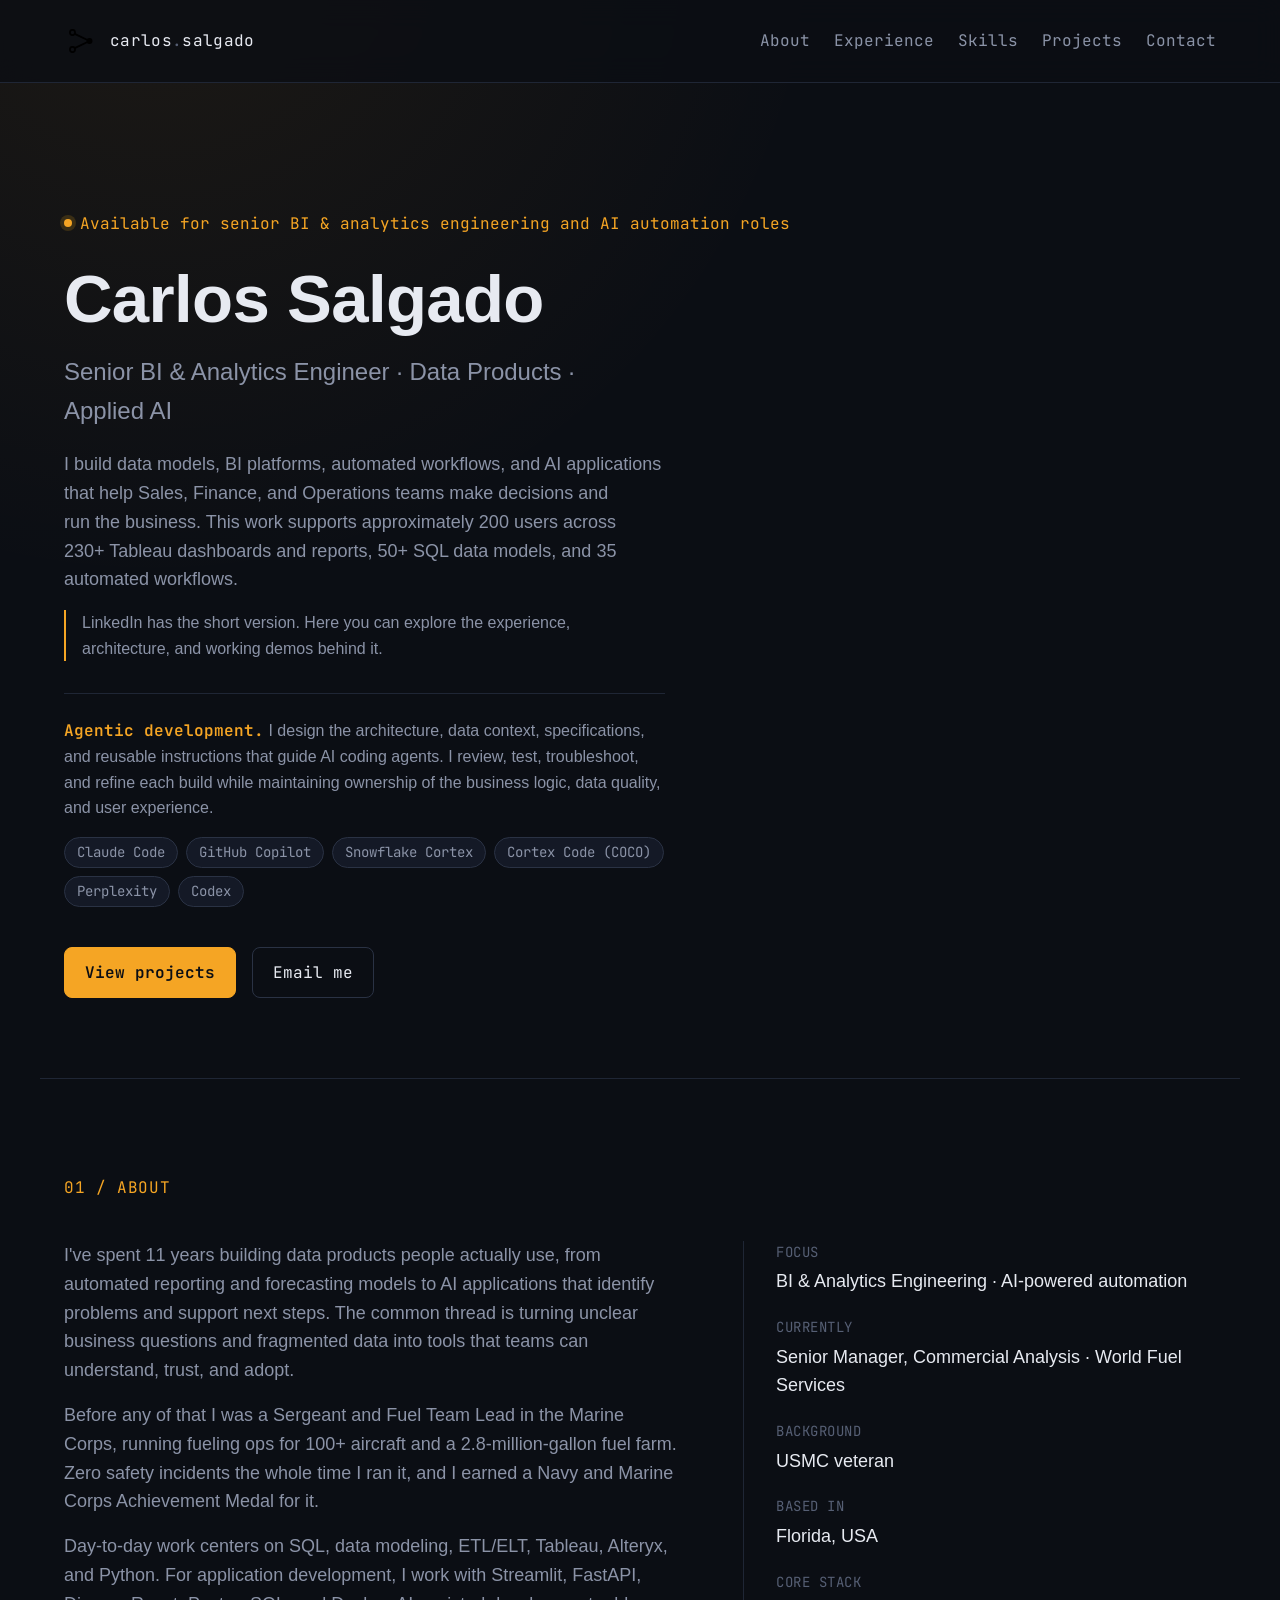
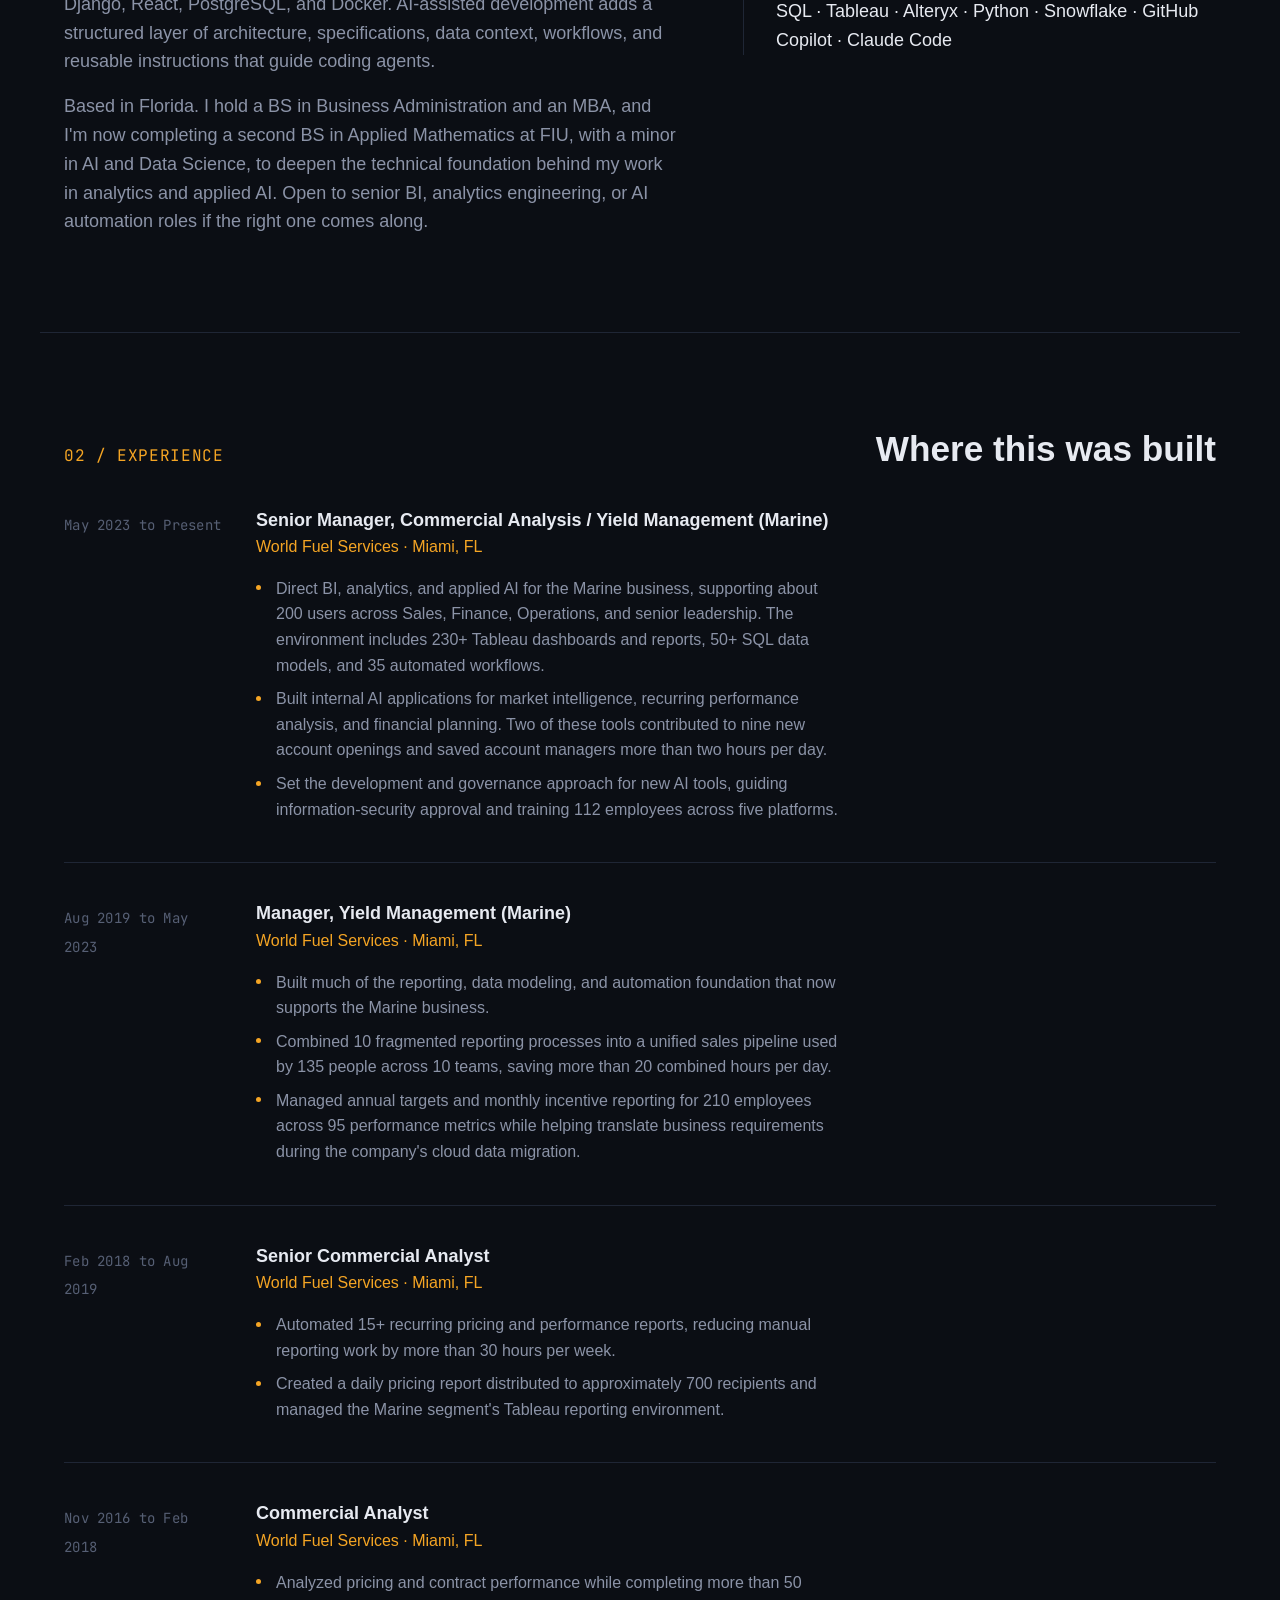
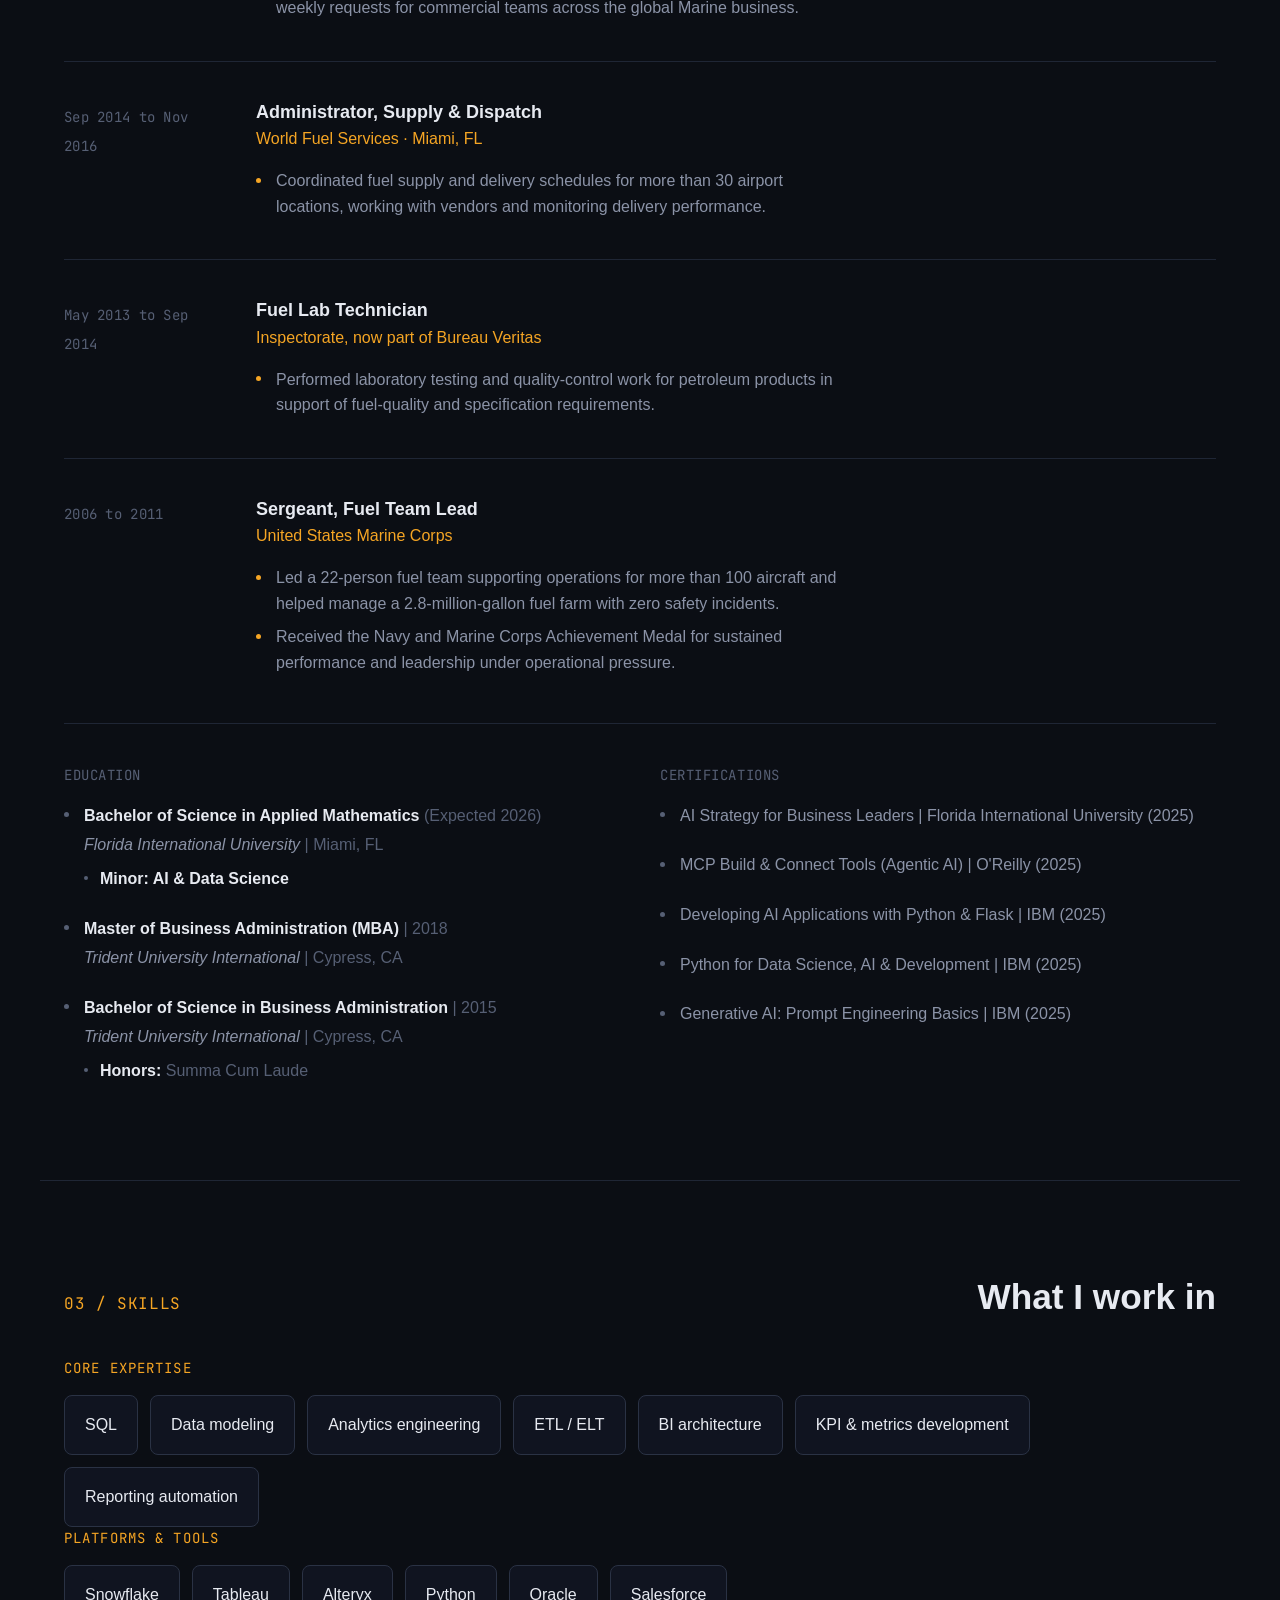
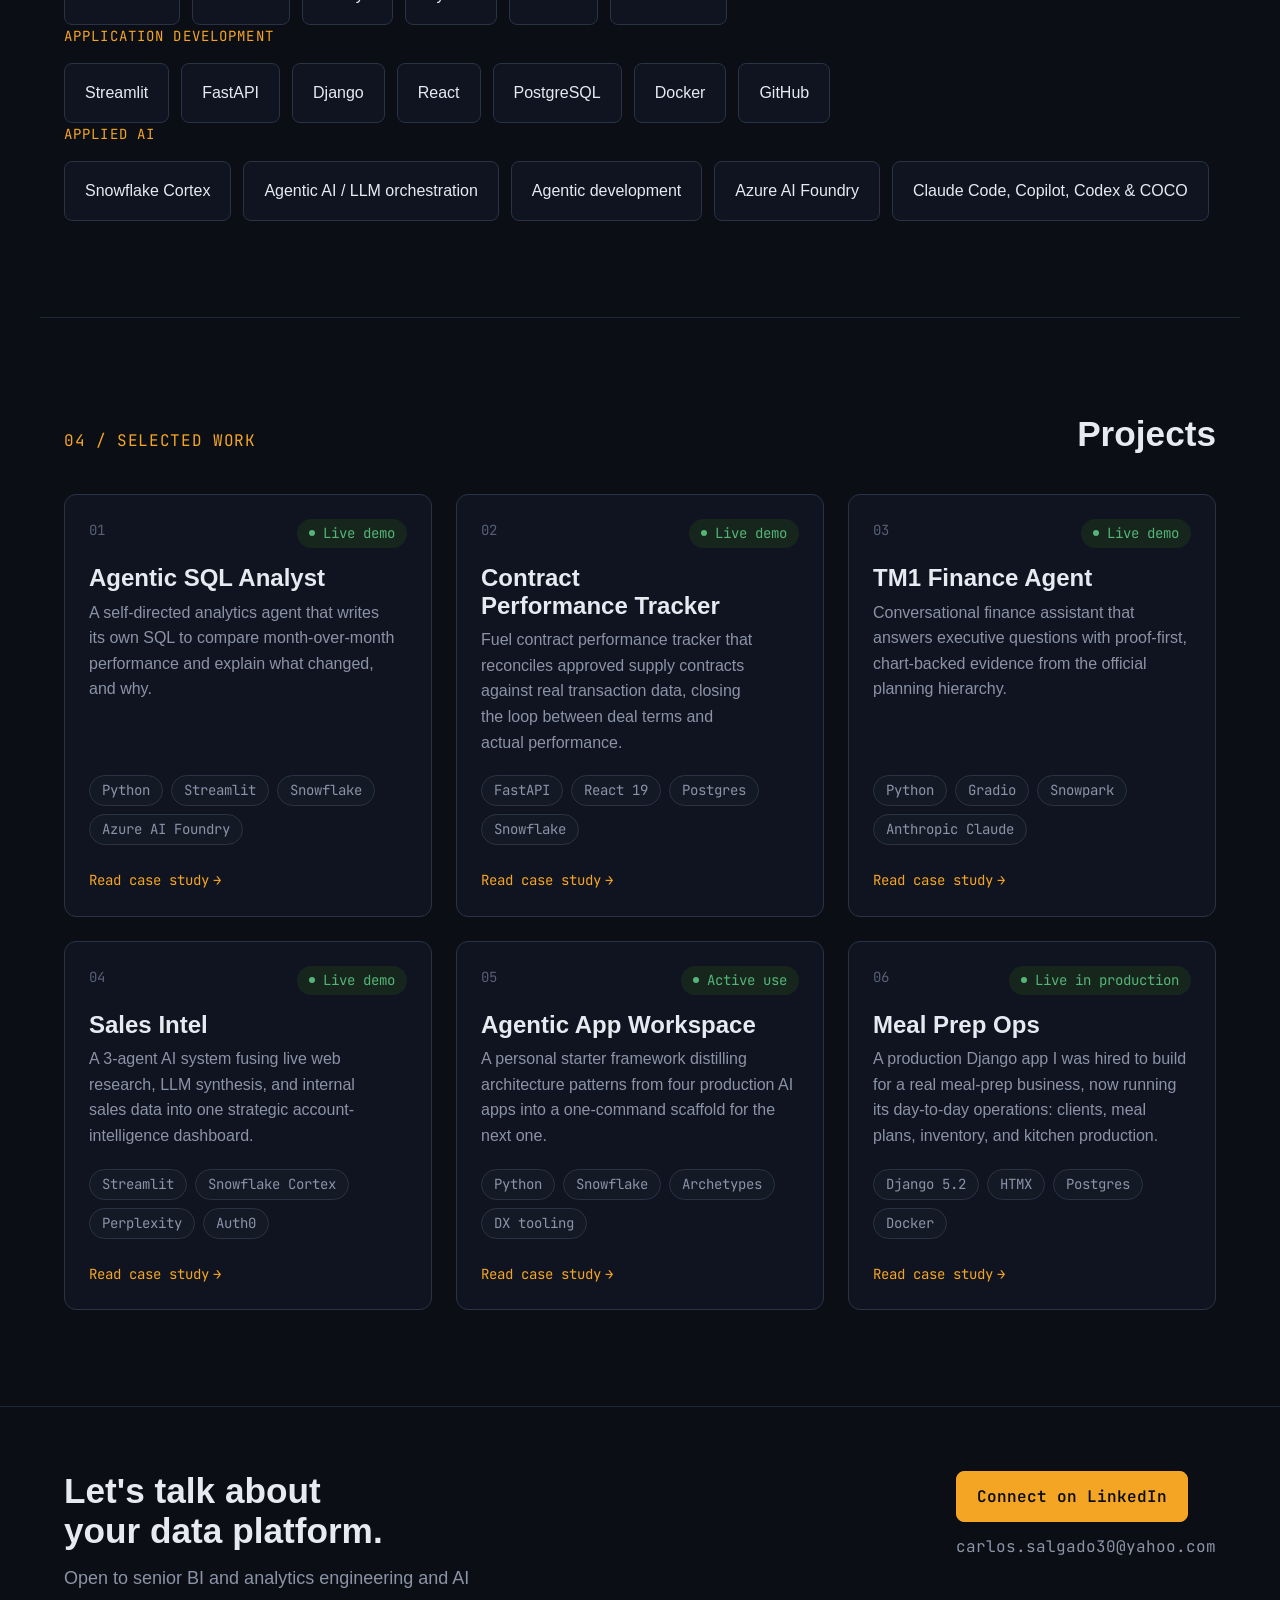
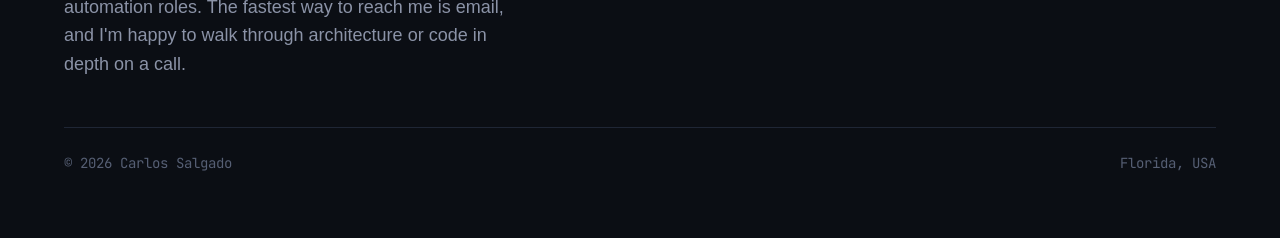
==== commit 6ab871e2: "Reorder projects, trim repeated metrics, and remove em dashes - Reorder homepage projects (Agentic S" ====
--- a/index.html
+++ b/index.html
@@ -3,9 +3,9 @@
 <head>
 <meta charset="UTF-8">
 <meta name="viewport" content="width=device-width, initial-scale=1.0">
-<title>Carlos Salgado — BI &amp; Analytics Engineer</title>
+<title>Carlos Salgado | Senior BI &amp; Analytics Engineer</title>
 <meta name="description" content="Senior BI and Analytics Engineer with 11+ years building data models, BI platforms, automated workflows, and applied AI solutions for Sales, Finance, and Operations teams. U.S. Marine Corps veteran based in Florida.">
-<meta property="og:title" content="Carlos Salgado — BI &amp; Analytics Engineer">
+<meta property="og:title" content="Carlos Salgado | Senior BI &amp; Analytics Engineer">
 <meta property="og:description" content="Data models, BI platforms, automated workflows, and applied AI for Sales, Finance, and Operations teams.">
 <meta property="og:type" content="website">
 <meta property="og:url" content="https://sal1391.github.io/">
@@ -30,7 +30,7 @@
 
 <header class="site-header">
   <div class="container">
-    <a href="./index.html" class="brand" aria-label="Carlos Salgado — home">
+    <a href="./index.html" class="brand" aria-label="Carlos Salgado, home">
       <img src="./assets/mark.svg" alt="" class="brand-mark" width="34" height="34">
       <span class="brand-name">carlos<span class="dim">.</span>salgado</span>
     </a>
@@ -54,8 +54,8 @@
       that help Sales, Finance, and Operations teams make decisions and run the business. This work
       supports approximately 200 users across 230+ Tableau dashboards and reports, 50+ SQL data
       models, and 35 automated workflows.</p>
-    <p class="hero-aside">The short version is on LinkedIn. This is the full one &mdash; who I am, the
-      experience behind it, and demos you can actually open and run.</p>
+    <p class="hero-aside">LinkedIn has the short version. Here you can explore the experience,
+      architecture, and working demos behind it.</p>
     <div class="agentic-line">
       <p><span class="agentic-label">Agentic development.</span> I design the architecture, data
         context, specifications, and reusable instructions that guide AI coding agents. I review,
@@ -84,12 +84,11 @@
       <div class="about-copy reveal">
         <p>I've spent 11 years building data products people actually use, from automated
           reporting and forecasting models to AI applications that identify problems and support
-          next steps. At World Fuel Services, I lead BI for the Marine segment, supporting
-          approximately 200 users across Sales, Finance, and Operations through 230+ Tableau
-          dashboards and reports, 50+ SQL data models, and 35 automated workflows.</p>
+          next steps. The common thread is turning unclear business questions and fragmented data
+          into tools that teams can understand, trust, and adopt.</p>
         <p>Before any of that I was a Sergeant and Fuel Team Lead in the Marine Corps, running
           fueling ops for 100+ aircraft and a 2.8-million-gallon fuel farm. Zero safety incidents
-          the whole time I ran it, and I earned a Navy Achievement Medal for it.</p>
+          the whole time I ran it, and I earned a Navy and Marine Corps Achievement Medal for it.</p>
         <p>Day-to-day work centers on SQL, data modeling, ETL/ELT, Tableau, Alteryx, and Python.
           For application development, I work with Streamlit, FastAPI, Django, React, PostgreSQL,
           and Docker. AI-assisted development adds a structured layer of architecture,
@@ -132,7 +131,7 @@
     </div>
     <div class="timeline reveal">
       <div class="timeline-item">
-        <div class="timeline-when"><span class="timeline-dates">May 2023 — Present</span></div>
+        <div class="timeline-when"><span class="timeline-dates">May 2023 to Present</span></div>
         <div class="timeline-body">
           <h3>Senior Manager, Commercial Analysis / Yield Management (Marine)</h3>
           <p class="timeline-org">World Fuel Services &middot; Miami, FL</p>
@@ -144,7 +143,7 @@
         </div>
       </div>
       <div class="timeline-item">
-        <div class="timeline-when"><span class="timeline-dates">Aug 2019 — May 2023</span></div>
+        <div class="timeline-when"><span class="timeline-dates">Aug 2019 to May 2023</span></div>
         <div class="timeline-body">
           <h3>Manager, Yield Management (Marine)</h3>
           <p class="timeline-org">World Fuel Services &middot; Miami, FL</p>
@@ -156,7 +155,7 @@
         </div>
       </div>
       <div class="timeline-item">
-        <div class="timeline-when"><span class="timeline-dates">Feb 2018 — Aug 2019</span></div>
+        <div class="timeline-when"><span class="timeline-dates">Feb 2018 to Aug 2019</span></div>
         <div class="timeline-body">
           <h3>Senior Commercial Analyst</h3>
           <p class="timeline-org">World Fuel Services &middot; Miami, FL</p>
@@ -167,7 +166,7 @@
         </div>
       </div>
       <div class="timeline-item">
-        <div class="timeline-when"><span class="timeline-dates">Nov 2016 — Feb 2018</span></div>
+        <div class="timeline-when"><span class="timeline-dates">Nov 2016 to Feb 2018</span></div>
         <div class="timeline-body">
           <h3>Commercial Analyst</h3>
           <p class="timeline-org">World Fuel Services &middot; Miami, FL</p>
@@ -177,7 +176,7 @@
         </div>
       </div>
       <div class="timeline-item">
-        <div class="timeline-when"><span class="timeline-dates">Sep 2014 — Nov 2016</span></div>
+        <div class="timeline-when"><span class="timeline-dates">Sep 2014 to Nov 2016</span></div>
         <div class="timeline-body">
           <h3>Administrator, Supply &amp; Dispatch</h3>
           <p class="timeline-org">World Fuel Services &middot; Miami, FL</p>
@@ -187,7 +186,7 @@
         </div>
       </div>
       <div class="timeline-item">
-        <div class="timeline-when"><span class="timeline-dates">May 2013 — Sep 2014</span></div>
+        <div class="timeline-when"><span class="timeline-dates">May 2013 to Sep 2014</span></div>
         <div class="timeline-body">
           <h3>Fuel Lab Technician</h3>
           <p class="timeline-org">Inspectorate, now part of Bureau Veritas</p>
@@ -197,7 +196,7 @@
         </div>
       </div>
       <div class="timeline-item">
-        <div class="timeline-when"><span class="timeline-dates">2006 — 2011</span></div>
+        <div class="timeline-when"><span class="timeline-dates">2006 to 2011</span></div>
         <div class="timeline-body">
           <h3>Sergeant, Fuel Team Lead</h3>
           <p class="timeline-org">United States Marine Corps</p>
@@ -236,11 +235,11 @@
       <div class="edu-block">
         <span class="sidebar-label">Certifications</span>
         <ul class="edu-list">
-          <li>AI Strategy for Business Leaders — Florida International University (2025)</li>
-          <li>MCP Build &amp; Connect Tools (Agentic AI) — O'Reilly (2025)</li>
-          <li>Developing AI Applications with Python &amp; Flask — IBM (2025)</li>
-          <li>Python for Data Science, AI &amp; Development — IBM (2025)</li>
-          <li>Generative AI: Prompt Engineering Basics — IBM (2025)</li>
+          <li>AI Strategy for Business Leaders | Florida International University (2025)</li>
+          <li>MCP Build &amp; Connect Tools (Agentic AI) | O'Reilly (2025)</li>
+          <li>Developing AI Applications with Python &amp; Flask | IBM (2025)</li>
+          <li>Python for Data Science, AI &amp; Development | IBM (2025)</li>
+          <li>Generative AI: Prompt Engineering Basics | IBM (2025)</li>
         </ul>
       </div>
     </div>
@@ -307,9 +306,47 @@
     </div>
     <div class="project-grid">
 
+      <a href="./projects/agentic-sql-analyst.html" class="project-card reveal">
+        <div class="card-top">
+          <span class="card-index">01</span>
+          <span class="status status-live">Live demo</span>
+        </div>
+        <h3>Agentic SQL Analyst</h3>
+        <p class="one-liner">A self-directed analytics agent that writes its own SQL to compare
+          month-over-month performance and explain what changed, and why.</p>
+        <div class="card-foot">
+          <div class="badge-row">
+            <span class="tag">Python</span>
+            <span class="tag">Streamlit</span>
+            <span class="tag">Snowflake</span>
+            <span class="tag">Azure AI Foundry</span>
+          </div>
+          <span class="view-link">Read case study</span>
+        </div>
+      </a>
+
+      <a href="./projects/contract-performance-tracker.html" class="project-card reveal">
+        <div class="card-top">
+          <span class="card-index">02</span>
+          <span class="status status-live">Live demo</span>
+        </div>
+        <h3>Contract Performance Tracker</h3>
+        <p class="one-liner">Fuel contract performance tracker that reconciles approved supply contracts
+          against real transaction data, closing the loop between deal terms and actual performance.</p>
+        <div class="card-foot">
+          <div class="badge-row">
+            <span class="tag">FastAPI</span>
+            <span class="tag">React 19</span>
+            <span class="tag">Postgres</span>
+            <span class="tag">Snowflake</span>
+          </div>
+          <span class="view-link">Read case study</span>
+        </div>
+      </a>
+
       <a href="./projects/tm1-finance-agent.html" class="project-card reveal">
         <div class="card-top">
-          <span class="card-index">01</span>
+          <span class="card-index">03</span>
           <span class="status status-live">Live demo</span>
         </div>
         <h3>TM1 Finance Agent</h3>
@@ -326,9 +363,28 @@
         </div>
       </a>
 
+      <a href="./projects/sales-intel.html" class="project-card reveal">
+        <div class="card-top">
+          <span class="card-index">04</span>
+          <span class="status status-live">Live demo</span>
+        </div>
+        <h3>Sales Intel</h3>
+        <p class="one-liner">A 3-agent AI system fusing live web research, LLM synthesis, and internal
+          sales data into one strategic account-intelligence dashboard.</p>
+        <div class="card-foot">
+          <div class="badge-row">
+            <span class="tag">Streamlit</span>
+            <span class="tag">Snowflake Cortex</span>
+            <span class="tag">Perplexity</span>
+            <span class="tag">Auth0</span>
+          </div>
+          <span class="view-link">Read case study</span>
+        </div>
+      </a>
+
       <a href="./projects/agentic-app-workspace.html" class="project-card reveal">
         <div class="card-top">
-          <span class="card-index">02</span>
+          <span class="card-index">05</span>
           <span class="status status-live">Active use</span>
         </div>
         <h3>Agentic App Workspace</h3>
@@ -340,63 +396,6 @@
             <span class="tag">Snowflake</span>
             <span class="tag">Archetypes</span>
             <span class="tag">DX tooling</span>
-          </div>
-          <span class="view-link">Read case study</span>
-        </div>
-      </a>
-
-      <a href="./projects/agentic-sql-analyst.html" class="project-card reveal">
-        <div class="card-top">
-          <span class="card-index">03</span>
-          <span class="status status-live">Live demo</span>
-        </div>
-        <h3>Agentic SQL Analyst</h3>
-        <p class="one-liner">A self-directed analytics agent that writes its own SQL to compare
-          month-over-month performance and explain what changed — and why.</p>
-        <div class="card-foot">
-          <div class="badge-row">
-            <span class="tag">Python</span>
-            <span class="tag">Streamlit</span>
-            <span class="tag">Snowflake</span>
-            <span class="tag">Azure AI Foundry</span>
-          </div>
-          <span class="view-link">Read case study</span>
-        </div>
-      </a>
-
-      <a href="./projects/contract-performance-tracker.html" class="project-card reveal">
-        <div class="card-top">
-          <span class="card-index">04</span>
-          <span class="status status-live">Live demo</span>
-        </div>
-        <h3>Contract Performance Tracker</h3>
-        <p class="one-liner">Fuel contract performance tracker — reconciles approved supply contracts
-          against real transaction data, closing the loop between deal terms and actual performance.</p>
-        <div class="card-foot">
-          <div class="badge-row">
-            <span class="tag">FastAPI</span>
-            <span class="tag">React 19</span>
-            <span class="tag">Postgres</span>
-            <span class="tag">Snowflake</span>
-          </div>
-          <span class="view-link">Read case study</span>
-        </div>
-      </a>
-
-      <a href="./projects/sales-intel.html" class="project-card reveal">
-        <div class="card-top">
-          <span class="card-index">05</span>
-          <span class="status status-live">Live demo</span>
-        </div>
-        <h3>Sales Intel</h3>
-        <p class="one-liner">A 3-agent AI system fusing live web research, LLM synthesis, and internal
-          sales data into one strategic account-intelligence dashboard.</p>
-        <div class="card-foot">
-          <div class="badge-row">
-            <span class="tag">Streamlit</span>
-            <span class="tag">Snowflake Cortex</span>
-            <span class="tag">Perplexity</span>
-            <span class="tag">Auth0</span>
           </div>
           <span class="view-link">Read case study</span>
         </div>
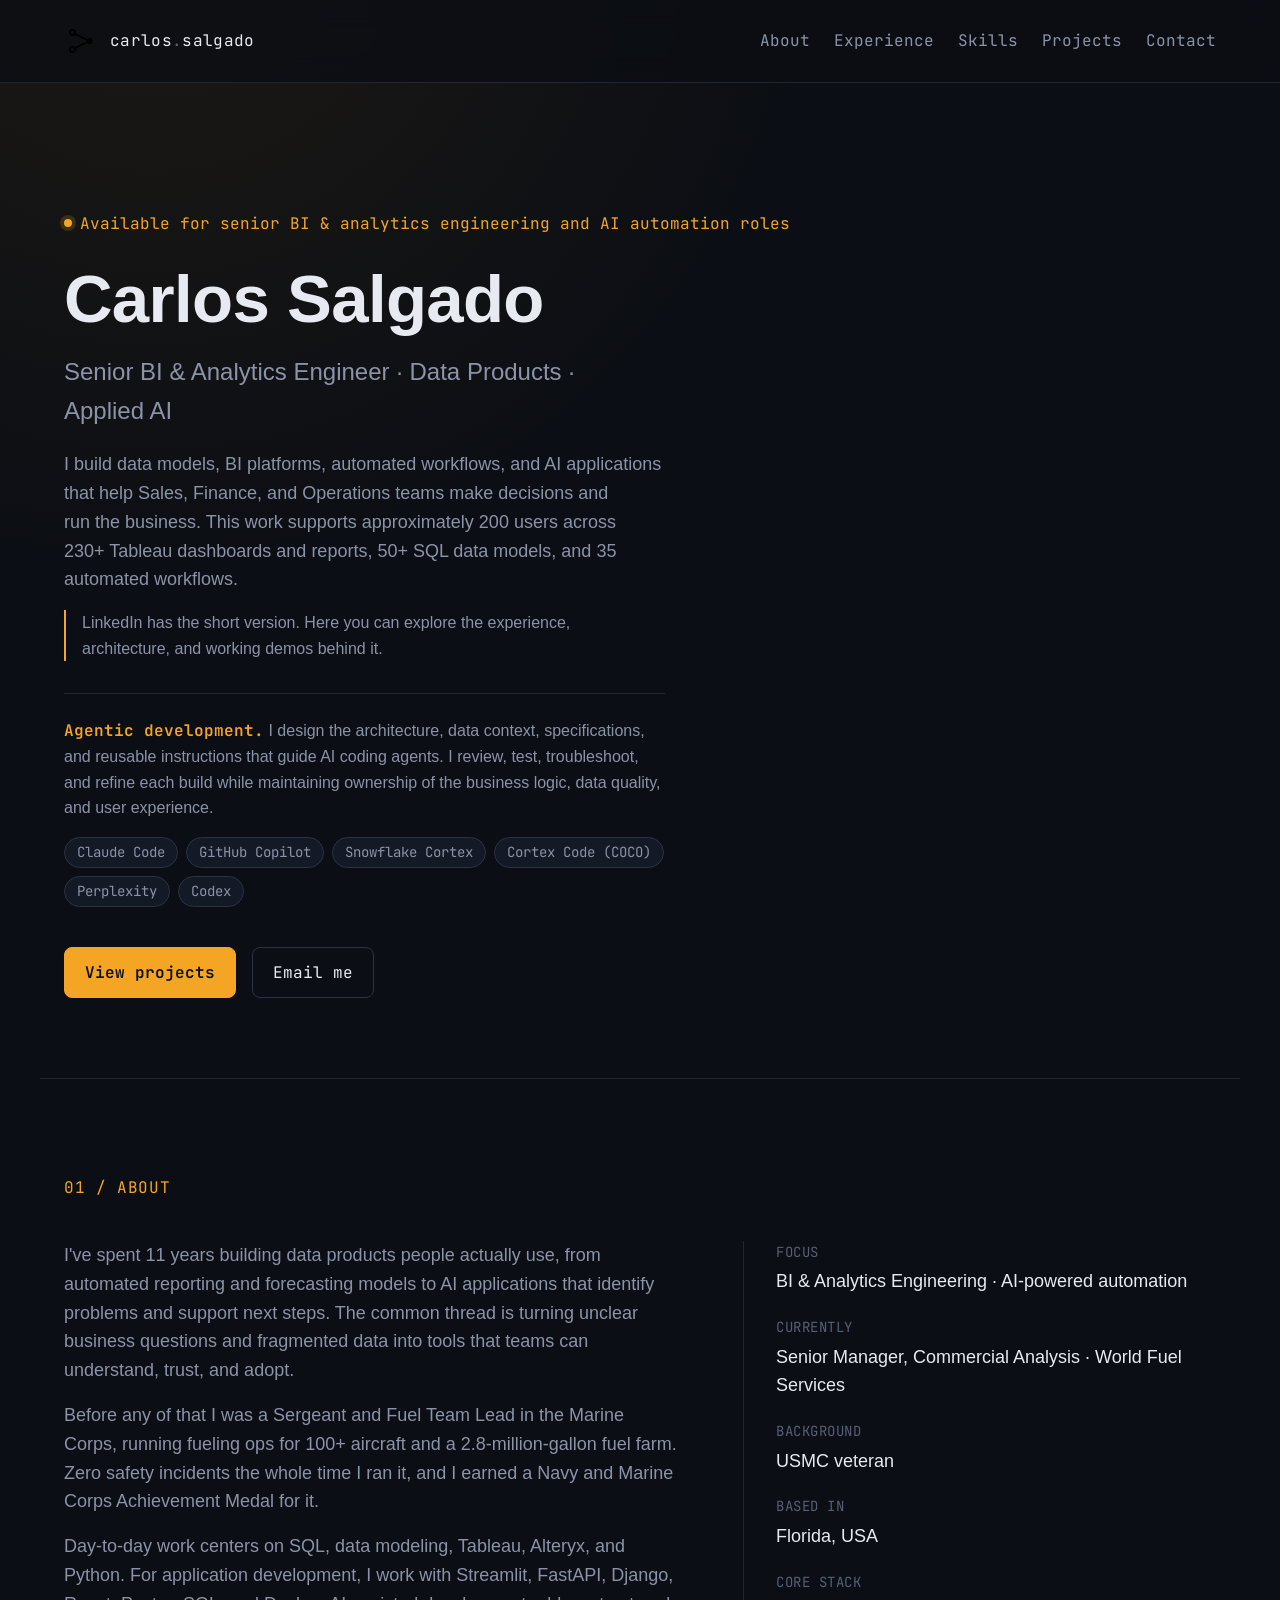
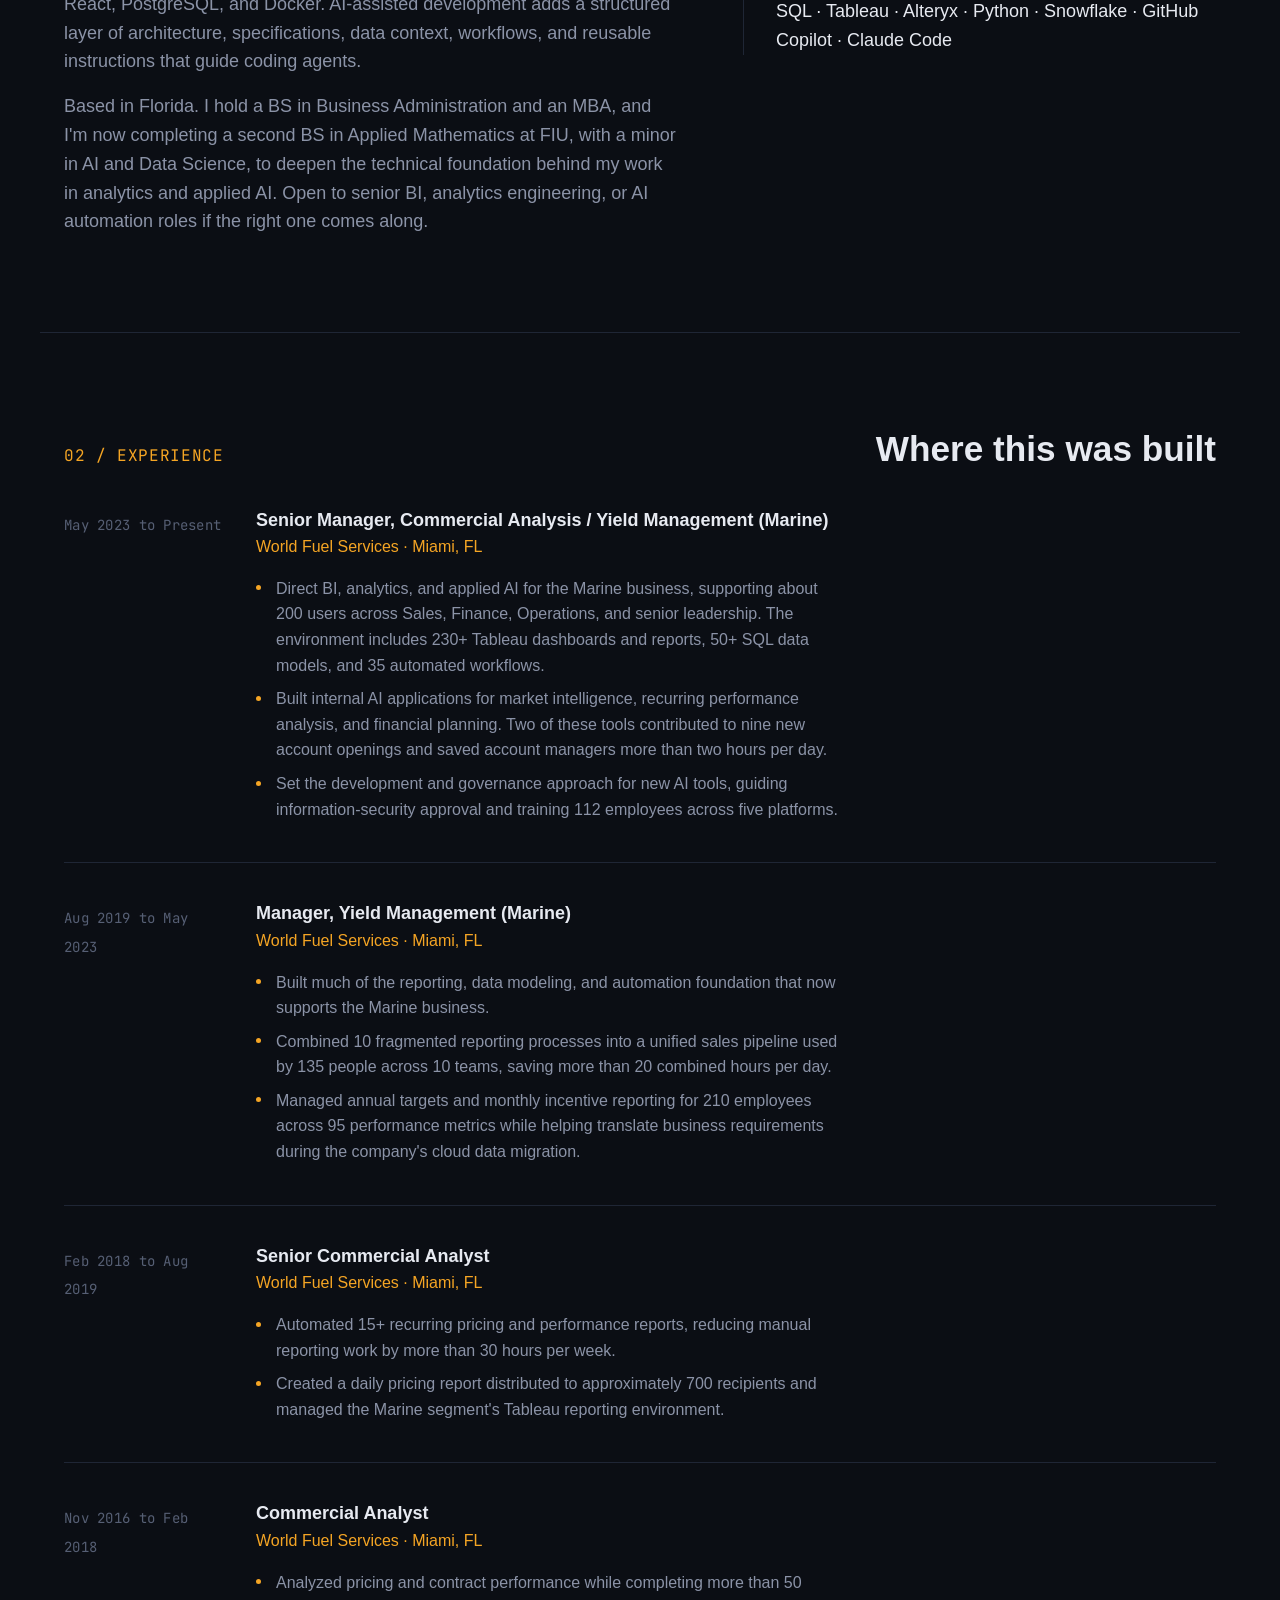
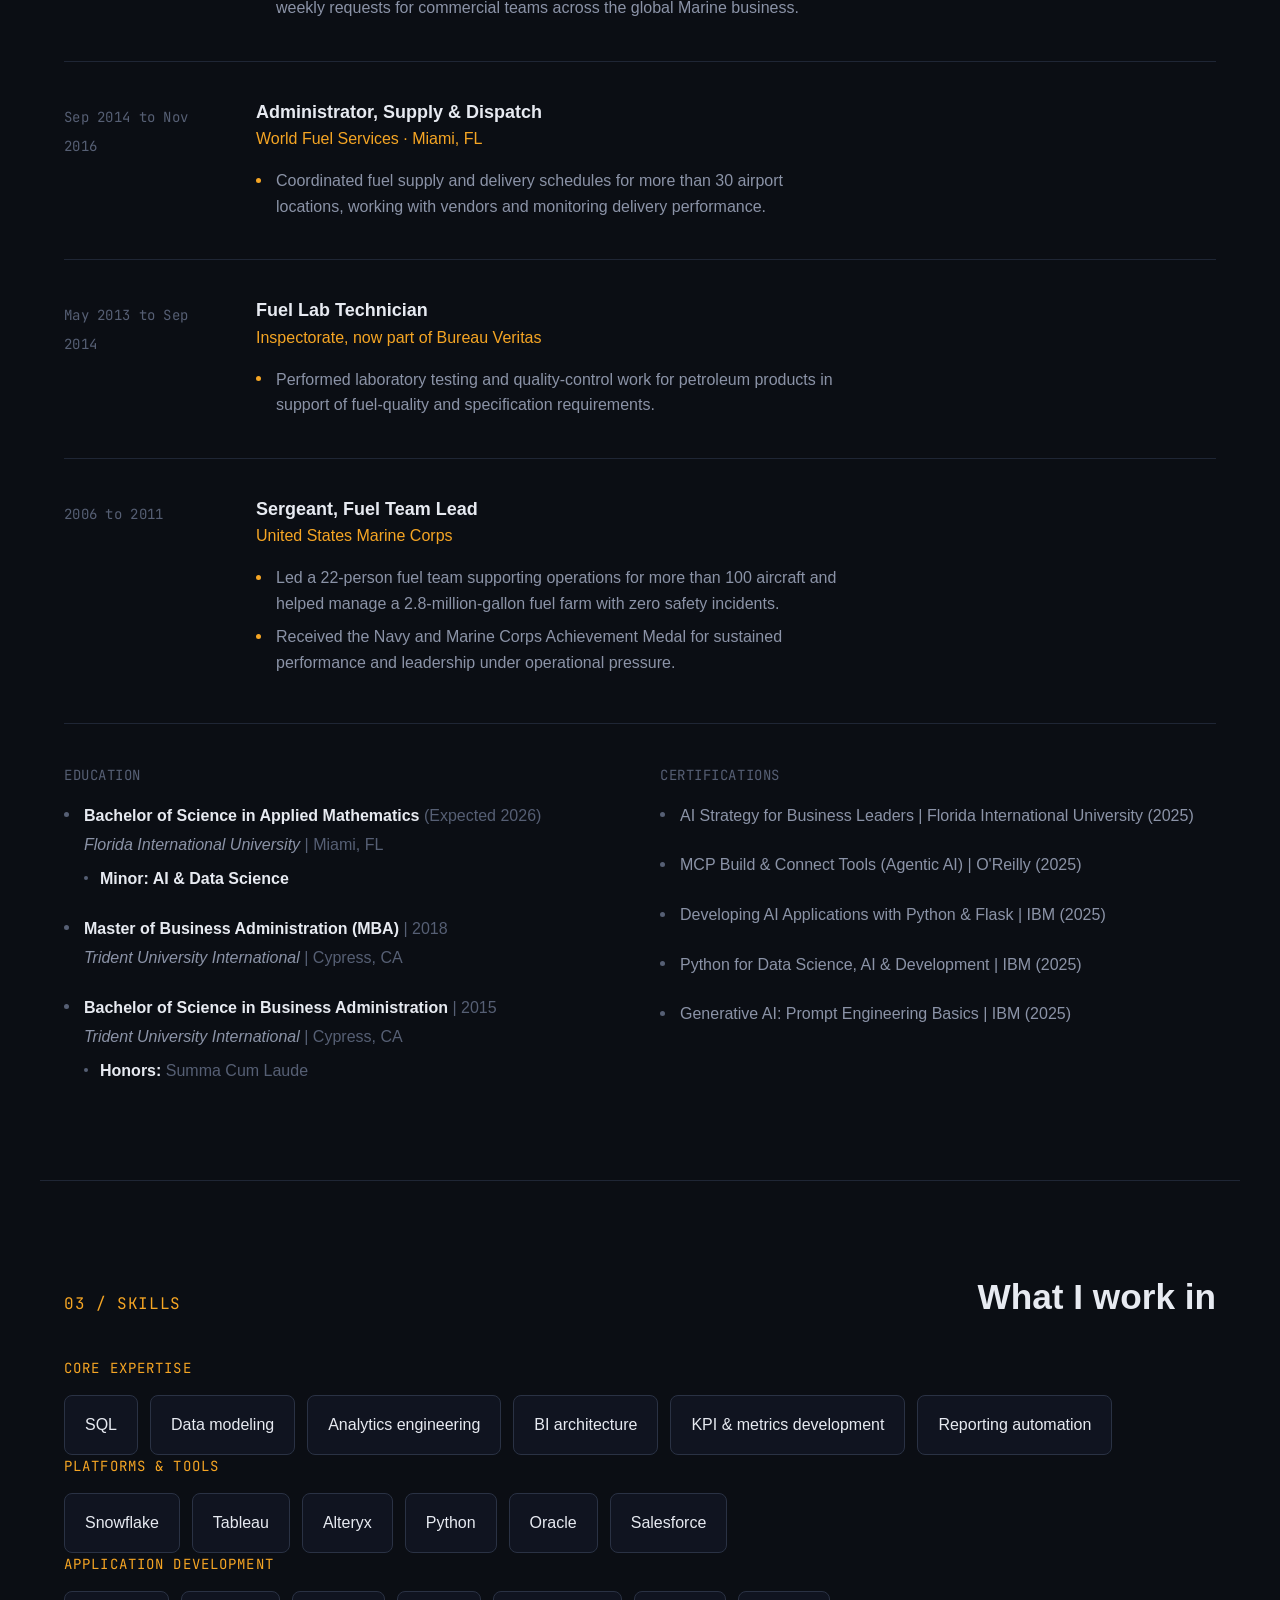
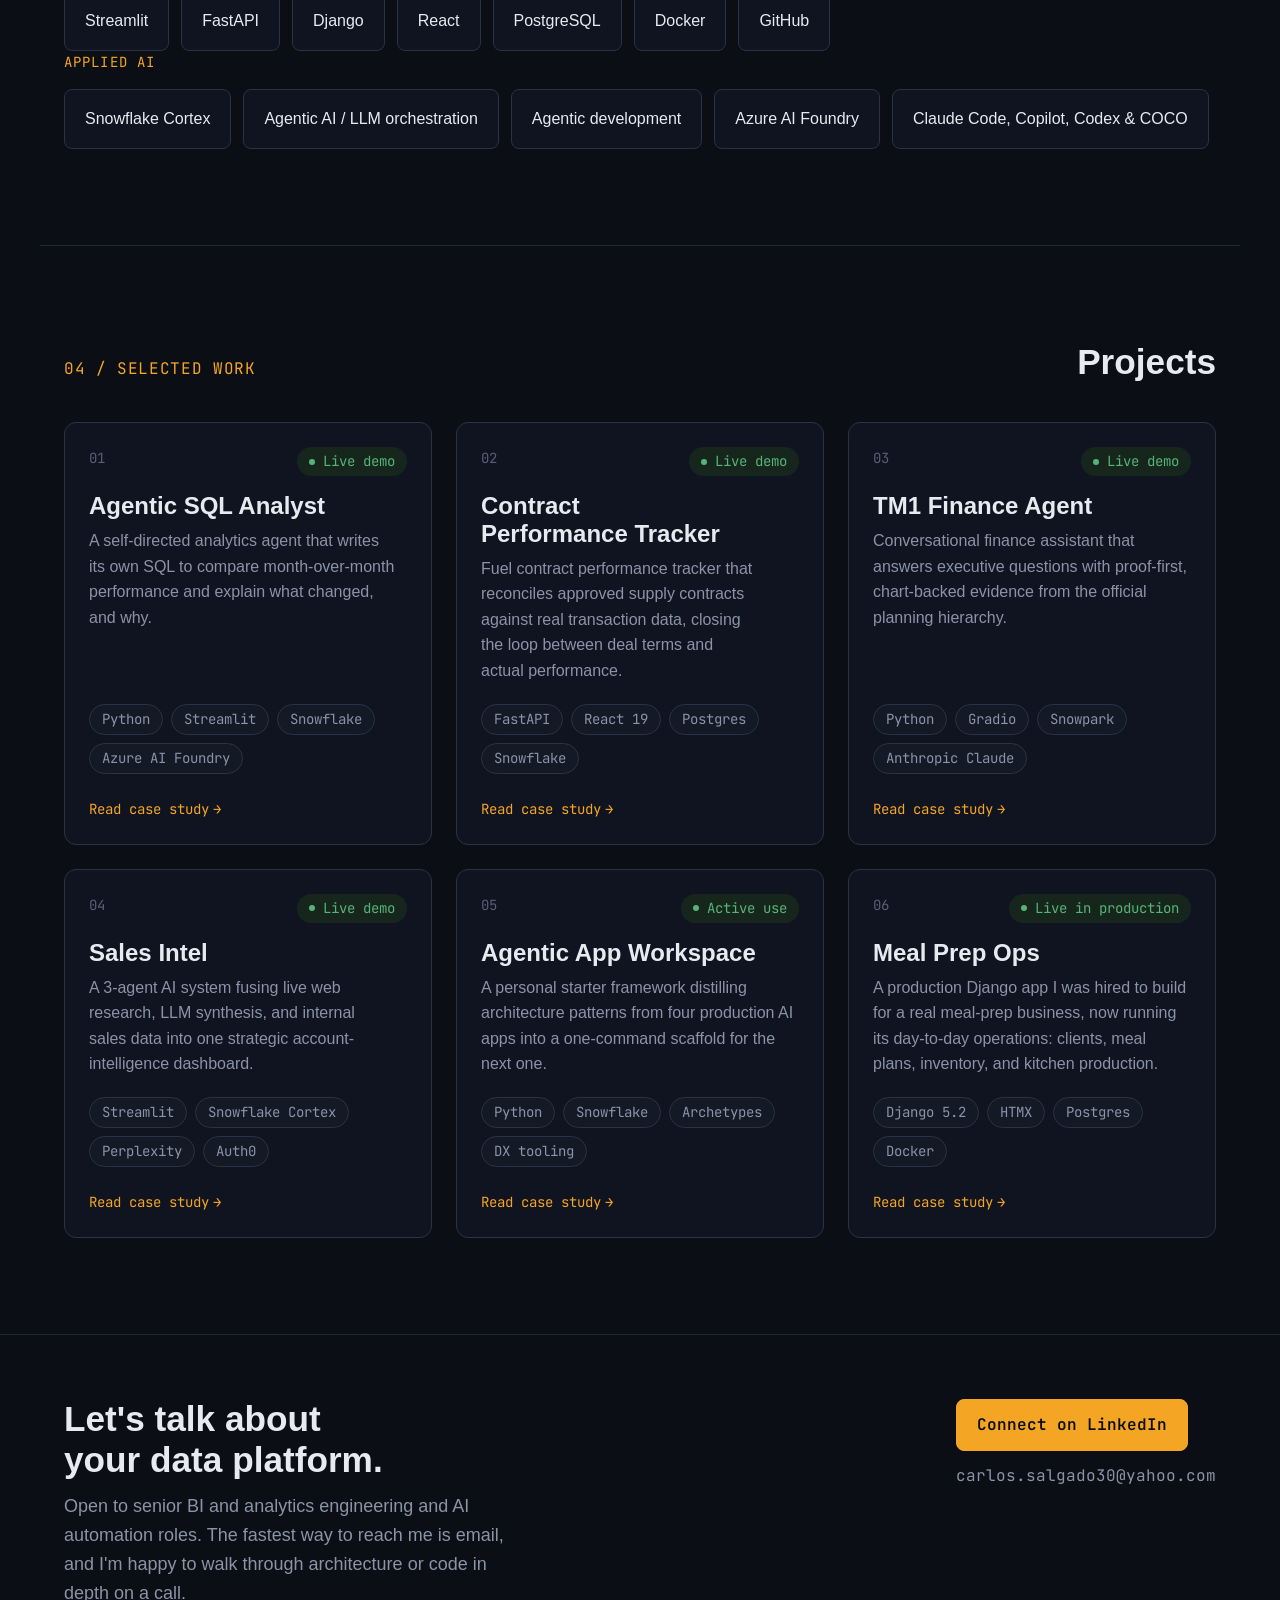
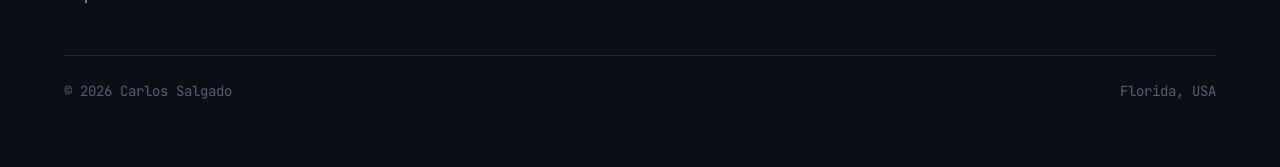
==== commit df72ee92: "Remove ETL/ELT from About and Core Expertise skills Co-Authored-By: Claude Opus 4.8 (1M context) <no" ====
--- a/index.html
+++ b/index.html
@@ -89,7 +89,7 @@
         <p>Before any of that I was a Sergeant and Fuel Team Lead in the Marine Corps, running
           fueling ops for 100+ aircraft and a 2.8-million-gallon fuel farm. Zero safety incidents
           the whole time I ran it, and I earned a Navy and Marine Corps Achievement Medal for it.</p>
-        <p>Day-to-day work centers on SQL, data modeling, ETL/ELT, Tableau, Alteryx, and Python.
+        <p>Day-to-day work centers on SQL, data modeling, Tableau, Alteryx, and Python.
           For application development, I work with Streamlit, FastAPI, Django, React, PostgreSQL,
           and Docker. AI-assisted development adds a structured layer of architecture,
           specifications, data context, workflows, and reusable instructions that guide coding
@@ -257,7 +257,6 @@
           <div class="skill-chip"><span class="name">SQL</span></div>
           <div class="skill-chip"><span class="name">Data modeling</span></div>
           <div class="skill-chip"><span class="name">Analytics engineering</span></div>
-          <div class="skill-chip"><span class="name">ETL / ELT</span></div>
           <div class="skill-chip"><span class="name">BI architecture</span></div>
           <div class="skill-chip"><span class="name">KPI &amp; metrics development</span></div>
           <div class="skill-chip"><span class="name">Reporting automation</span></div>
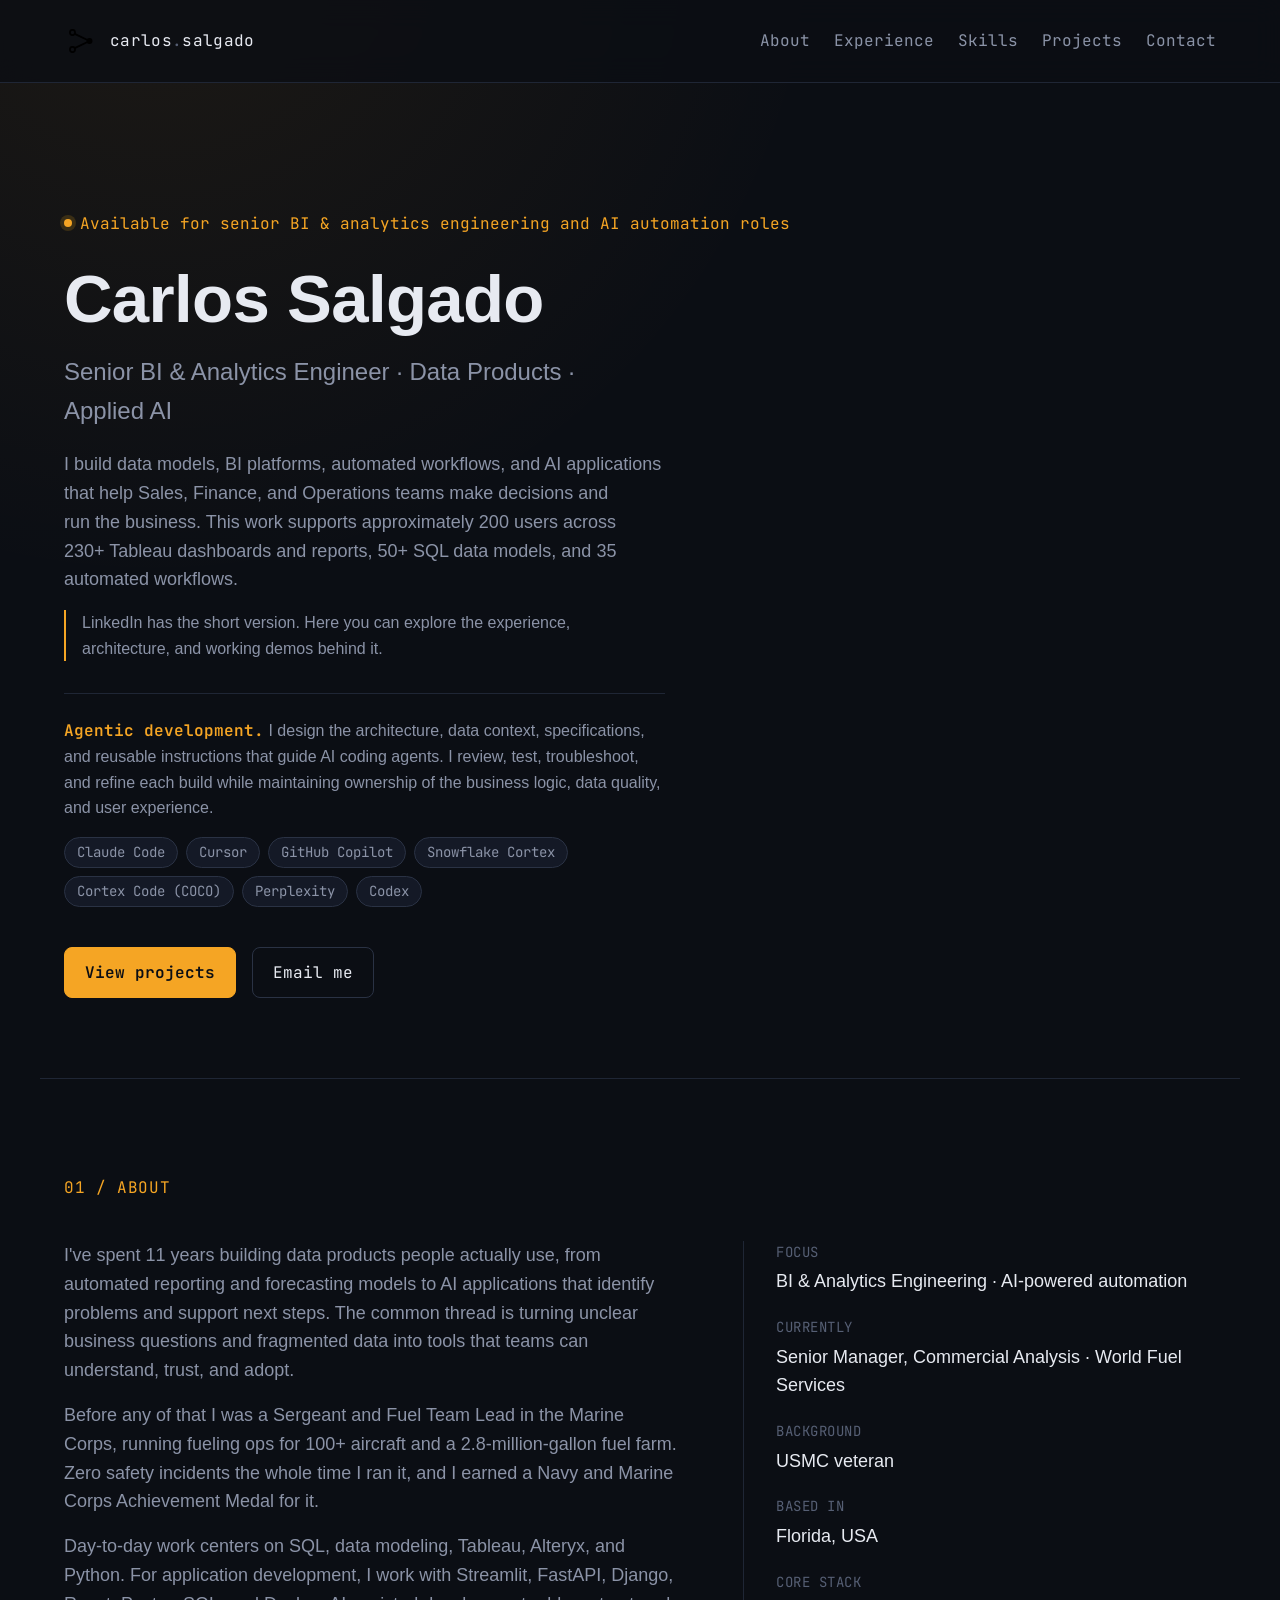
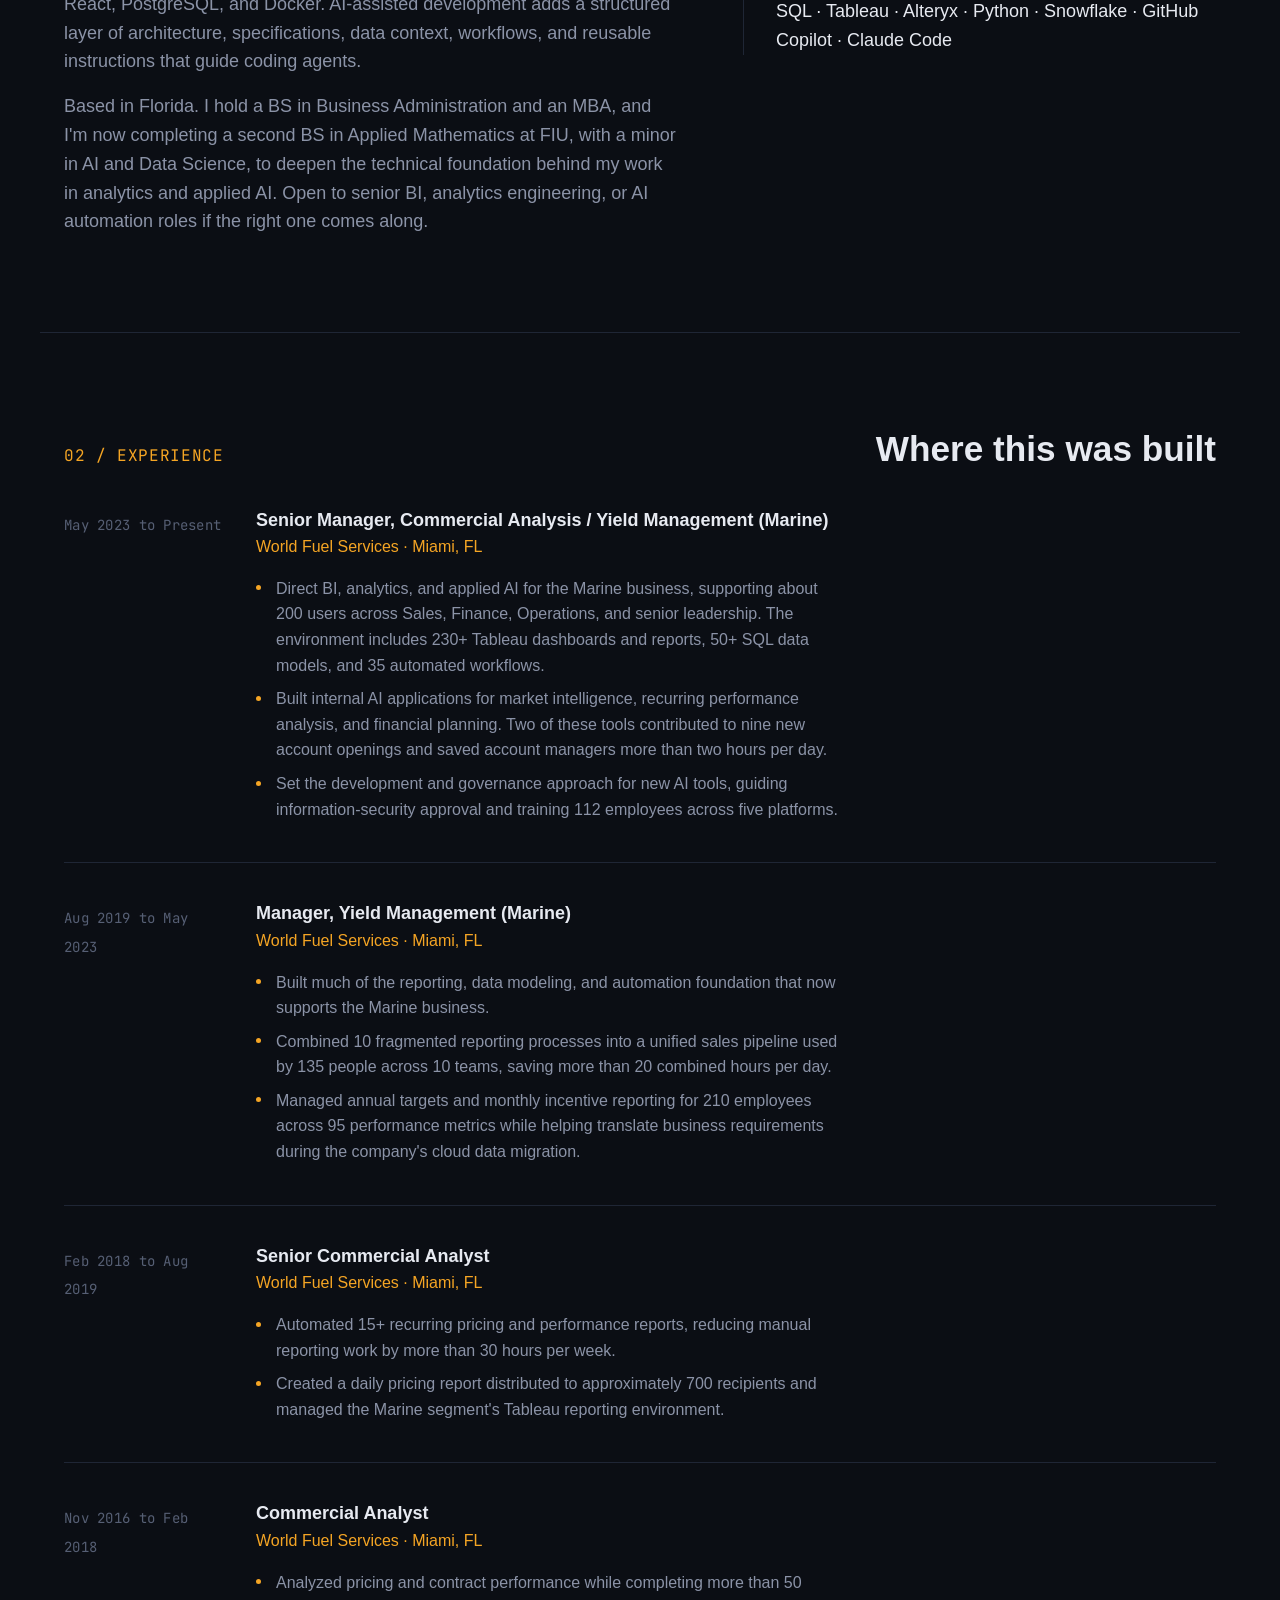
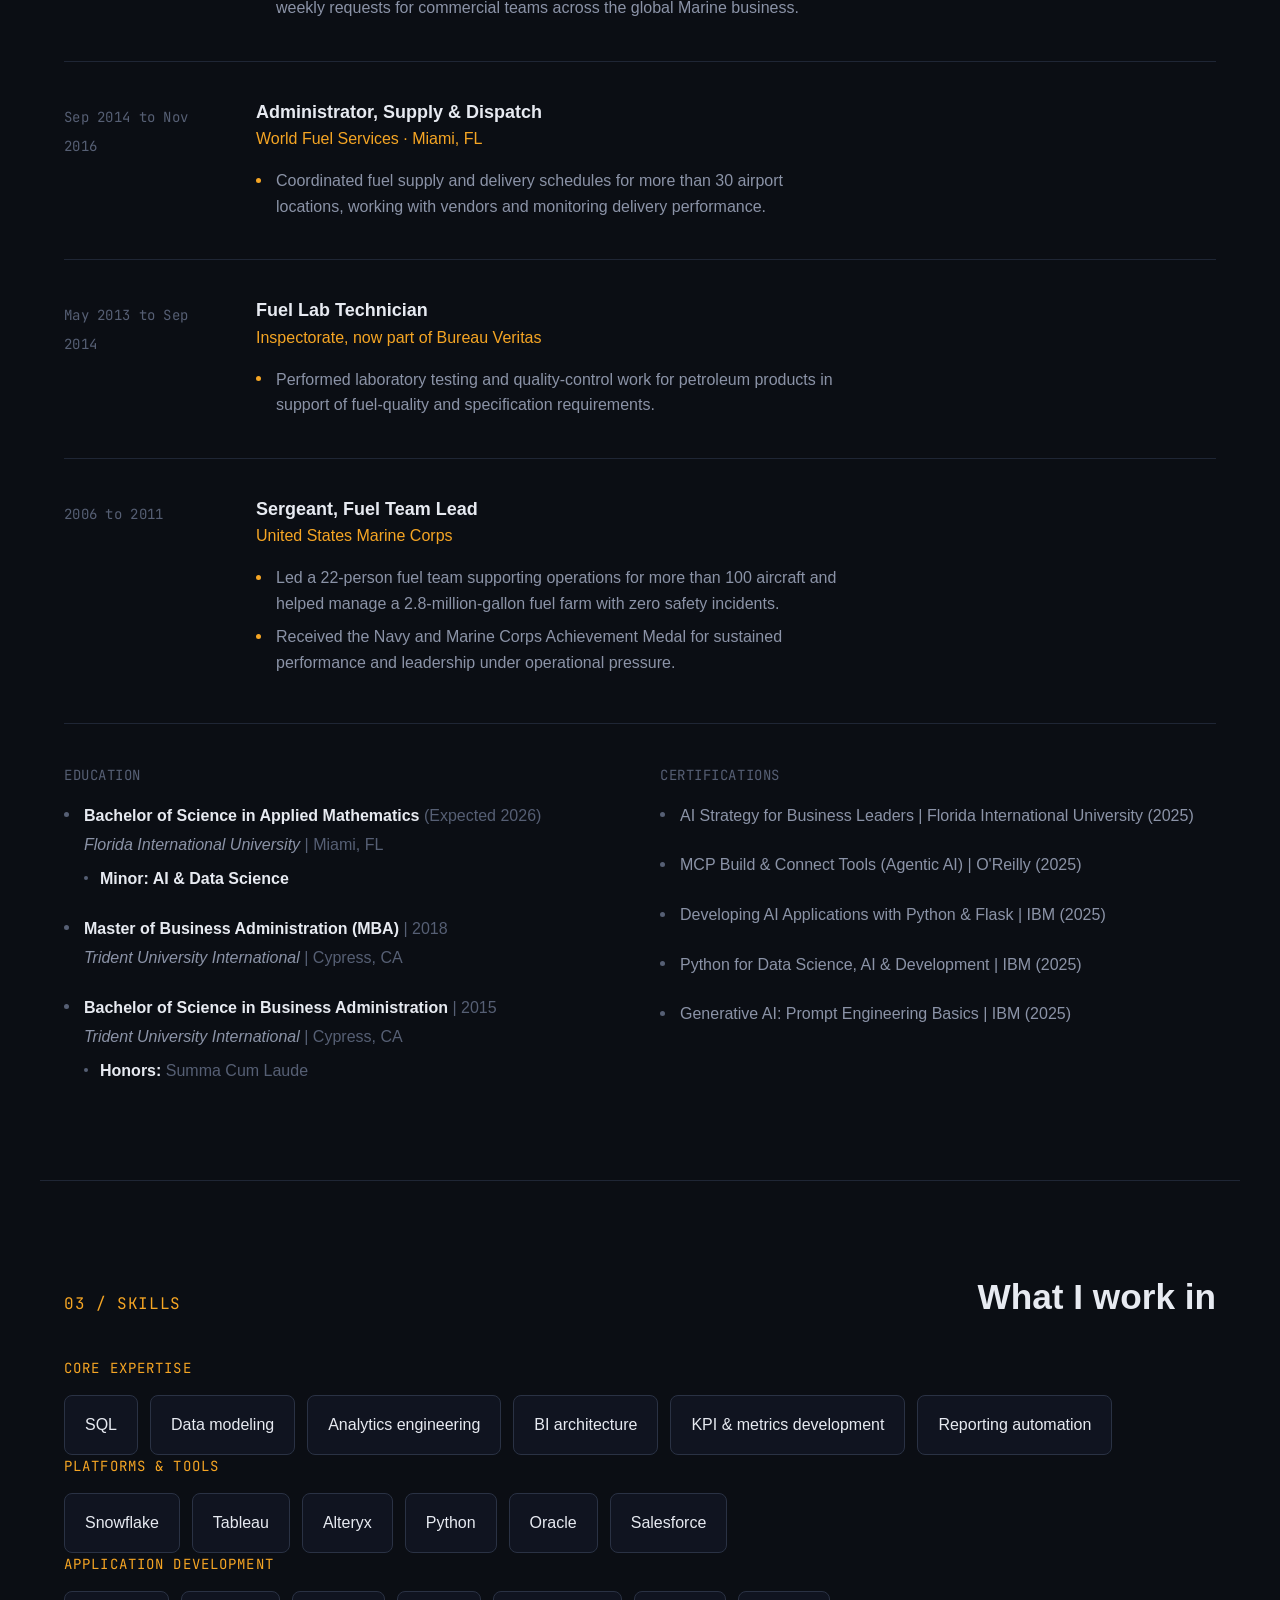
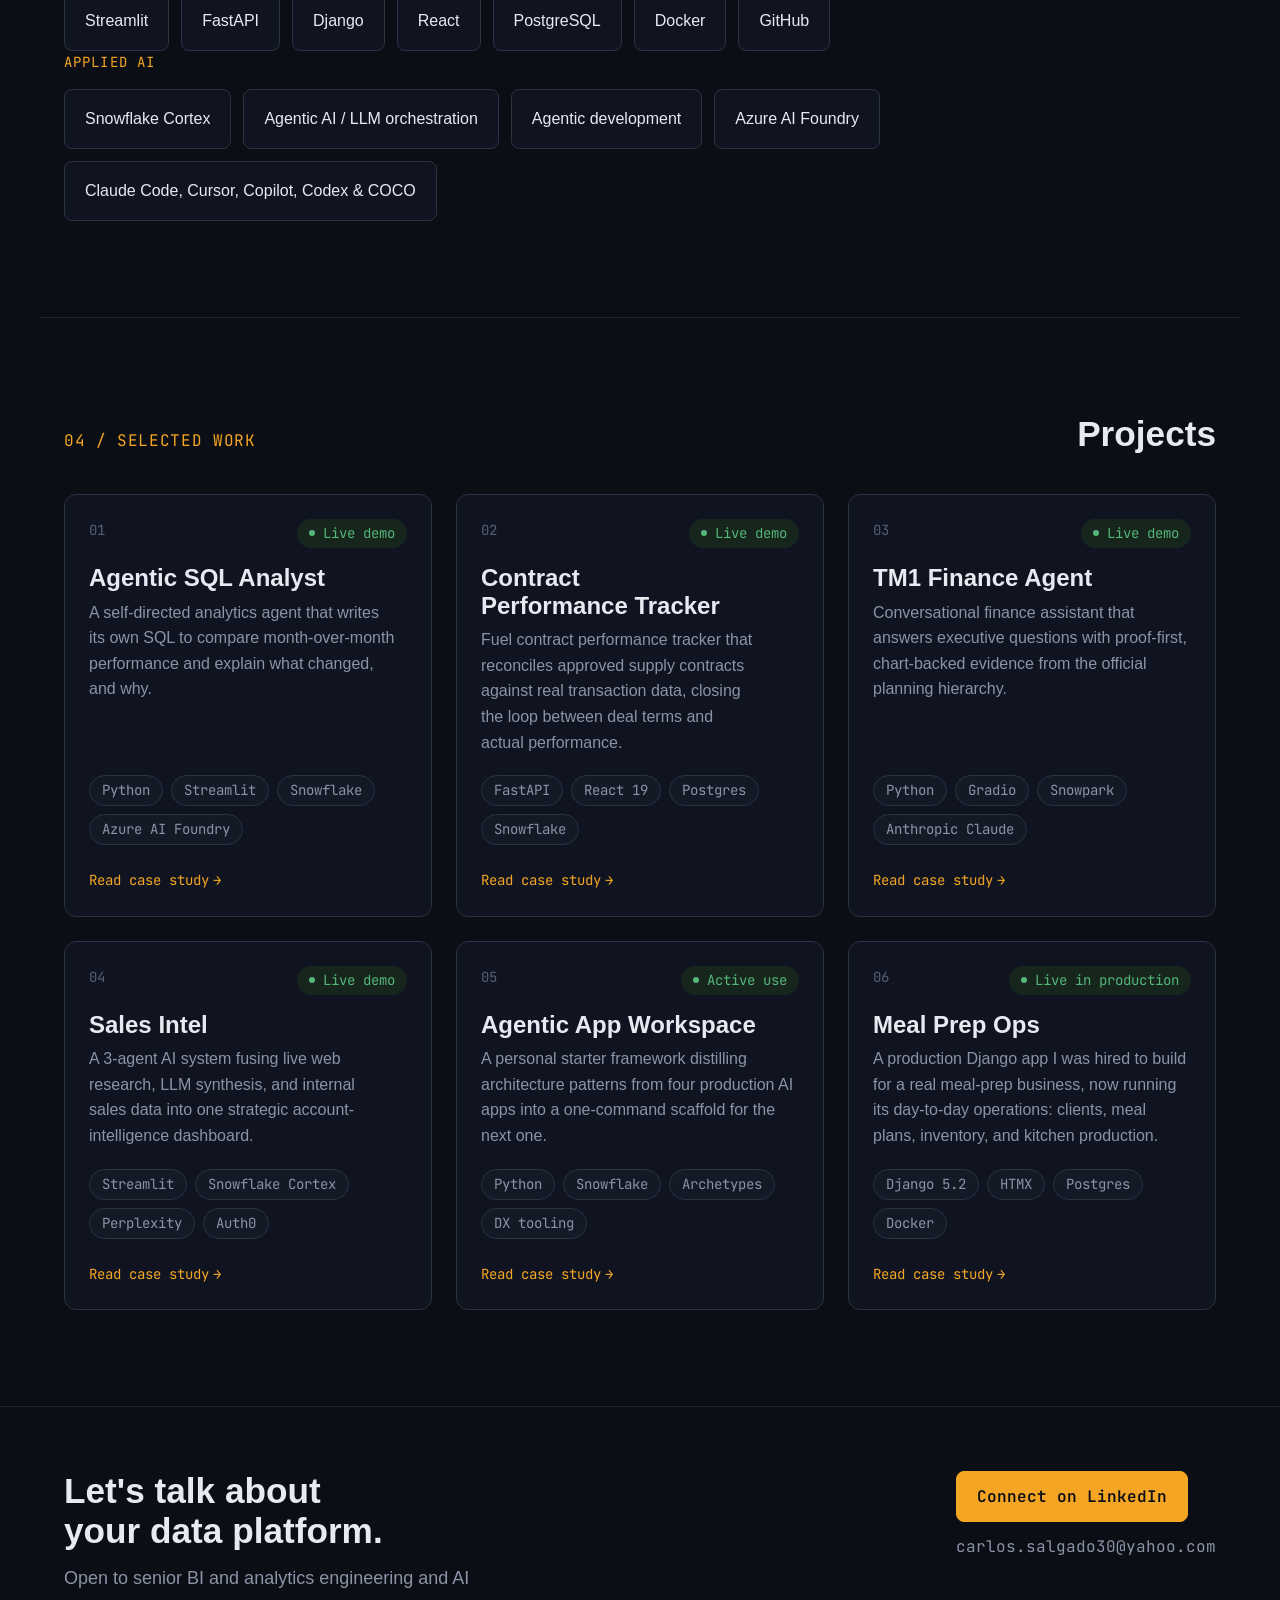
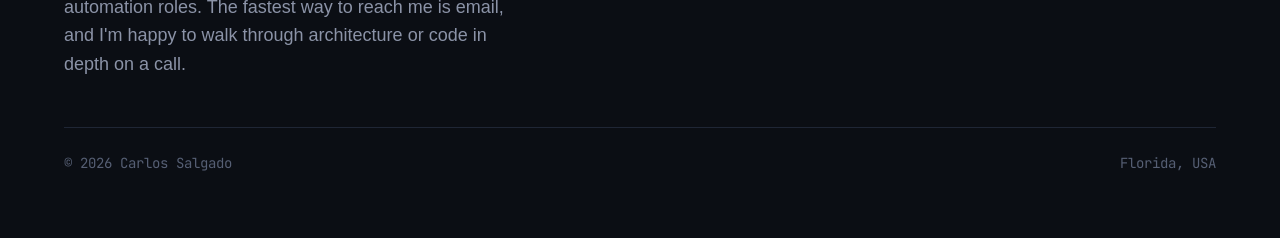
==== commit 8001bc01: "Add Cursor to agentic coding tools Co-Authored-By: Claude Opus 4.8 (1M context) <noreply@anthropic.c" ====
--- a/index.html
+++ b/index.html
@@ -63,6 +63,7 @@
         data quality, and user experience.</p>
       <div class="badge-row">
         <span class="tag">Claude Code</span>
+        <span class="tag">Cursor</span>
         <span class="tag">GitHub Copilot</span>
         <span class="tag">Snowflake Cortex</span>
         <span class="tag">Cortex Code (COCO)</span>
@@ -292,7 +293,7 @@
           <div class="skill-chip"><span class="name">Agentic AI / LLM orchestration</span></div>
           <div class="skill-chip"><span class="name">Agentic development</span></div>
           <div class="skill-chip"><span class="name">Azure AI Foundry</span></div>
-          <div class="skill-chip"><span class="name">Claude Code, Copilot, Codex &amp; COCO</span></div>
+          <div class="skill-chip"><span class="name">Claude Code, Cursor, Copilot, Codex &amp; COCO</span></div>
         </div>
       </div>
     </div>
